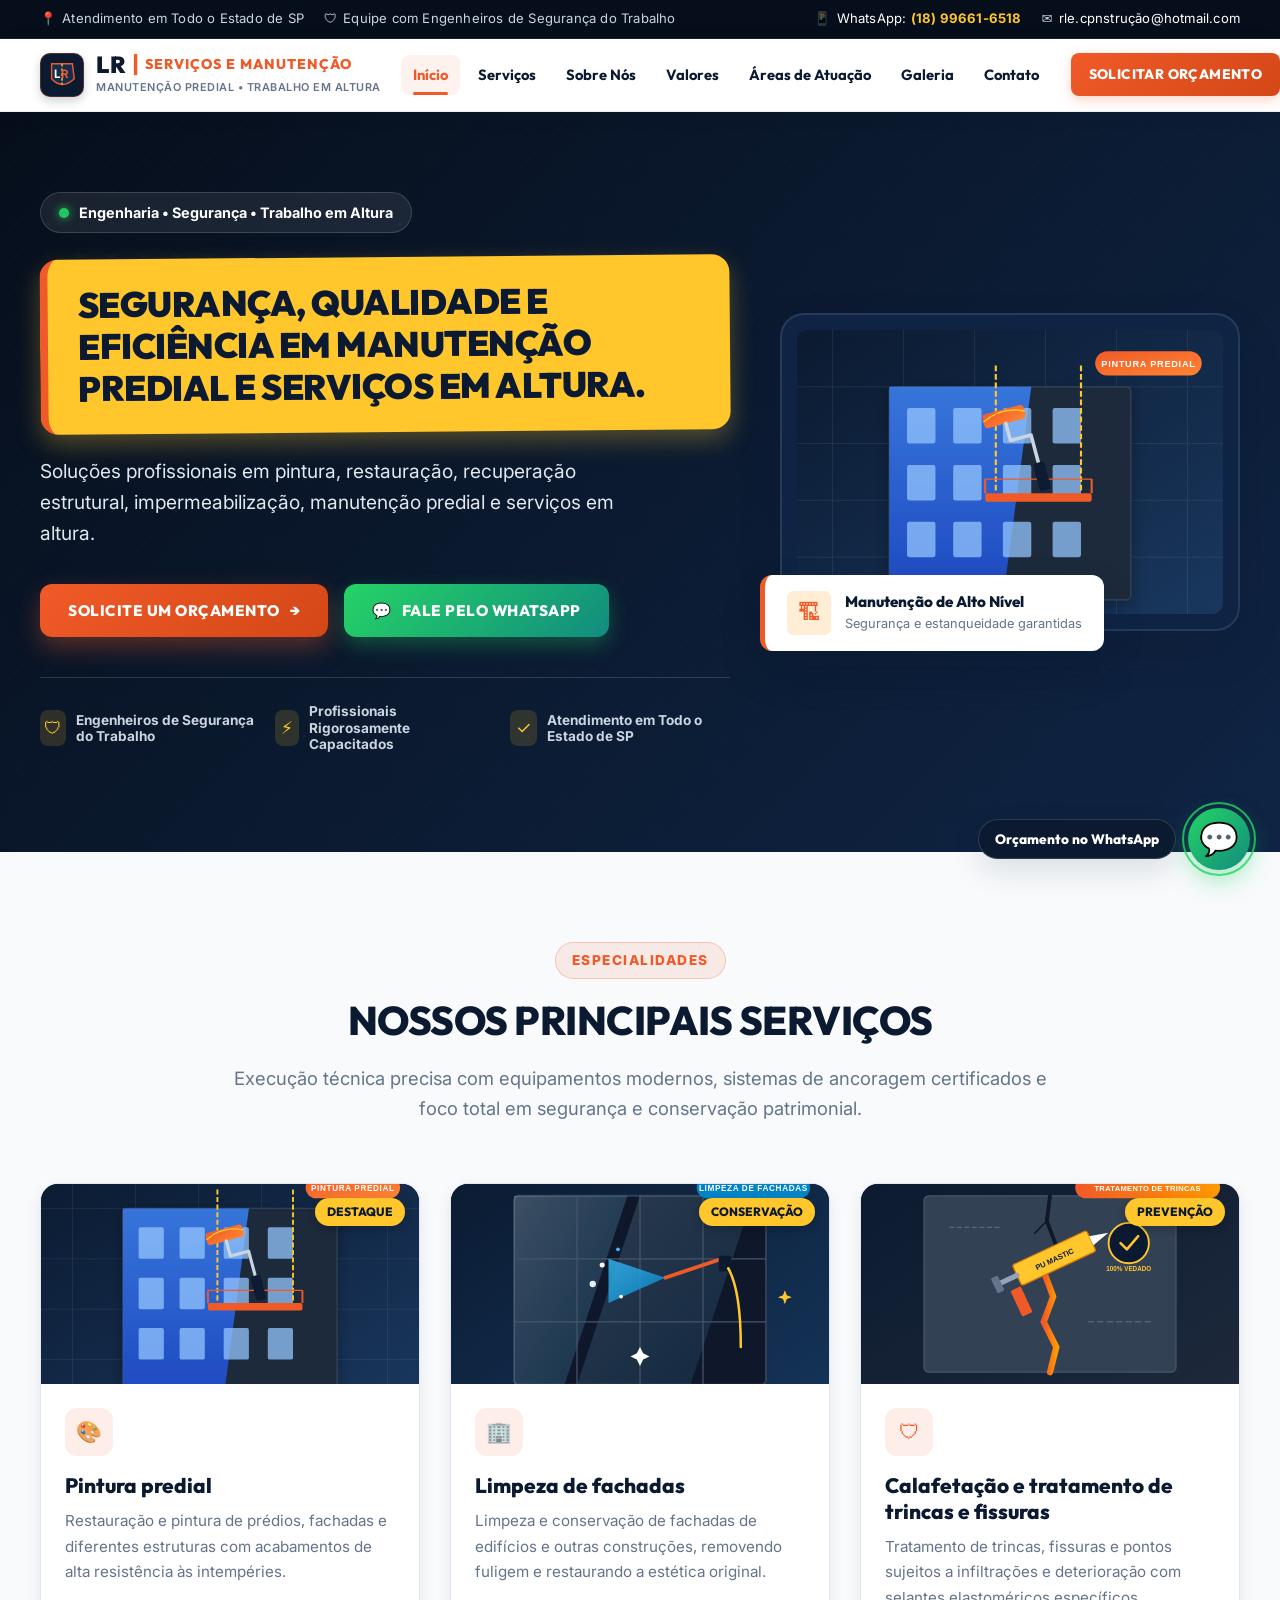
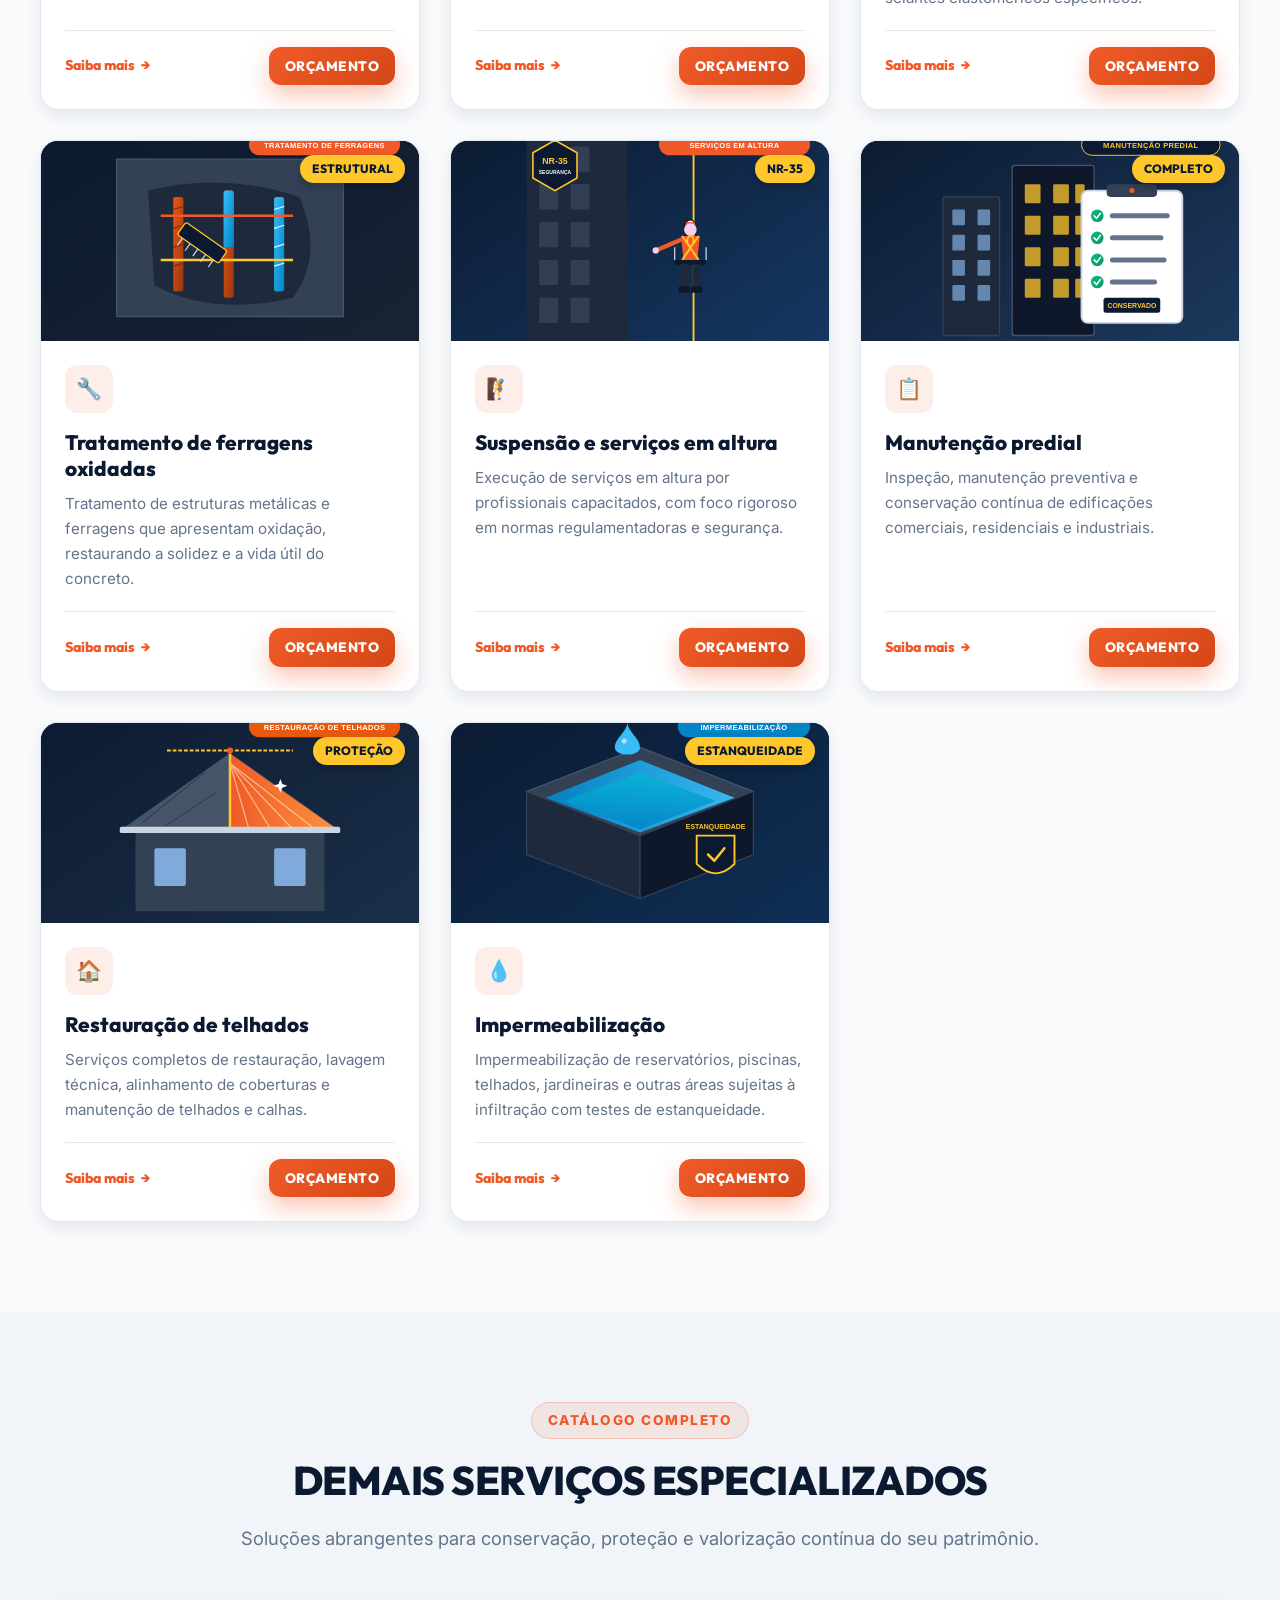
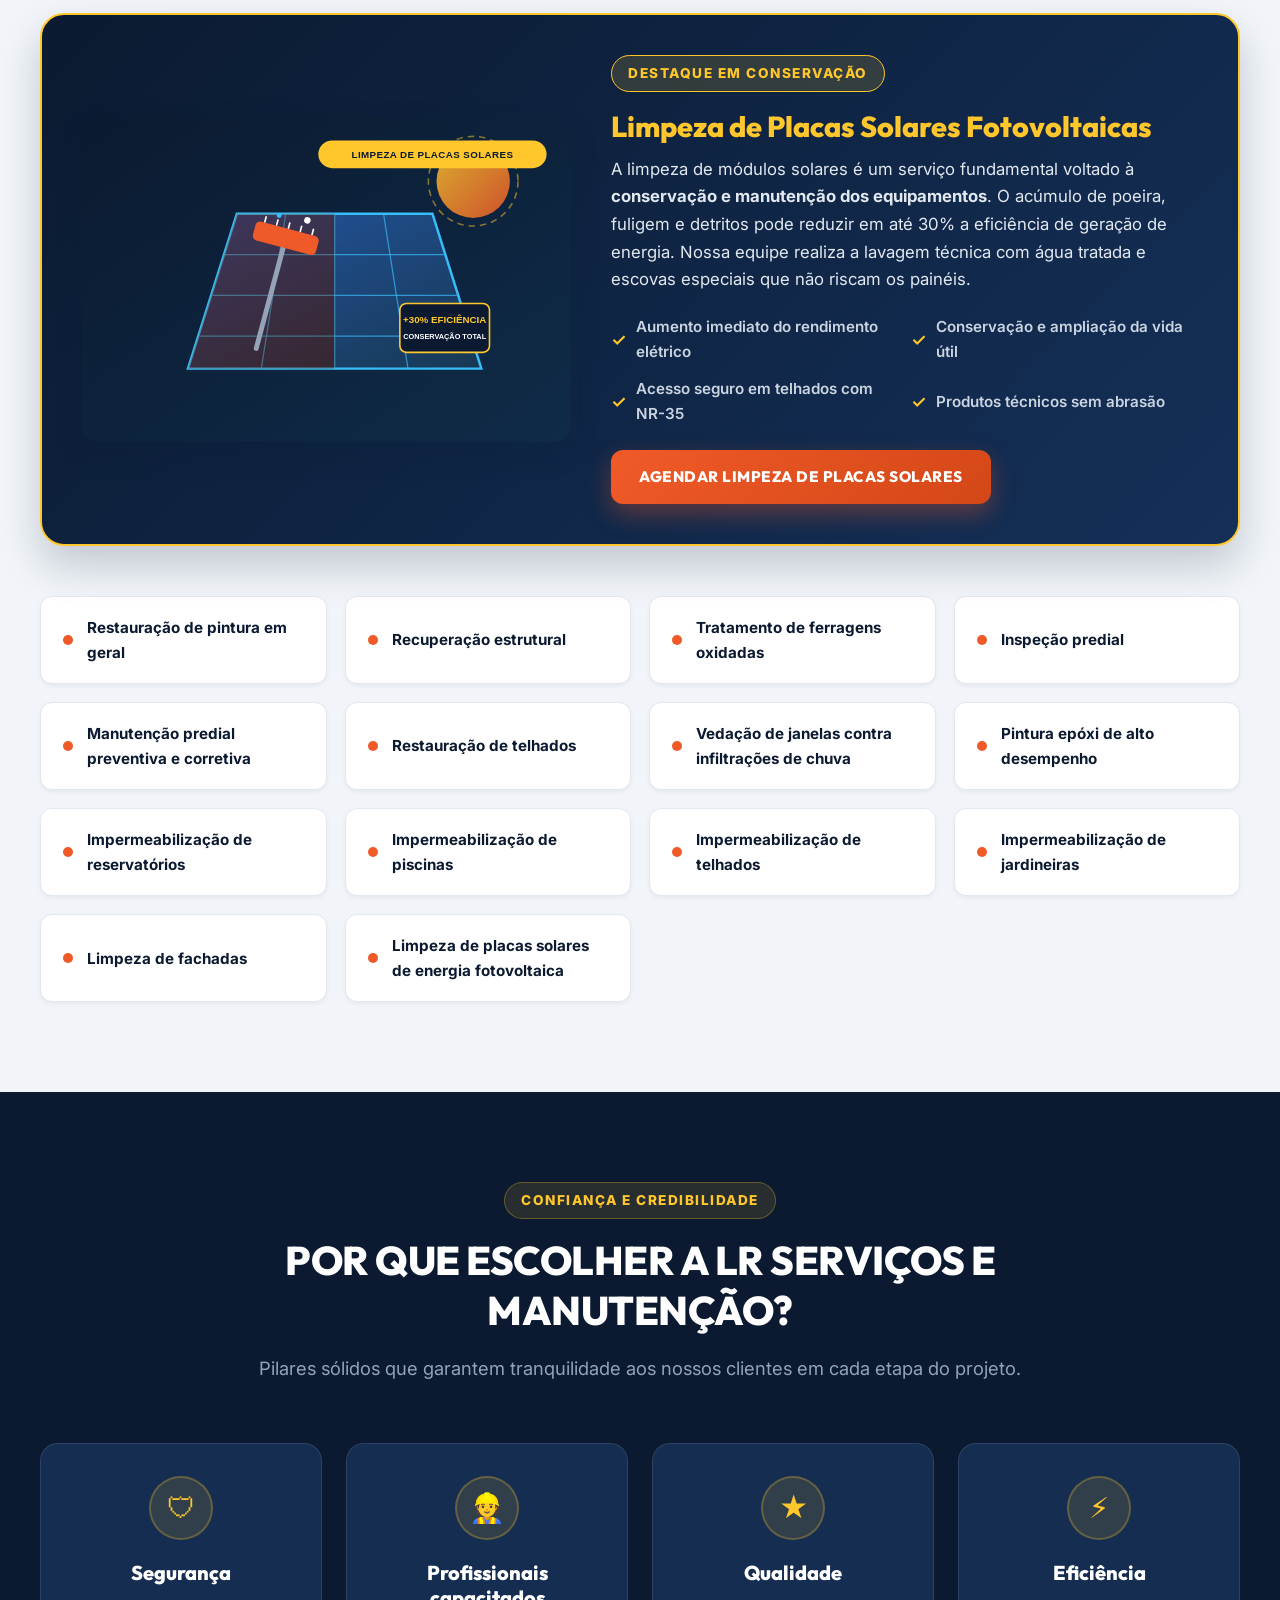
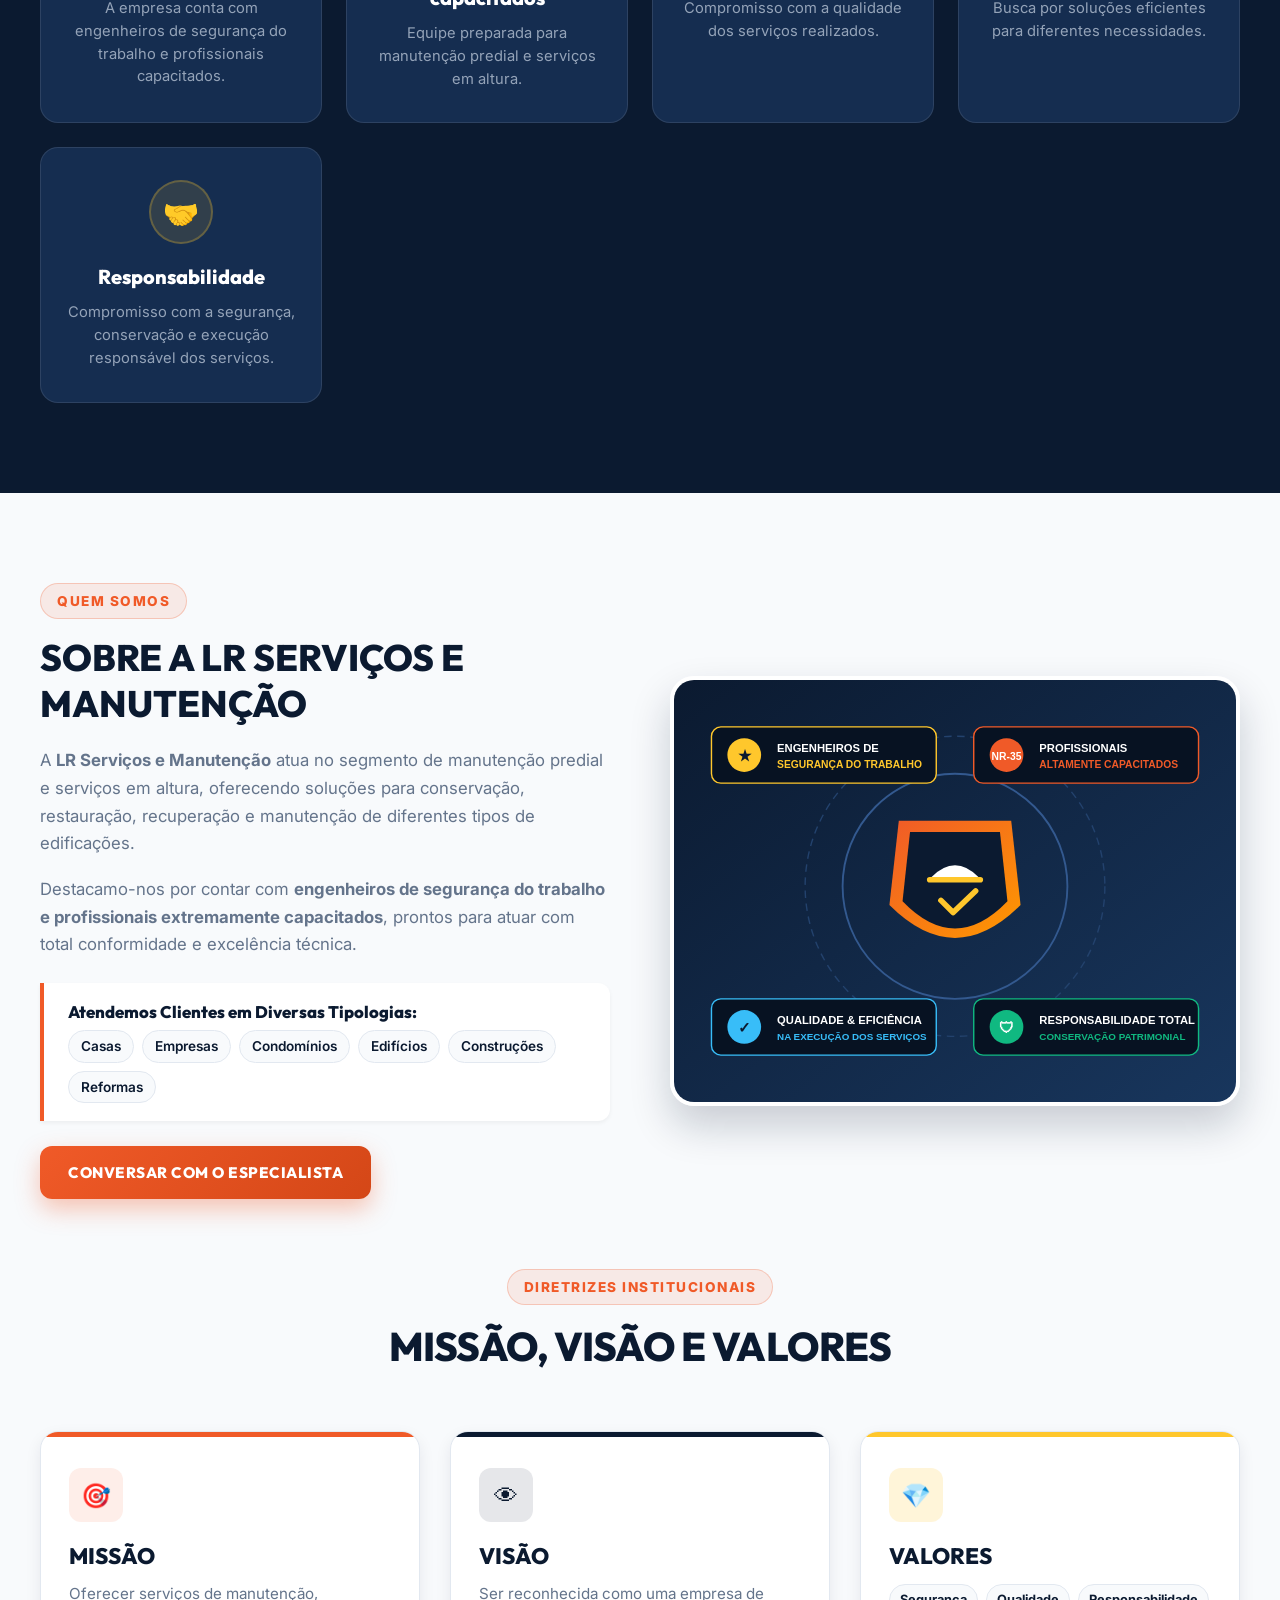
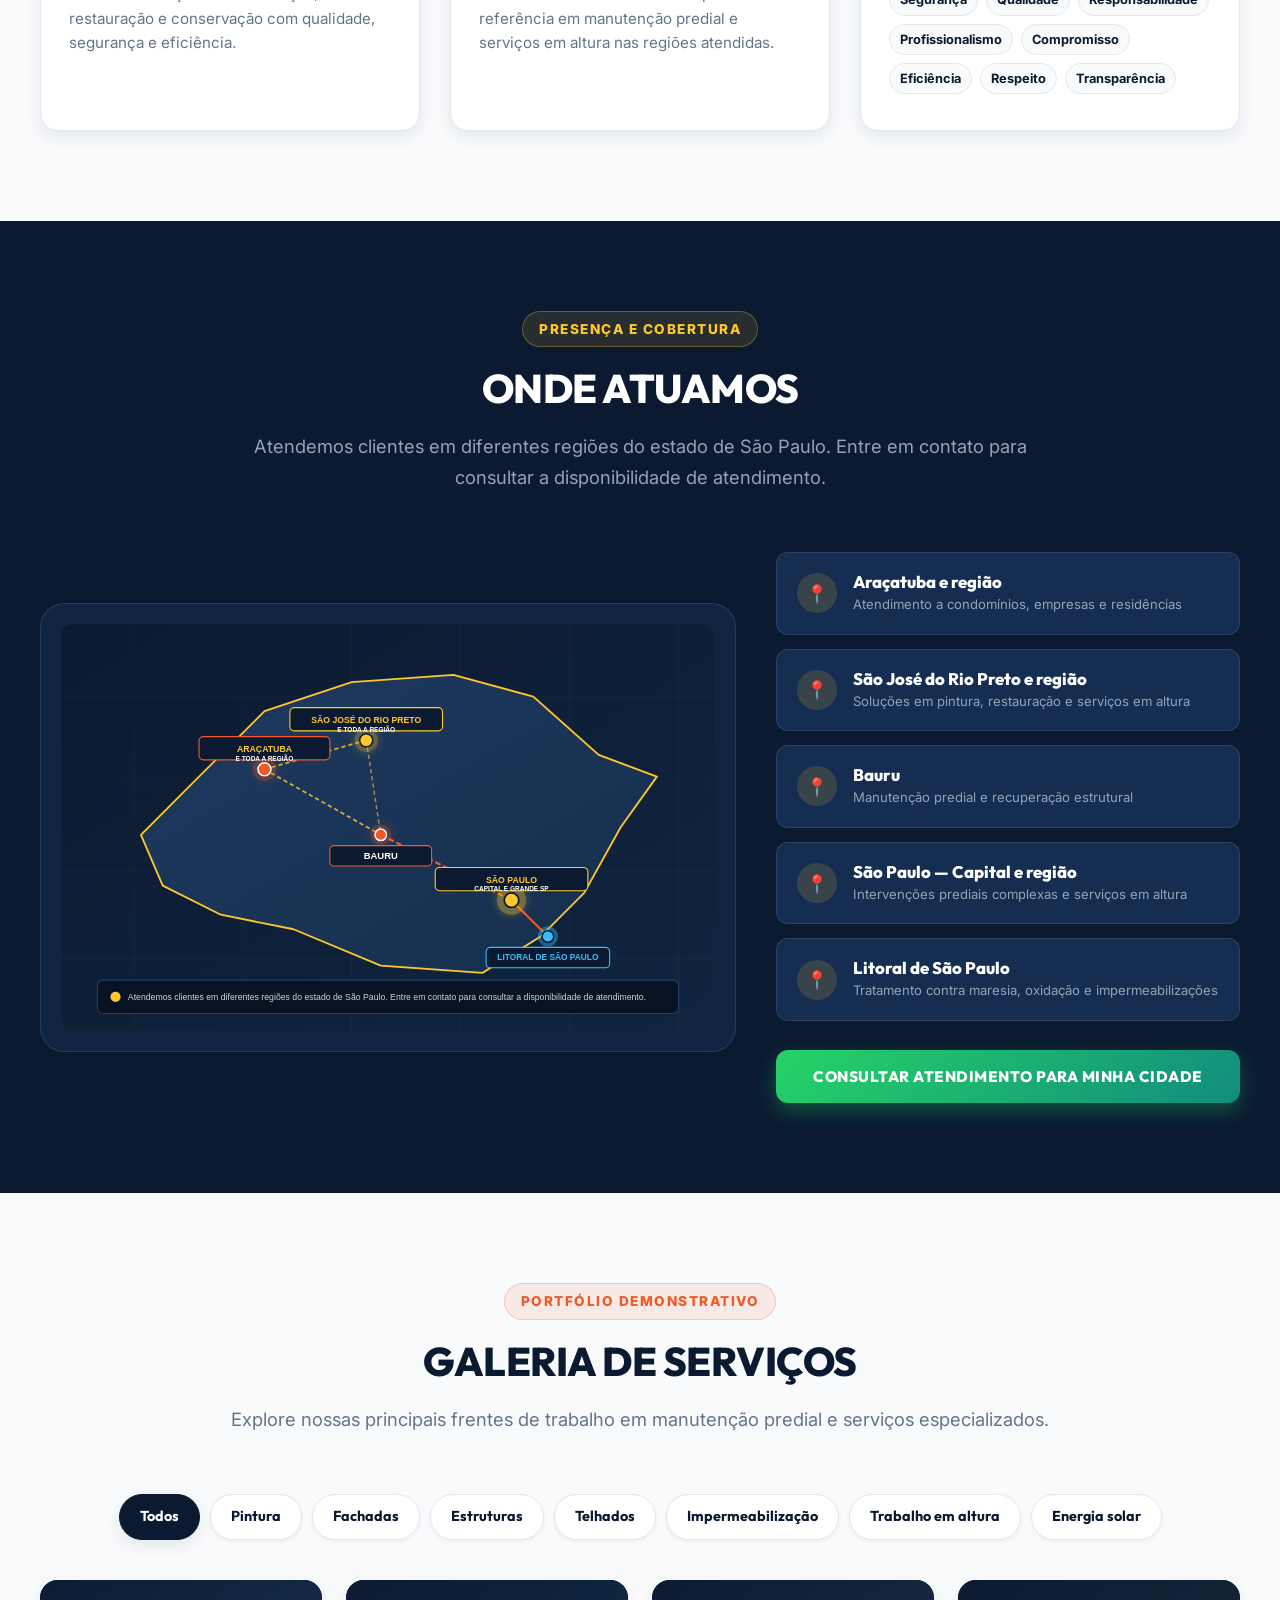
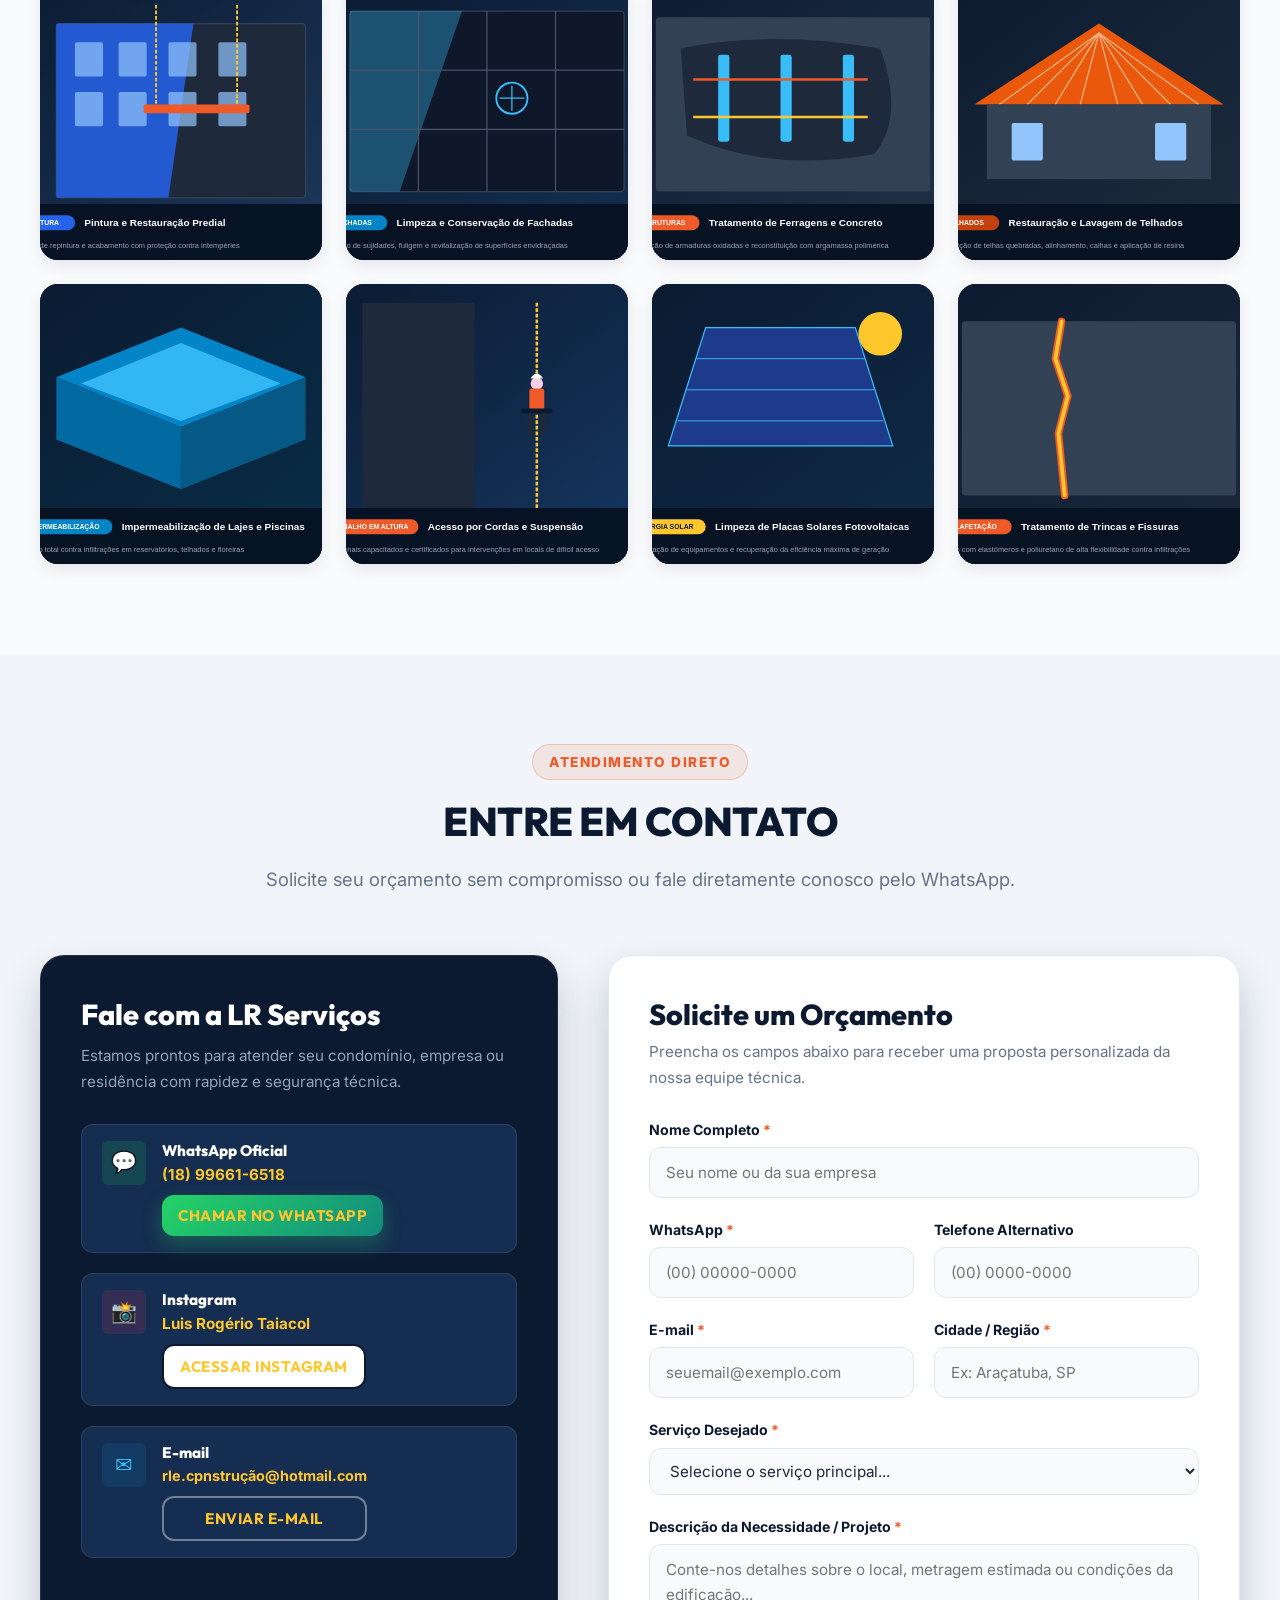
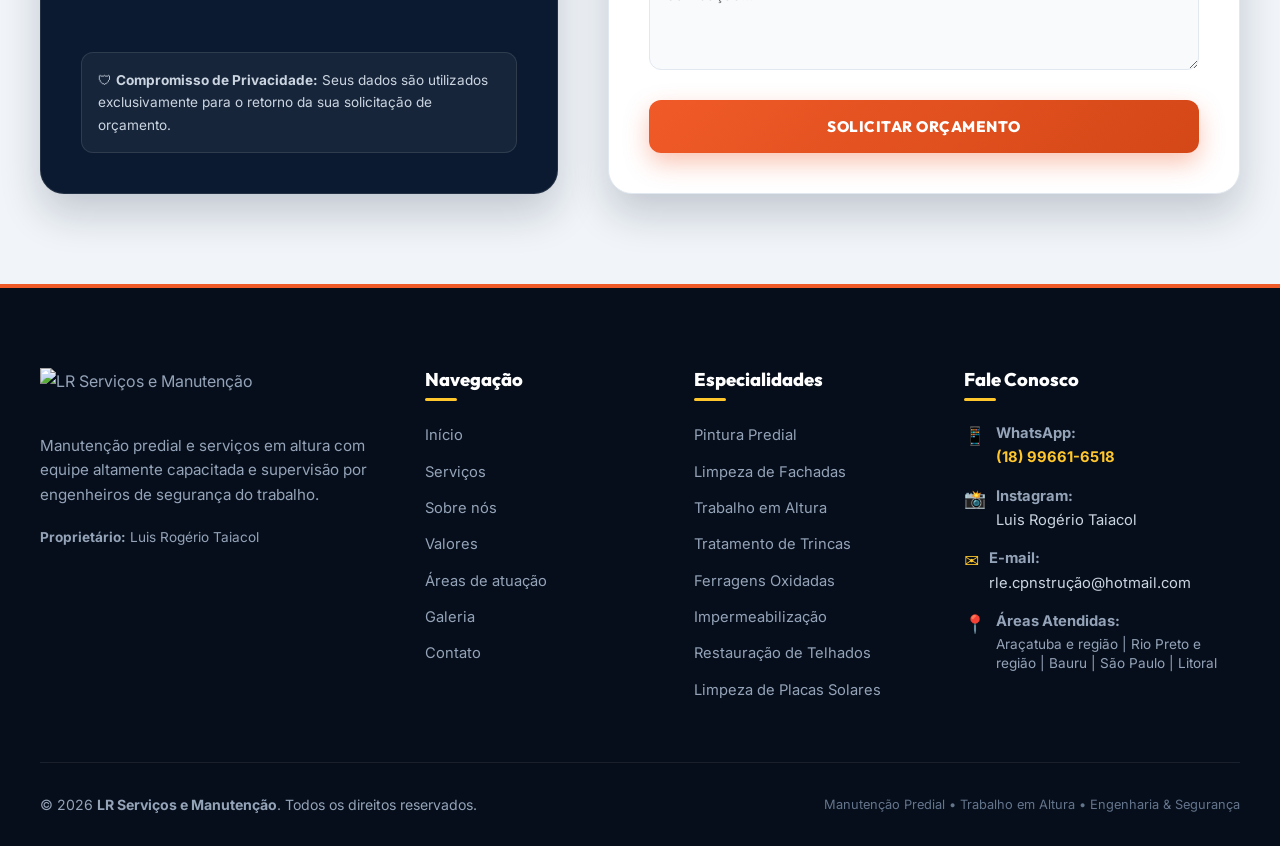
==== index.html @ cf8af3dd "Subindo o site" ====
<!DOCTYPE html>
<html lang="pt-BR">
<head>
  <meta charset="UTF-8">
  <meta name="viewport" content="width=device-width, initial-scale=1.0">
  <meta http-equiv="X-UA-Compatible" content="ie=edge">
  
  <!-- SEO & Metadados -->
  <title>LR Serviços e Manutenção | Manutenção Predial e Serviços em Altura</title>
  <meta name="description" content="Especialista em manutenção predial, trabalho em altura, pintura de fachadas, restauração de telhados e impermeabilização em SP. Engenheiros de segurança e equipe qualificada.">
  <meta name="keywords" content="manutenção predial, serviços em altura, pintura predial, pintura de prédios, limpeza de fachadas, impermeabilização, restauração de telhados, recuperação estrutural, tratamento de ferragens, limpeza de placas solares, manutenção predial em Araçatuba, manutenção predial em São Paulo">
  <meta name="author" content="Luis Rogério Taiacol">
  <meta name="robots" content="index, follow">

  <!-- Open Graph -->
  <meta property="og:type" content="website">
  <meta property="og:title" content="LR Serviços e Manutenção | Manutenção Predial e Serviços em Altura">
  <meta property="og:description" content="Soluções profissionais em pintura, restauração, recuperação estrutural, impermeabilização, manutenção predial e serviços em altura.">
  <meta property="og:image" content="img/servicos/pintura-predial.svg">
  <meta property="og:locale" content="pt_BR">
  <meta property="og:site_name" content="LR Serviços e Manutenção">

  <!-- Favicon -->
  <link rel="icon" type="image/svg+xml" href="img/logo/favicon.svg">

  <!-- Google Fonts -->
  <link rel="preconnect" href="https://fonts.googleapis.com">
  <link rel="preconnect" href="https://fonts.gstatic.com" crossorigin>
  <link href="https://fonts.googleapis.com/css2?family=Inter:wght@400;500;600;700&family=Outfit:wght@600;700;800;900&family=Plus+Jakarta+Sans:wght@600;700;800;900&display=swap" rel="stylesheet">

  <!-- Estilos CSS -->
  <link rel="stylesheet" href="css/style.css">

  <!-- Schema.org Dados Estruturados -->
  <script type="application/ld+json">
  {
    "@context": "https://schema.org",
    "@type": "HomeAndConstructionBusiness",
    "name": "LR Serviços e Manutenção",
    "founder": {
      "@type": "Person",
      "name": "Luis Rogério Taiacol"
    },
    "description": "Especialista em manutenção predial e serviços em altura em SP.",
    "telephone": "+5518996616518",
    "email": "rle.cpnstrução@hotmail.com",
    "areaServed": [
      "Araçatuba e região",
      "São José do Rio Preto e região",
      "Bauru",
      "São Paulo",
      "Litoral de São Paulo"
    ]
  }
  </script>
</head>
<body>

  <!-- Top Bar -->
  <div class="top-bar">
    <div class="container">
      <div class="top-bar-items">
        <div class="top-bar-item">
          <span>📍</span>
          <span>Atendimento em Todo o Estado de SP</span>
        </div>
        <div class="top-bar-item">
          <span>🛡</span>
          <span>Equipe com Engenheiros de Segurança do Trabalho</span>
        </div>
      </div>
      <div class="top-bar-items">
        <div class="top-bar-item">
          <span>📱</span>
          <a href="https://wa.me/5518996616518" target="_blank" rel="noopener noreferrer">
            WhatsApp: <strong>(18) 99661-6518</strong>
          </a>
        </div>
        <div class="top-bar-item">
          <span>✉</span>
          <a href="mailto:rle.cpnstrução@hotmail.com">rle.cpnstrução@hotmail.com</a>
        </div>
      </div>
    </div>
  </div>

  <!-- Cabeçalho Principal e Navegação -->
  <header class="site-header">
    <div class="container">
      <nav class="navbar" aria-label="Navegação Principal">
        <!-- Logo Vetorial Organizada -->
        <a href="#inicio" class="brand-logo" title="LR Serviços e Manutenção">
          <div class="brand-icon-badge">
            <svg viewBox="0 0 36 36" fill="none" xmlns="http://www.w3.org/2000/svg">
              <rect width="36" height="36" rx="8" fill="#0b1a30"/>
              <path d="M7 6L29 6L31 22Q18 34 7 22Z" fill="#142c4f" stroke="#f05a28" stroke-width="1.5"/>
              <line x1="18" y1="6" x2="18" y2="28" stroke="#ffc72c" stroke-width="1.5" stroke-dasharray="3 2"/>
              <text x="10" y="21" font-family="'Plus Jakarta Sans', Arial, sans-serif" font-weight="900" font-size="12" fill="#ffffff">L</text>
              <text x="17" y="21" font-family="'Plus Jakarta Sans', Arial, sans-serif" font-weight="900" font-size="12" fill="#f05a28">R</text>
            </svg>
          </div>
          <div class="brand-text-group">
            <div class="brand-name">
              <span class="brand-name-lr">LR</span>
              <span class="brand-name-sep">|</span>
              <span class="brand-name-sub">SERVIÇOS E MANUTENÇÃO</span>
            </div>
            <span class="brand-tagline">Manutenção Predial &bull; Trabalho em Altura</span>
          </div>
        </a>

        <!-- Menu de Navegação Limpo e Organizado -->
        <ul class="nav-menu" id="navMenu">
          <li><a href="#inicio" class="nav-link">Início</a></li>
          <li><a href="#servicos" class="nav-link">Serviços</a></li>
          <li><a href="#sobre" class="nav-link">Sobre Nós</a></li>
          <li><a href="#valores" class="nav-link">Valores</a></li>
          <li><a href="#atuacao" class="nav-link">Áreas de Atuação</a></li>
          <li><a href="#galeria" class="nav-link">Galeria</a></li>
          <li><a href="#contato" class="nav-link">Contato</a></li>
        </ul>

        <!-- Botões de Ação do Header -->
        <div class="nav-actions">
          <a href="#contato" class="btn btn-primary btn-header-cta">
            Solicitar Orçamento
          </a>

          <!-- Botão Mobile Hamburguer -->
          <button class="mobile-toggle" id="mobileToggle" aria-label="Abrir Menu" aria-expanded="false">
            <span></span>
            <span></span>
            <span></span>
          </button>
        </div>
      </nav>
    </div>
  </header>

  <!-- =========================================================================
       1. HERO SECTION & FAIXA AMARELA PRINCIPAL
       ========================================================================= -->
  <section class="hero-section" id="inicio">
    <div class="hero-overlay-grid"></div>
    <div class="container hero-content">
      <div class="hero-grid">
        <!-- Coluna de Texto e Chamadas -->
        <div>
          <div class="hero-badge">
            <span class="hero-badge-dot"></span>
            <span>Engenharia &bull; Segurança &bull; Trabalho em Altura</span>
          </div>

          <!-- REGRA OBRIGATÓRIA: FUNDO AMARELO + TEXTO AZUL ESCURO -->
          <div class="hero-headline-box">
            <h1>Segurança, qualidade e eficiência em manutenção predial e serviços em altura.</h1>
          </div>

          <p class="hero-subtitle-text">
            Soluções profissionais em pintura, restauração, recuperação estrutural, impermeabilização, manutenção predial e serviços em altura.
          </p>

          <!-- Botões de Ação Principais -->
          <div class="hero-buttons">
            <a href="#contato" class="btn btn-primary">
              <span>SOLICITE UM ORÇAMENTO</span>
              <span>&rarr;</span>
            </a>
            <a href="https://wa.me/5518996616518" class="btn btn-whatsapp" target="_blank" rel="noopener noreferrer">
              <span>💬</span>
              <span>FALE PELO WHATSAPP</span>
            </a>
          </div>

          <!-- Pilares de Confiança no Hero -->
          <div class="hero-pillars">
            <div class="hero-pillar-item">
              <div class="hero-pillar-icon">🛡</div>
              <div class="hero-pillar-text">Engenheiros de Segurança do Trabalho</div>
            </div>
            <div class="hero-pillar-item">
              <div class="hero-pillar-icon">⚡</div>
              <div class="hero-pillar-text">Profissionais Rigorosamente Capacitados</div>
            </div>
            <div class="hero-pillar-item">
              <div class="hero-pillar-icon">✓</div>
              <div class="hero-pillar-text">Atendimento em Todo o Estado de SP</div>
            </div>
          </div>
        </div>

        <!-- Coluna Visual / Imagem de Destaque -->
        <div class="hero-image-wrapper">
          <div class="hero-image-card">
            <img src="img/servicos/pintura-predial.svg" alt="Serviços de Pintura e Manutenção Predial em Altura - LR Serviços">
          </div>
          <div class="hero-floating-badge">
            <div class="hero-floating-badge-icon">🏗</div>
            <div>
              <h4>Manutenção de Alto Nível</h4>
              <p>Segurança e estanqueidade garantidas</p>
            </div>
          </div>
        </div>
      </div>
    </div>
  </section>

  <!-- =========================================================================
       2. NOSSOS PRINCIPAIS SERVIÇOS
       ========================================================================= -->
  <section class="section" id="servicos">
    <div class="container">
      <div class="section-header">
        <span class="badge-tag">Especialidades</span>
        <h2 class="section-title">NOSSOS PRINCIPAIS SERVIÇOS</h2>
        <p class="section-subtitle">
          Execução técnica precisa com equipamentos modernos, sistemas de ancoragem certificados e foco total em segurança e conservação patrimonial.
        </p>
      </div>

      <div class="services-grid">
        <!-- 1. Pintura Predial -->
        <div class="service-card">
          <div class="service-card-image">
            <img src="img/servicos/pintura-predial.svg" alt="Pintura Predial e Restauração de Fachadas">
            <span class="service-card-tag">Destaque</span>
          </div>
          <div class="service-card-body">
            <div class="service-card-icon">🎨</div>
            <h3 class="service-card-title">Pintura predial</h3>
            <p class="service-card-desc">
              Restauração e pintura de prédios, fachadas e diferentes estruturas com acabamentos de alta resistência às intempéries.
            </p>
            <div class="service-card-footer">
              <button class="btn-card-details" data-service="pintura_predial">
                Saiba mais <span>&rarr;</span>
              </button>
              <a href="#contato" class="btn btn-primary btn-sm">Orçamento</a>
            </div>
          </div>
        </div>

        <!-- 2. Limpeza de Fachadas -->
        <div class="service-card">
          <div class="service-card-image">
            <img src="img/servicos/limpeza-fachadas.svg" alt="Limpeza e Conservação de Fachadas">
            <span class="service-card-tag">Conservação</span>
          </div>
          <div class="service-card-body">
            <div class="service-card-icon">🏢</div>
            <h3 class="service-card-title">Limpeza de fachadas</h3>
            <p class="service-card-desc">
              Limpeza e conservação de fachadas de edifícios e outras construções, removendo fuligem e restaurando a estética original.
            </p>
            <div class="service-card-footer">
              <button class="btn-card-details" data-service="limpeza_fachadas">
                Saiba mais <span>&rarr;</span>
              </button>
              <a href="#contato" class="btn btn-primary btn-sm">Orçamento</a>
            </div>
          </div>
        </div>

        <!-- 3. Calafetação e Tratamento de Trincas -->
        <div class="service-card">
          <div class="service-card-image">
            <img src="img/servicos/calafetacao-trincas.svg" alt="Calafetação e Tratamento de Trincas e Fissuras">
            <span class="service-card-tag">Prevenção</span>
          </div>
          <div class="service-card-body">
            <div class="service-card-icon">🛡</div>
            <h3 class="service-card-title">Calafetação e tratamento de trincas e fissuras</h3>
            <p class="service-card-desc">
              Tratamento de trincas, fissuras e pontos sujeitos a infiltrações e deterioração com selantes elastoméricos específicos.
            </p>
            <div class="service-card-footer">
              <button class="btn-card-details" data-service="calafetacao_trincas">
                Saiba mais <span>&rarr;</span>
              </button>
              <a href="#contato" class="btn btn-primary btn-sm">Orçamento</a>
            </div>
          </div>
        </div>

        <!-- 4. Tratamento de Ferragens Oxidadas -->
        <div class="service-card">
          <div class="service-card-image">
            <img src="img/servicos/ferragens-oxidadas.svg" alt="Tratamento de Ferragens Oxidadas">
            <span class="service-card-tag">Estrutural</span>
          </div>
          <div class="service-card-body">
            <div class="service-card-icon">🔧</div>
            <h3 class="service-card-title">Tratamento de ferragens oxidadas</h3>
            <p class="service-card-desc">
              Tratamento de estruturas metálicas e ferragens que apresentam oxidação, restaurando a solidez e a vida útil do concreto.
            </p>
            <div class="service-card-footer">
              <button class="btn-card-details" data-service="ferragens_oxidadas">
                Saiba mais <span>&rarr;</span>
              </button>
              <a href="#contato" class="btn btn-primary btn-sm">Orçamento</a>
            </div>
          </div>
        </div>

        <!-- 5. Suspensão e Serviços em Altura -->
        <div class="service-card">
          <div class="service-card-image">
            <img src="img/servicos/trabalho-altura.svg" alt="Suspensão e Serviços em Altura">
            <span class="service-card-tag">NR-35</span>
          </div>
          <div class="service-card-body">
            <div class="service-card-icon">🧗</div>
            <h3 class="service-card-title">Suspensão e serviços em altura</h3>
            <p class="service-card-desc">
              Execução de serviços em altura por profissionais capacitados, com foco rigoroso em normas regulamentadoras e segurança.
            </p>
            <div class="service-card-footer">
              <button class="btn-card-details" data-service="servicos_altura">
                Saiba mais <span>&rarr;</span>
              </button>
              <a href="#contato" class="btn btn-primary btn-sm">Orçamento</a>
            </div>
          </div>
        </div>

        <!-- 6. Manutenção Predial -->
        <div class="service-card">
          <div class="service-card-image">
            <img src="img/servicos/manutencao-predial.svg" alt="Manutenção Predial Preventiva e Corretiva">
            <span class="service-card-tag">Completo</span>
          </div>
          <div class="service-card-body">
            <div class="service-card-icon">📋</div>
            <h3 class="service-card-title">Manutenção predial</h3>
            <p class="service-card-desc">
              Inspeção, manutenção preventiva e conservação contínua de edificações comerciais, residenciais e industriais.
            </p>
            <div class="service-card-footer">
              <button class="btn-card-details" data-service="manutencao_predial">
                Saiba mais <span>&rarr;</span>
              </button>
              <a href="#contato" class="btn btn-primary btn-sm">Orçamento</a>
            </div>
          </div>
        </div>

        <!-- 7. Restauração de Telhados -->
        <div class="service-card">
          <div class="service-card-image">
            <img src="img/servicos/restauracao-telhados.svg" alt="Restauração de Telhados">
            <span class="service-card-tag">Proteção</span>
          </div>
          <div class="service-card-body">
            <div class="service-card-icon">🏠</div>
            <h3 class="service-card-title">Restauração de telhados</h3>
            <p class="service-card-desc">
              Serviços completos de restauração, lavagem técnica, alinhamento de coberturas e manutenção de telhados e calhas.
            </p>
            <div class="service-card-footer">
              <button class="btn-card-details" data-service="restauracao_telhados">
                Saiba mais <span>&rarr;</span>
              </button>
              <a href="#contato" class="btn btn-primary btn-sm">Orçamento</a>
            </div>
          </div>
        </div>

        <!-- 8. Impermeabilização -->
        <div class="service-card">
          <div class="service-card-image">
            <img src="img/servicos/impermeabilizacao.svg" alt="Impermeabilização de Lajes, Reservatórios e Piscinas">
            <span class="service-card-tag">Estanqueidade</span>
          </div>
          <div class="service-card-body">
            <div class="service-card-icon">💧</div>
            <h3 class="service-card-title">Impermeabilização</h3>
            <p class="service-card-desc">
              Impermeabilização de reservatórios, piscinas, telhados, jardineiras e outras áreas sujeitas à infiltração com testes de estanqueidade.
            </p>
            <div class="service-card-footer">
              <button class="btn-card-details" data-service="impermeabilizacao">
                Saiba mais <span>&rarr;</span>
              </button>
              <a href="#contato" class="btn btn-primary btn-sm">Orçamento</a>
            </div>
          </div>
        </div>
      </div>
    </div>
  </section>

  <!-- =========================================================================
       3. DEMAIS SERVIÇOS & DESTAQUE PLACAS SOLARES
       ========================================================================= -->
  <section class="section" style="background-color: #f1f5f9;" id="placas-solares">
    <div class="container">
      <div class="section-header">
        <span class="badge-tag">Catálogo Completo</span>
        <h2 class="section-title">DEMAIS SERVIÇOS ESPECIALIZADOS</h2>
        <p class="section-subtitle">
          Soluções abrangentes para conservação, proteção e valorização contínua do seu patrimônio.
        </p>
      </div>

      <!-- DESTAQUE ESPECIAL: LIMPEZA DE PLACAS SOLARES FOTOVOLTAICAS -->
      <div class="solar-featured-banner">
        <div class="solar-banner-image">
          <img src="img/servicos/placas-solares.svg" alt="Limpeza de Placas Solares Fotovoltaicas - LR Serviços">
        </div>
        <div class="solar-banner-content">
          <div class="badge-tag" style="background: rgba(255,199,44,0.15); color: var(--color-yellow-400); border-color: var(--color-yellow-400);">
            Destaque em Conservação
          </div>
          <h3>Limpeza de Placas Solares Fotovoltaicas</h3>
          <p>
            A limpeza de módulos solares é um serviço fundamental voltado à <strong>conservação e manutenção dos equipamentos</strong>. O acúmulo de poeira, fuligem e detritos pode reduzir em até 30% a eficiência de geração de energia. Nossa equipe realiza a lavagem técnica com água tratada e escovas especiais que não riscam os painéis.
          </p>
          <div class="solar-highlights-list">
            <div class="solar-highlight-item">
              <span>✓</span> Aumento imediato do rendimento elétrico
            </div>
            <div class="solar-highlight-item">
              <span>✓</span> Conservação e ampliação da vida útil
            </div>
            <div class="solar-highlight-item">
              <span>✓</span> Acesso seguro em telhados com NR-35
            </div>
            <div class="solar-highlight-item">
              <span>✓</span> Produtos técnicos sem abrasão
            </div>
          </div>
          <a href="https://wa.me/5518996616518" target="_blank" class="btn btn-primary">
            Agendar Limpeza de Placas Solares
          </a>
        </div>
      </div>

      <!-- Grade dos Demais Serviços -->
      <div class="other-services-grid">
        <div class="other-service-item"><span class="other-service-dot"></span><span class="other-service-name">Restauração de pintura em geral</span></div>
        <div class="other-service-item"><span class="other-service-dot"></span><span class="other-service-name">Recuperação estrutural</span></div>
        <div class="other-service-item"><span class="other-service-dot"></span><span class="other-service-name">Tratamento de ferragens oxidadas</span></div>
        <div class="other-service-item"><span class="other-service-dot"></span><span class="other-service-name">Inspeção predial</span></div>
        <div class="other-service-item"><span class="other-service-dot"></span><span class="other-service-name">Manutenção predial preventiva e corretiva</span></div>
        <div class="other-service-item"><span class="other-service-dot"></span><span class="other-service-name">Restauração de telhados</span></div>
        <div class="other-service-item"><span class="other-service-dot"></span><span class="other-service-name">Vedação de janelas contra infiltrações de chuva</span></div>
        <div class="other-service-item"><span class="other-service-dot"></span><span class="other-service-name">Pintura epóxi de alto desempenho</span></div>
        <div class="other-service-item"><span class="other-service-dot"></span><span class="other-service-name">Impermeabilização de reservatórios</span></div>
        <div class="other-service-item"><span class="other-service-dot"></span><span class="other-service-name">Impermeabilização de piscinas</span></div>
        <div class="other-service-item"><span class="other-service-dot"></span><span class="other-service-name">Impermeabilização de telhados</span></div>
        <div class="other-service-item"><span class="other-service-dot"></span><span class="other-service-name">Impermeabilização de jardineiras</span></div>
        <div class="other-service-item"><span class="other-service-dot"></span><span class="other-service-name">Limpeza de fachadas</span></div>
        <div class="other-service-item"><span class="other-service-dot"></span><span class="other-service-name">Limpeza de placas solares de energia fotovoltaica</span></div>
      </div>
    </div>
  </section>

  <!-- =========================================================================
       4. POR QUE ESCOLHER A LR SERVIÇOS E MANUTENÇÃO?
       ========================================================================= -->
  <section class="section section-dark">
    <div class="container">
      <div class="section-header">
        <span class="badge-tag">Confiança e Credibilidade</span>
        <h2 class="section-title">POR QUE ESCOLHER A LR SERVIÇOS E MANUTENÇÃO?</h2>
        <p class="section-subtitle">
          Pilares sólidos que garantem tranquilidade aos nossos clientes em cada etapa do projeto.
        </p>
      </div>

      <div class="why-grid">
        <div class="why-card">
          <div class="why-card-icon">🛡</div>
          <h4>Segurança</h4>
          <p>A empresa conta com engenheiros de segurança do trabalho e profissionais capacitados.</p>
        </div>
        <div class="why-card">
          <div class="why-card-icon">👷</div>
          <h4>Profissionais capacitados</h4>
          <p>Equipe preparada para manutenção predial e serviços em altura.</p>
        </div>
        <div class="why-card">
          <div class="why-card-icon">★</div>
          <h4>Qualidade</h4>
          <p>Compromisso com a qualidade dos serviços realizados.</p>
        </div>
        <div class="why-card">
          <div class="why-card-icon">⚡</div>
          <h4>Eficiência</h4>
          <p>Busca por soluções eficientes para diferentes necessidades.</p>
        </div>
        <div class="why-card">
          <div class="why-card-icon">🤝</div>
          <h4>Responsabilidade</h4>
          <p>Compromisso com a segurança, conservação e execução responsável dos serviços.</p>
        </div>
      </div>
    </div>
  </section>

  <!-- =========================================================================
       5. SOBRE A EMPRESA
       ========================================================================= -->
  <section class="section" id="sobre">
    <div class="container">
      <div class="about-grid">
        <div class="about-content">
          <span class="badge-tag">Quem Somos</span>
          <h2>SOBRE A LR SERVIÇOS E MANUTENÇÃO</h2>
          <p>
            A <strong>LR Serviços e Manutenção</strong> atua no segmento de manutenção predial e serviços em altura, oferecendo soluções para conservação, restauração, recuperação e manutenção de diferentes tipos de edificações.
          </p>
          <p>
            Destacamo-nos por contar com <strong>engenheiros de segurança do trabalho e profissionais extremamente capacitados</strong>, prontos para atuar com total conformidade e excelência técnica.
          </p>

          <div class="about-audience-box">
            <h4>Atendemos Clientes em Diversas Tipologias:</h4>
            <div class="about-audience-tags">
              <span class="audience-tag">Casas</span>
              <span class="audience-tag">Empresas</span>
              <span class="audience-tag">Condomínios</span>
              <span class="audience-tag">Edifícios</span>
              <span class="audience-tag">Construções</span>
              <span class="audience-tag">Reformas</span>
            </div>
          </div>

          <div style="margin-top: 25px;">
            <a href="https://wa.me/5518996616518" target="_blank" class="btn btn-primary">
              Conversar com o Especialista
            </a>
          </div>
        </div>

        <div class="about-image-wrapper">
          <div class="about-image-card">
            <img src="img/equipe/seguranca-engenharia.svg" alt="Engenharia de Segurança e Equipe Qualificada LR">
          </div>
        </div>
      </div>

      <!-- =====================================================================
           6. MISSÃO, VISÃO E VALORES
           ===================================================================== -->
      <div class="section-header" style="margin-top: 40px;" id="valores">
        <span class="badge-tag">Diretrizes Institucionais</span>
        <h2 class="section-title">MISSÃO, VISÃO E VALORES</h2>
      </div>

      <div class="mvv-grid">
        <div class="mvv-card missao">
          <div class="mvv-icon">🎯</div>
          <h3>MISSÃO</h3>
          <p>
            Oferecer serviços de manutenção, restauração e conservação com qualidade, segurança e eficiência.
          </p>
        </div>

        <div class="mvv-card visao">
          <div class="mvv-icon">👁</div>
          <h3>VISÃO</h3>
          <p>
            Ser reconhecida como uma empresa de referência em manutenção predial e serviços em altura nas regiões atendidas.
          </p>
        </div>

        <div class="mvv-card valores">
          <div class="mvv-icon">💎</div>
          <h3>VALORES</h3>
          <div class="values-list">
            <span class="value-pill">Segurança</span>
            <span class="value-pill">Qualidade</span>
            <span class="value-pill">Responsabilidade</span>
            <span class="value-pill">Profissionalismo</span>
            <span class="value-pill">Compromisso</span>
            <span class="value-pill">Eficiência</span>
            <span class="value-pill">Respeito</span>
            <span class="value-pill">Transparência</span>
          </div>
        </div>
      </div>
    </div>
  </section>

  <!-- =========================================================================
       7. ÁREAS DE ATUAÇÃO COM MAPA DE SP
       ========================================================================= -->
  <section class="section section-dark" id="atuacao">
    <div class="container">
      <div class="section-header">
        <span class="badge-tag">Presença e Cobertura</span>
        <h2 class="section-title">ONDE ATUAMOS</h2>
        <p class="section-subtitle">
          Atendemos clientes em diferentes regiões do estado de São Paulo. Entre em contato para consultar a disponibilidade de atendimento.
        </p>
      </div>

      <div class="locations-layout">
        <div class="map-container">
          <img src="img/mapa/mapa-sp-atuacao.svg" alt="Mapa de Atendimento da LR Serviços e Manutenção no Estado de São Paulo">
        </div>

        <div class="locations-cards">
          <div class="location-item">
            <div class="location-icon">📍</div>
            <div class="location-info">
              <h4>Araçatuba e região</h4>
              <p>Atendimento a condomínios, empresas e residências</p>
            </div>
          </div>

          <div class="location-item">
            <div class="location-icon">📍</div>
            <div class="location-info">
              <h4>São José do Rio Preto e região</h4>
              <p>Soluções em pintura, restauração e serviços em altura</p>
            </div>
          </div>

          <div class="location-item">
            <div class="location-icon">📍</div>
            <div class="location-info">
              <h4>Bauru</h4>
              <p>Manutenção predial e recuperação estrutural</p>
            </div>
          </div>

          <div class="location-item">
            <div class="location-icon">📍</div>
            <div class="location-info">
              <h4>São Paulo — Capital e região</h4>
              <p>Intervenções prediais complexas e serviços em altura</p>
            </div>
          </div>

          <div class="location-item">
            <div class="location-icon">📍</div>
            <div class="location-info">
              <h4>Litoral de São Paulo</h4>
              <p>Tratamento contra maresia, oxidação e impermeabilizações</p>
            </div>
          </div>

          <div style="margin-top: 15px;">
            <a href="https://wa.me/5518996616518" target="_blank" class="btn btn-whatsapp" style="width: 100%;">
              Consultar Atendimento para Minha Cidade
            </a>
          </div>
        </div>
      </div>
    </div>
  </section>

  <!-- =========================================================================
       8. GALERIA INTERATIVA
       ========================================================================= -->
  <section class="section" id="galeria">
    <div class="container">
      <div class="section-header">
        <span class="badge-tag">Portfólio Demonstrativo</span>
        <h2 class="section-title">GALERIA DE SERVIÇOS</h2>
        <p class="section-subtitle">
          Explore nossas principais frentes de trabalho em manutenção predial e serviços especializados.
        </p>
      </div>

      <div class="gallery-filters" role="tablist">
        <button class="filter-btn active" data-filter="all">Todos</button>
        <button class="filter-btn" data-filter="pintura">Pintura</button>
        <button class="filter-btn" data-filter="fachadas">Fachadas</button>
        <button class="filter-btn" data-filter="estruturas">Estruturas</button>
        <button class="filter-btn" data-filter="telhados">Telhados</button>
        <button class="filter-btn" data-filter="impermeabilizacao">Impermeabilização</button>
        <button class="filter-btn" data-filter="altura">Trabalho em altura</button>
        <button class="filter-btn" data-filter="solar">Energia solar</button>
      </div>

      <div class="gallery-grid" id="galleryGrid">
        <div class="gallery-item" data-category="pintura" data-title="Pintura e Restauração Predial" data-desc="Pintura técnica de fachadas com resinas elásticas e alta proteção UV.">
          <img src="img/galeria/galeria-pintura-1.svg" alt="Serviço de Pintura Predial e Restauração de Fachadas">
          <div class="gallery-overlay">
            <span>Pintura</span>
            <h4>Pintura e Restauração Predial</h4>
          </div>
        </div>

        <div class="gallery-item" data-category="fachadas" data-title="Limpeza de Fachadas de Edifícios" data-desc="Lavagem e descontaminação de peles de vidro e pastilhas.">
          <img src="img/galeria/galeria-fachadas-1.svg" alt="Limpeza e Conservação de Fachadas">
          <div class="gallery-overlay">
            <span>Fachadas</span>
            <h4>Limpeza de Fachadas</h4>
          </div>
        </div>

        <div class="gallery-item" data-category="estruturas" data-title="Tratamento de Ferragens Oxidadas" data-desc="Passivação de armaduras de aço e recomposição com argamassa polimérica.">
          <img src="img/galeria/galeria-estruturas-1.svg" alt="Recuperação Estrutural e Tratamento de Ferragens">
          <div class="gallery-overlay">
            <span>Estruturas</span>
            <h4>Tratamento de Ferragens</h4>
          </div>
        </div>

        <div class="gallery-item" data-category="telhados" data-title="Restauração e Manutenção de Telhados" data-desc="Revisão completa de coberturas, calhas, rufos e resina hidrofugante.">
          <img src="img/galeria/galeria-telhados-1.svg" alt="Restauração e Lavagem de Telhados">
          <div class="gallery-overlay">
            <span>Telhados</span>
            <h4>Restauração de Telhados</h4>
          </div>
        </div>

        <div class="gallery-item" data-category="impermeabilizacao" data-title="Impermeabilização de Lajes e Reservatórios" data-desc="Aplicação de mantas e membranas líquidas com testes de estanqueidade.">
          <img src="img/galeria/galeria-impermeabilizacao-1.svg" alt="Impermeabilização de Lajes e Piscinas">
          <div class="gallery-overlay">
            <span>Impermeabilização</span>
            <h4>Impermeabilização</h4>
          </div>
        </div>

        <div class="gallery-item" data-category="altura" data-title="Suspensão e Serviços em Altura NR-35" data-desc="Acesso por cordas com ancoragem e equipamentos certificados.">
          <img src="img/galeria/galeria-altura-1.svg" alt="Acesso por Cordas e Suspensão em Altura NR-35">
          <div class="gallery-overlay">
            <span>Trabalho em Altura</span>
            <h4>Suspensão e Serviços em Altura</h4>
          </div>
        </div>

        <div class="gallery-item" data-category="solar" data-title="Limpeza de Placas Solares Fotovoltaicas" data-desc="Conservação de equipamentos e recuperação da eficiência energética máxima.">
          <img src="img/galeria/galeria-solar-1.svg" alt="Limpeza Técnica de Placas Solares Fotovoltaicas">
          <div class="gallery-overlay">
            <span>Energia Solar</span>
            <h4>Limpeza de Placas Solares</h4>
          </div>
        </div>

        <div class="gallery-item" data-category="fachadas" data-title="Tratamento de Trincas e Fissuras" data-desc="Vedação técnica com poliuretano para impedir infiltrações na alvenaria.">
          <img src="img/galeria/galeria-calafetacao-1.svg" alt="Calafetação e Vedação de Trincas">
          <div class="gallery-overlay">
            <span>Calafetação</span>
            <h4>Tratamento de Trincas</h4>
          </div>
        </div>
      </div>
    </div>
  </section>

  <!-- =========================================================================
       9. CONTATO & FORMULÁRIO
       ========================================================================= -->
  <section class="section" style="background-color: #f1f5f9;" id="contato">
    <div class="container">
      <div class="section-header">
        <span class="badge-tag">Atendimento Direto</span>
        <h2 class="section-title">ENTRE EM CONTATO</h2>
        <p class="section-subtitle">
          Solicite seu orçamento sem compromisso ou fale diretamente conosco pelo WhatsApp.
        </p>
      </div>

      <div class="contact-layout">
        <div class="contact-info-panel">
          <div>
            <div class="contact-info-header">
              <h3>Fale com a LR Serviços</h3>
              <p>Estamos prontos para atender seu condomínio, empresa ou residência com rapidez e segurança técnica.</p>
            </div>

            <div class="contact-channels">
              <div class="contact-channel-item">
                <div class="channel-icon whatsapp">💬</div>
                <div class="channel-text">
                  <h4>WhatsApp Oficial</h4>
                  <p>(18) 99661-6518</p>
                  <a href="https://wa.me/5518996616518" target="_blank" rel="noopener noreferrer" class="btn btn-whatsapp btn-sm" style="margin-top: 8px; width: 100%;">
                    CHAMAR NO WHATSAPP
                  </a>
                </div>
              </div>

              <div class="contact-channel-item">
                <div class="channel-icon instagram">📸</div>
                <div class="channel-text">
                  <h4>Instagram</h4>
                  <p>Luis Rogério Taiacol</p>
                  <a href="#" onclick="alert('O link do Instagram será atualizado em breve pelo proprietário.'); return false;" class="btn btn-secondary btn-sm" style="margin-top: 8px; width: 100%;">
                    ACESSAR INSTAGRAM
                  </a>
                </div>
              </div>

              <div class="contact-channel-item">
                <div class="channel-icon email">✉</div>
                <div class="channel-text">
                  <h4>E-mail</h4>
                  <p style="word-break: break-all; font-size: 0.9rem;">rle.cpnstrução@hotmail.com</p>
                  <a href="mailto:rle.cpnstrução@hotmail.com" class="btn btn-outline-white btn-sm" style="margin-top: 8px; width: 100%;">
                    ENVIAR E-MAIL
                  </a>
                </div>
              </div>
            </div>
          </div>

          <div style="background: rgba(255,255,255,0.05); padding: 16px; border-radius: var(--radius-md); border: 1px solid rgba(255,255,255,0.1);">
            <p style="font-size: 0.85rem; color: #cbd5e1; margin: 0;">
              🛡 <strong>Compromisso de Privacidade:</strong> Seus dados são utilizados exclusivamente para o retorno da sua solicitação de orçamento.
            </p>
          </div>
        </div>

        <div class="quote-form-card">
          <h3>Solicite um Orçamento</h3>
          <p>Preencha os campos abaixo para receber uma proposta personalizada da nossa equipe técnica.</p>

          <form id="quoteForm" novalidate>
            <input type="text" name="website_url" class="hp-field" tabindex="-1" autocomplete="off">
            <input type="text" name="empresa_verificacao" class="hp-field" tabindex="-1" autocomplete="off">

            <div class="form-grid">
              <div class="form-group full-width">
                <label for="form_nome" class="form-label">Nome Completo <span class="req">*</span></label>
                <input type="text" id="form_nome" name="nome" class="form-control" placeholder="Seu nome ou da sua empresa" required>
                <span class="form-feedback"></span>
              </div>

              <div class="form-group">
                <label for="form_whatsapp" class="form-label">WhatsApp <span class="req">*</span></label>
                <input type="tel" id="form_whatsapp" name="whatsapp" class="form-control" placeholder="(00) 00000-0000" required>
                <span class="form-feedback"></span>
              </div>

              <div class="form-group">
                <label for="form_telefone" class="form-label">Telefone Alternativo</label>
                <input type="tel" id="form_telefone" name="telefone" class="form-control" placeholder="(00) 0000-0000">
                <span class="form-feedback"></span>
              </div>

              <div class="form-group">
                <label for="form_email" class="form-label">E-mail <span class="req">*</span></label>
                <input type="email" id="form_email" name="email" class="form-control" placeholder="seuemail@exemplo.com" required>
                <span class="form-feedback"></span>
              </div>

              <div class="form-group">
                <label for="form_cidade" class="form-label">Cidade / Região <span class="req">*</span></label>
                <input type="text" id="form_cidade" name="cidade" class="form-control" placeholder="Ex: Araçatuba, SP" required>
                <span class="form-feedback"></span>
              </div>

              <div class="form-group full-width">
                <label for="form_servico" class="form-label">Serviço Desejado <span class="req">*</span></label>
                <select id="form_servico" name="servico" class="form-control" required>
                  <option value="">Selecione o serviço principal...</option>
                  <option value="Pintura predial">Pintura predial</option>
                  <option value="Limpeza de fachadas">Limpeza de fachadas</option>
                  <option value="Calafetação e tratamento de trincas">Calafetação e tratamento de trincas</option>
                  <option value="Tratamento de ferragens oxidadas">Tratamento de ferragens oxidadas</option>
                  <option value="Suspensão e serviços em altura">Suspensão e serviços em altura</option>
                  <option value="Manutenção predial">Manutenção predial</option>
                  <option value="Restauração de telhados">Restauração de telhados</option>
                  <option value="Impermeabilização">Impermeabilização (Reservatórios, Piscinas, etc.)</option>
                  <option value="Limpeza de placas solares">Limpeza de placas solares fotovoltaicas</option>
                  <option value="Outro serviço especializado">Outro serviço especializado</option>
                </select>
                <span class="form-feedback"></span>
              </div>

              <div class="form-group full-width">
                <label for="form_mensagem" class="form-label">Descrição da Necessidade / Projeto <span class="req">*</span></label>
                <textarea id="form_mensagem" name="mensagem" class="form-control" rows="4" placeholder="Conte-nos detalhes sobre o local, metragem estimada ou condições da edificação..." required></textarea>
                <span class="form-feedback"></span>
              </div>

              <div class="form-group full-width" style="margin-top: 10px;">
                <button type="submit" id="btnSubmitForm" class="btn btn-primary" style="width: 100%;">
                  SOLICITAR ORÇAMENTO
                </button>
              </div>
            </div>
          </form>

          <div id="formStatus" class="form-status-alert"></div>
        </div>
      </div>
    </div>
  </section>

  <!-- ==================== RODAPÉ INSTITUCIONAL ==================== -->
  <footer class="site-footer">
    <div class="container">
      <div class="footer-grid">
        <div class="footer-col footer-brand">
          <a href="#inicio" title="LR Serviços e Manutenção">
            <img src="img/logo/logo-white.svg" alt="LR Serviços e Manutenção">
          </a>
          <p>
            Manutenção predial e serviços em altura com equipe altamente capacitada e supervisão por engenheiros de segurança do trabalho.
          </p>
          <p style="font-size: 0.85rem; color: #94a3b8;">
            <strong>Proprietário:</strong> Luis Rogério Taiacol
          </p>
        </div>

        <div class="footer-col">
          <h4>Navegação</h4>
          <ul class="footer-links">
            <li><a href="#inicio">Início</a></li>
            <li><a href="#servicos">Serviços</a></li>
            <li><a href="#sobre">Sobre nós</a></li>
            <li><a href="#valores">Valores</a></li>
            <li><a href="#atuacao">Áreas de atuação</a></li>
            <li><a href="#galeria">Galeria</a></li>
            <li><a href="#contato">Contato</a></li>
          </ul>
        </div>

        <div class="footer-col">
          <h4>Especialidades</h4>
          <ul class="footer-links">
            <li><a href="#servicos">Pintura Predial</a></li>
            <li><a href="#servicos">Limpeza de Fachadas</a></li>
            <li><a href="#servicos">Trabalho em Altura</a></li>
            <li><a href="#servicos">Tratamento de Trincas</a></li>
            <li><a href="#servicos">Ferragens Oxidadas</a></li>
            <li><a href="#servicos">Impermeabilização</a></li>
            <li><a href="#servicos">Restauração de Telhados</a></li>
            <li><a href="#placas-solares">Limpeza de Placas Solares</a></li>
          </ul>
        </div>

        <div class="footer-col">
          <h4>Fale Conosco</h4>
          <div class="footer-contact-list">
            <div class="footer-contact-item">
              <span class="icon">📱</span>
              <div>
                <strong>WhatsApp:</strong><br>
                <a href="https://wa.me/5518996616518" target="_blank" rel="noopener noreferrer" style="color: var(--color-yellow-400); font-weight: 700;">
                  (18) 99661-6518
                </a>
              </div>
            </div>

            <div class="footer-contact-item">
              <span class="icon">📸</span>
              <div>
                <strong>Instagram:</strong><br>
                <span style="color: #cbd5e1;">Luis Rogério Taiacol</span>
              </div>
            </div>

            <div class="footer-contact-item">
              <span class="icon">✉</span>
              <div>
                <strong>E-mail:</strong><br>
                <a href="mailto:rle.cpnstrução@hotmail.com" style="color: #cbd5e1; word-break: break-all;">
                  rle.cpnstrução@hotmail.com
                </a>
              </div>
            </div>

            <div class="footer-contact-item">
              <span class="icon">📍</span>
              <div>
                <strong>Áreas Atendidas:</strong><br>
                <span style="font-size: 0.85rem; color: #94a3b8; line-height: 1.4; display: block; margin-top: 2px;">
                  Araçatuba e região | Rio Preto e região | Bauru | São Paulo | Litoral
                </span>
              </div>
            </div>
          </div>
        </div>
      </div>

      <div class="footer-bottom">
        <p>
          &copy; 2026 <strong>LR Serviços e Manutenção</strong>. Todos os direitos reservados.
        </p>
        <p style="font-size: 0.8rem; color: #64748b;">
          Manutenção Predial &bull; Trabalho em Altura &bull; Engenharia &amp; Segurança
        </p>
      </div>
    </div>
  </footer>

  <!-- Botão Flutuante do WhatsApp -->
  <a href="https://wa.me/5518996616518" class="floating-whatsapp" target="_blank" rel="noopener noreferrer" aria-label="Fale pelo WhatsApp com a LR Serviços e Manutenção">
    <div class="floating-whatsapp-label">
      Orçamento no WhatsApp
    </div>
    <div class="floating-whatsapp-btn" role="img" aria-hidden="true">
      💬
    </div>
  </a>

  <!-- Modais -->
  <div class="lightbox-modal" id="lightboxModal" role="dialog" aria-modal="true" aria-label="Visualizador de Imagens">
    <div class="lightbox-content">
      <button class="lightbox-close" id="lightboxClose" aria-label="Fechar visualizador">&times;</button>
      <div class="lightbox-image-container">
        <img src="" alt="" id="lightboxImg">
      </div>
      <div class="lightbox-caption">
        <h4 id="lightboxTitle">Serviço Realizado</h4>
        <p id="lightboxDesc">LR Serviços e Manutenção</p>
      </div>
    </div>
  </div>

  <div class="service-modal" id="serviceModal" role="dialog" aria-modal="true" aria-label="Detalhes do Serviço">
    <div class="service-modal-card">
      <div class="service-modal-header">
        <h3 id="serviceModalTitle">Detalhes do Serviço</h3>
        <p style="font-size: 0.88rem; color: #cbd5e1; margin: 0;">LR Serviços e Manutenção</p>
      </div>
      <div class="service-modal-body">
        <p id="serviceModalDesc">Informações detalhadas sobre a execução e conformidade técnica.</p>
      </div>
      <div class="service-modal-footer">
        <button class="btn btn-secondary btn-sm" id="serviceModalClose">Fechar</button>
        <a href="https://wa.me/5518996616518" target="_blank" class="btn btn-whatsapp btn-sm">
          Solicitar pelo WhatsApp
        </a>
      </div>
    </div>
  </div>

  <script src="js/script.js"></script>
</body>
</html>
---- css/style.css ----
/* ==========================================================================
   LR SERVIÇOS E MANUTENÇÃO — Folha de Estilos Oficial
   Proprietário: Luis Rogério Taiacol
   Identidade: Azul Escuro, Laranja, Preto, Branco, Amarelo
   ========================================================================== */

/* --------------------------------------------------------------------------
   1. VARIÁVEIS DE DESIGN & DESIGN SYSTEM
   -------------------------------------------------------------------------- */
:root {
  /* Paleta Principal Obrigatória */
  --color-navy-950: #060e1b;
  --color-navy-900: #0b1a30;
  --color-navy-850: #0f2444;
  --color-navy-800: #143059;
  --color-navy-700: #1a3e72;
  
  --color-orange-600: #d44717;
  --color-orange-500: #f05a28;
  --color-orange-400: #ff7547;
  --color-orange-100: #ffedd5;

  --color-yellow-500: #ffbe00;
  --color-yellow-400: #ffc72c;
  --color-yellow-100: #fef9c3;

  --color-dark-bg: #0b1a30;
  --color-dark-surface: #112542;
  --color-dark-card: #152d50;
  --color-dark-border: rgba(255, 255, 255, 0.1);

  --color-light-bg: #f8fafc;
  --color-light-surface: #ffffff;
  --color-light-border: #e2e8f0;

  --color-text-main: #1e293b;
  --color-text-muted: #64748b;
  --color-text-light: #f8fafc;
  --color-text-light-muted: #94a3b8;

  --color-success: #10b981;
  --color-error: #ef4444;
  --color-info: #0284c7;

  /* Tipografia */
  --font-heading: 'Outfit', 'Plus Jakarta Sans', system-ui, -apple-system, sans-serif;
  --font-body: 'Inter', system-ui, -apple-system, sans-serif;

  /* Efeitos e Sombras */
  --shadow-sm: 0 2px 4px rgba(0, 0, 0, 0.05);
  --shadow-md: 0 6px 16px rgba(11, 26, 48, 0.08);
  --shadow-lg: 0 12px 30px rgba(11, 26, 48, 0.12);
  --shadow-xl: 0 20px 40px rgba(11, 26, 48, 0.2);
  --shadow-orange: 0 10px 25px rgba(240, 90, 40, 0.35);
  --shadow-yellow: 0 10px 25px rgba(255, 199, 44, 0.3);

  --radius-sm: 6px;
  --radius-md: 12px;
  --radius-lg: 18px;
  --radius-xl: 24px;
  --radius-full: 9999px;

  --transition-fast: 0.2s ease;
  --transition-normal: 0.3s cubic-bezier(0.16, 1, 0.3, 1);
  --transition-slow: 0.5s cubic-bezier(0.16, 1, 0.3, 1);

  --container-max-width: 1240px;
}

/* --------------------------------------------------------------------------
   2. RESET & BASE
   -------------------------------------------------------------------------- */
*, *::before, *::after {
  box-sizing: border-box;
  margin: 0;
  padding: 0;
}

html {
  scroll-behavior: smooth;
  font-size: 16px;
  -webkit-text-size-adjust: 100%;
}

body {
  font-family: var(--font-body);
  color: var(--color-text-main);
  background-color: var(--color-light-bg);
  line-height: 1.65;
  overflow-x: hidden;
}

img, svg {
  display: block;
  max-width: 100%;
  height: auto;
}

a {
  color: inherit;
  text-decoration: none;
  transition: color var(--transition-fast);
}

ul, ol {
  list-style: none;
}

button, input, select, textarea {
  font: inherit;
  color: inherit;
  border: none;
  outline: none;
}

/* --------------------------------------------------------------------------
   3. TIPOGRAFIA & UTILITÁRIOS
   -------------------------------------------------------------------------- */
h1, h2, h3, h4, h5, h6 {
  font-family: var(--font-heading);
  font-weight: 800;
  line-height: 1.25;
  color: var(--color-navy-900);
}

.text-orange { color: var(--color-orange-500); }
.text-yellow { color: var(--color-yellow-400); }
.text-navy   { color: var(--color-navy-900); }
.text-white  { color: #ffffff; }
.text-muted  { color: var(--color-text-muted); }

.container {
  width: 100%;
  max-width: var(--container-max-width);
  margin-left: auto;
  margin-right: auto;
  padding-left: 20px;
  padding-right: 20px;
}

.section {
  padding: 90px 0;
  position: relative;
}

.section-dark {
  background-color: var(--color-navy-900);
  color: var(--color-text-light);
}

.section-dark h2, .section-dark h3 {
  color: #ffffff;
}

.section-header {
  text-align: center;
  max-width: 820px;
  margin: 0 auto 60px;
}

.badge-tag {
  display: inline-flex;
  align-items: center;
  gap: 8px;
  background: rgba(240, 90, 40, 0.1);
  color: var(--color-orange-500);
  padding: 6px 16px;
  border-radius: var(--radius-full);
  font-size: 0.85rem;
  font-weight: 800;
  letter-spacing: 1.5px;
  text-transform: uppercase;
  margin-bottom: 16px;
  border: 1px solid rgba(240, 90, 40, 0.25);
}

.section-dark .badge-tag {
  background: rgba(255, 199, 44, 0.12);
  color: var(--color-yellow-400);
  border-color: rgba(255, 199, 44, 0.3);
}

.section-title {
  font-size: 2.5rem;
  margin-bottom: 18px;
  letter-spacing: -0.5px;
}

.section-subtitle {
  font-size: 1.15rem;
  color: var(--color-text-muted);
}

.section-dark .section-subtitle {
  color: var(--color-text-light-muted);
}

/* --------------------------------------------------------------------------
   4. BOTÕES & CTAs
   -------------------------------------------------------------------------- */
.btn {
  display: inline-flex;
  align-items: center;
  justify-content: center;
  gap: 10px;
  padding: 14px 28px;
  font-family: var(--font-heading);
  font-weight: 800;
  font-size: 0.95rem;
  letter-spacing: 0.5px;
  text-transform: uppercase;
  border-radius: var(--radius-md);
  cursor: pointer;
  transition: all var(--transition-normal);
  text-align: center;
}

.btn-primary {
  background: linear-gradient(135deg, var(--color-orange-500), var(--color-orange-600));
  color: #ffffff;
  box-shadow: var(--shadow-orange);
}

.btn-primary:hover {
  transform: translateY(-3px);
  box-shadow: 0 15px 30px rgba(240, 90, 40, 0.45);
  background: linear-gradient(135deg, var(--color-orange-400), var(--color-orange-500));
}

.btn-whatsapp {
  background: linear-gradient(135deg, #25d366, #128c7e);
  color: #ffffff;
  box-shadow: 0 8px 20px rgba(37, 211, 102, 0.3);
}

.btn-whatsapp:hover {
  transform: translateY(-3px);
  box-shadow: 0 12px 28px rgba(37, 211, 102, 0.45);
  background: linear-gradient(135deg, #2fe673, #159c8d);
}

.btn-secondary {
  background: #ffffff;
  color: var(--color-navy-900);
  border: 2px solid var(--color-navy-900);
}

.btn-secondary:hover {
  background: var(--color-navy-900);
  color: #ffffff;
  transform: translateY(-3px);
}

.btn-outline-white {
  background: transparent;
  color: #ffffff;
  border: 2px solid rgba(255, 255, 255, 0.4);
}

.btn-outline-white:hover {
  background: #ffffff;
  color: var(--color-navy-900);
  border-color: #ffffff;
  transform: translateY(-3px);
}

.btn-sm {
  padding: 8px 16px;
  font-size: 0.85rem;
}

/* --------------------------------------------------------------------------
   5. CABEÇALHO & NAVEGAÇÃO
   -------------------------------------------------------------------------- */
/* --------------------------------------------------------------------------
   5. CABEÇALHO & NAVEGAÇÃO ORGANIZADA
   -------------------------------------------------------------------------- */
.top-bar {
  background-color: var(--color-navy-950);
  color: #cbd5e1;
  font-size: 0.82rem;
  padding: 8px 0;
  border-bottom: 1px solid rgba(255, 255, 255, 0.08);
  letter-spacing: 0.2px;
}

.top-bar .container {
  display: flex;
  justify-content: space-between;
  align-items: center;
  flex-wrap: wrap;
  gap: 12px;
}

.top-bar-items {
  display: flex;
  align-items: center;
  gap: 20px;
}

.top-bar-item {
  display: inline-flex;
  align-items: center;
  gap: 6px;
  color: #cbd5e1;
  white-space: nowrap;
}

.top-bar-item a {
  color: #ffffff;
  transition: color var(--transition-fast);
}

.top-bar-item a:hover {
  color: var(--color-yellow-400);
}

.top-bar-item strong {
  color: var(--color-yellow-400);
  font-weight: 700;
}

.site-header {
  position: sticky;
  top: 0;
  z-index: 1000;
  background: rgba(255, 255, 255, 0.98);
  backdrop-filter: blur(16px);
  -webkit-backdrop-filter: blur(16px);
  border-bottom: 1px solid rgba(11, 26, 48, 0.08);
  box-shadow: 0 4px 20px rgba(11, 26, 48, 0.05);
  transition: all var(--transition-normal);
}

.site-header.scrolled {
  background: rgba(255, 255, 255, 0.99);
  box-shadow: 0 8px 25px rgba(11, 26, 48, 0.1);
  border-bottom-color: rgba(11, 26, 48, 0.12);
}

.navbar {
  display: flex;
  justify-content: space-between;
  align-items: center;
  min-height: 72px;
  padding: 8px 0;
  gap: 20px;
}

/* Identidade Visual / Logo Modular */
.brand-logo {
  display: inline-flex;
  align-items: center;
  gap: 12px;
  text-decoration: none;
  flex-shrink: 0;
}

.brand-icon-badge {
  width: 44px;
  height: 44px;
  border-radius: 10px;
  background: var(--color-navy-900);
  display: flex;
  align-items: center;
  justify-content: center;
  box-shadow: 0 4px 10px rgba(11, 26, 48, 0.2);
  border: 1px solid rgba(240, 90, 40, 0.3);
  flex-shrink: 0;
}

.brand-icon-badge svg {
  width: 34px;
  height: 34px;
}

.brand-text-group {
  display: flex;
  flex-direction: column;
  justify-content: center;
}

.brand-name {
  display: flex;
  align-items: center;
  gap: 6px;
  line-height: 1.1;
}

.brand-name-lr {
  font-family: var(--font-heading);
  font-weight: 900;
  font-size: 1.45rem;
  color: var(--color-navy-900);
  letter-spacing: 0.5px;
}

.brand-name-sep {
  color: var(--color-orange-500);
  font-weight: 900;
  font-size: 1.1rem;
}

.brand-name-sub {
  font-family: var(--font-heading);
  font-weight: 800;
  font-size: 0.88rem;
  color: var(--color-orange-500);
  letter-spacing: 1px;
  text-transform: uppercase;
}

.brand-tagline {
  font-family: var(--font-body);
  font-size: 0.68rem;
  font-weight: 600;
  color: var(--color-text-muted);
  letter-spacing: 0.5px;
  text-transform: uppercase;
  margin-top: 2px;
}

/* Menu de Navegação */
.nav-menu {
  display: flex;
  align-items: center;
  gap: 6px;
  margin: 0;
  padding: 0;
}

.nav-link {
  font-family: var(--font-heading);
  font-weight: 700;
  font-size: 0.92rem;
  color: var(--color-navy-900);
  padding: 8px 12px;
  border-radius: 8px;
  white-space: nowrap;
  transition: all var(--transition-fast);
  display: inline-block;
  position: relative;
}

.nav-link:hover {
  color: var(--color-orange-500);
  background-color: rgba(240, 90, 40, 0.06);
}

.nav-link.active {
  color: var(--color-orange-500);
  background-color: rgba(240, 90, 40, 0.08);
}

.nav-link.active::after {
  content: '';
  position: absolute;
  bottom: 0px;
  left: 12px;
  right: 12px;
  height: 3px;
  background: var(--color-orange-500);
  border-radius: 2px;
}

/* Botão de Orçamento do Header */
.nav-actions {
  display: flex;
  align-items: center;
  gap: 12px;
  flex-shrink: 0;
}

.btn-header-cta {
  padding: 10px 18px;
  font-size: 0.86rem;
  font-weight: 800;
  letter-spacing: 0.4px;
  border-radius: 8px;
  box-shadow: 0 4px 12px rgba(240, 90, 40, 0.25);
  white-space: nowrap;
}

.btn-header-cta:hover {
  transform: translateY(-2px);
  box-shadow: 0 6px 18px rgba(240, 90, 40, 0.35);
}

.mobile-toggle {
  display: none;
  background: none;
  border: none;
  cursor: pointer;
  padding: 8px;
  color: var(--color-navy-900);
  border-radius: 6px;
}

.mobile-toggle:hover {
  background-color: rgba(11, 26, 48, 0.05);
}

.mobile-toggle span {
  display: block;
  width: 24px;
  height: 2.5px;
  margin: 4.5px 0;
  background-color: var(--color-navy-900);
  border-radius: 2px;
  transition: all var(--transition-normal);
}

/* --------------------------------------------------------------------------
   6. HERO SECTION & FAIXA AMARELA OBRIGATÓRIA
   -------------------------------------------------------------------------- */
.hero-section {
  position: relative;
  background: linear-gradient(135deg, var(--color-navy-950) 0%, var(--color-navy-900) 50%, var(--color-navy-850) 100%);
  color: #ffffff;
  padding: 80px 0 100px;
  overflow: hidden;
}

.hero-overlay-grid {
  position: absolute;
  inset: 0;
  background-image: radial-gradient(rgba(255, 199, 44, 0.1) 1px, transparent 1px);
  background-size: 32px 32px;
  opacity: 0.6;
  pointer-events: none;
}

.hero-content {
  position: relative;
  z-index: 2;
}

.hero-grid {
  display: grid;
  grid-template-columns: 1.2fr 0.8fr;
  gap: 50px;
  align-items: center;
}

.hero-badge {
  display: inline-flex;
  align-items: center;
  gap: 10px;
  background: rgba(255, 255, 255, 0.08);
  border: 1px solid rgba(255, 255, 255, 0.15);
  padding: 8px 18px;
  border-radius: var(--radius-full);
  font-size: 0.9rem;
  font-weight: 700;
  color: #ffffff;
  margin-bottom: 24px;
}

.hero-badge-dot {
  width: 10px;
  height: 10px;
  background-color: #22c55e;
  border-radius: 50%;
  box-shadow: 0 0 10px #22c55e;
}

/* ==========================================================================
   REGRA OBRIGATÓRIA: FRASE PRINCIPAL COM FUNDO AMARELO + LETRAS AZUL-ESCURAS
   ========================================================================== */
.hero-headline-box {
  background: var(--color-yellow-400);
  color: var(--color-navy-900);
  padding: 24px 30px;
  border-radius: var(--radius-lg);
  box-shadow: var(--shadow-yellow);
  margin-bottom: 24px;
  border-left: 8px solid var(--color-orange-500);
  transform: rotate(-0.5deg);
  transition: transform var(--transition-normal);
}

.hero-headline-box:hover {
  transform: rotate(0deg) scale(1.01);
}

.hero-headline-box h1 {
  color: var(--color-navy-900) !important;
  font-size: 2.2rem;
  font-weight: 900;
  line-height: 1.2;
  margin: 0;
  text-transform: uppercase;
  letter-spacing: -0.5px;
}

.hero-subtitle-text {
  font-size: 1.2rem;
  color: #e2e8f0;
  line-height: 1.6;
  margin-bottom: 36px;
  max-width: 620px;
}

.hero-buttons {
  display: flex;
  flex-wrap: wrap;
  gap: 16px;
  margin-bottom: 40px;
}

.hero-pillars {
  display: grid;
  grid-template-columns: repeat(3, 1fr);
  gap: 15px;
  border-top: 1px solid rgba(255, 255, 255, 0.15);
  padding-top: 25px;
}

.hero-pillar-item {
  display: flex;
  align-items: center;
  gap: 10px;
}

.hero-pillar-icon {
  width: 36px;
  height: 36px;
  background: rgba(255, 199, 44, 0.15);
  color: var(--color-yellow-400);
  display: flex;
  align-items: center;
  justify-content: center;
  border-radius: 8px;
  font-size: 1.1rem;
}

.hero-pillar-text {
  font-size: 0.85rem;
  font-weight: 700;
  color: #cbd5e1;
  line-height: 1.2;
}

.hero-image-wrapper {
  position: relative;
}

.hero-image-card {
  background: var(--color-navy-850);
  border: 2px solid rgba(255, 255, 255, 0.1);
  border-radius: var(--radius-xl);
  padding: 15px;
  box-shadow: var(--shadow-xl);
  overflow: hidden;
  transition: transform var(--transition-normal);
}

.hero-image-card:hover {
  transform: translateY(-6px);
}

.hero-floating-badge {
  position: absolute;
  bottom: -20px;
  left: -20px;
  background: var(--color-light-surface);
  color: var(--color-navy-900);
  padding: 16px 22px;
  border-radius: var(--radius-md);
  box-shadow: var(--shadow-xl);
  display: flex;
  align-items: center;
  gap: 14px;
  border-left: 5px solid var(--color-orange-500);
}

.hero-floating-badge-icon {
  width: 44px;
  height: 44px;
  background: var(--color-orange-100);
  color: var(--color-orange-500);
  border-radius: var(--radius-sm);
  display: flex;
  align-items: center;
  justify-content: center;
  font-size: 1.4rem;
}

.hero-floating-badge h4 {
  font-size: 0.95rem;
  margin-bottom: 2px;
}

.hero-floating-badge p {
  font-size: 0.8rem;
  color: var(--color-text-muted);
  margin: 0;
}

/* --------------------------------------------------------------------------
   7. PRINCIPAIS SERVIÇOS (CARDS COM DESTAQUE ESPECIAL)
   -------------------------------------------------------------------------- */
.services-grid {
  display: grid;
  grid-template-columns: repeat(auto-fit, minmax(280px, 1fr));
  gap: 30px;
}

.service-card {
  background: var(--color-light-surface);
  border-radius: var(--radius-lg);
  overflow: hidden;
  box-shadow: var(--shadow-md);
  border: 1px solid var(--color-light-border);
  display: flex;
  flex-direction: column;
  transition: all var(--transition-normal);
  position: relative;
}

.service-card:hover {
  transform: translateY(-8px);
  box-shadow: var(--shadow-xl);
  border-color: var(--color-orange-500);
}

.service-card-image {
  height: 200px;
  position: relative;
  overflow: hidden;
  background: var(--color-navy-900);
}

.service-card-image img {
  width: 100%;
  height: 100%;
  object-fit: cover;
  transition: transform var(--transition-slow);
}

.service-card:hover .service-card-image img {
  transform: scale(1.06);
}

.service-card-tag {
  position: absolute;
  top: 14px;
  right: 14px;
  background: var(--color-yellow-400);
  color: var(--color-navy-900);
  font-family: var(--font-heading);
  font-weight: 800;
  font-size: 0.75rem;
  text-transform: uppercase;
  padding: 4px 12px;
  border-radius: var(--radius-full);
  box-shadow: 0 4px 10px rgba(0, 0, 0, 0.2);
}

.service-card-body {
  padding: 24px;
  display: flex;
  flex-direction: column;
  flex-grow: 1;
}

.service-card-icon {
  width: 48px;
  height: 48px;
  background: rgba(240, 90, 40, 0.1);
  color: var(--color-orange-500);
  border-radius: var(--radius-md);
  display: flex;
  align-items: center;
  justify-content: center;
  font-size: 1.3rem;
  margin-bottom: 16px;
  transition: all var(--transition-fast);
}

.service-card:hover .service-card-icon {
  background: var(--color-orange-500);
  color: #ffffff;
}

.service-card-title {
  font-size: 1.3rem;
  margin-bottom: 10px;
  color: var(--color-navy-900);
}

.service-card-desc {
  font-size: 0.95rem;
  color: var(--color-text-muted);
  margin-bottom: 20px;
  flex-grow: 1;
}

.service-card-footer {
  border-top: 1px solid var(--color-light-border);
  padding-top: 16px;
  display: flex;
  justify-content: space-between;
  align-items: center;
}

.btn-card-details {
  display: inline-flex;
  align-items: center;
  gap: 6px;
  font-family: var(--font-heading);
  font-weight: 800;
  font-size: 0.88rem;
  color: var(--color-orange-500);
  background: none;
  cursor: pointer;
  transition: gap var(--transition-fast);
}

.btn-card-details:hover {
  gap: 10px;
  color: var(--color-navy-900);
}

/* --------------------------------------------------------------------------
   8. DEMAIS SERVIÇOS & DESTAQUE PLACAS SOLARES
   -------------------------------------------------------------------------- */
.solar-featured-banner {
  background: linear-gradient(135deg, var(--color-navy-900) 0%, var(--color-navy-800) 100%);
  border: 2px solid var(--color-yellow-400);
  border-radius: var(--radius-xl);
  padding: 40px;
  color: #ffffff;
  margin-bottom: 50px;
  box-shadow: var(--shadow-xl);
  display: grid;
  grid-template-columns: 1fr 1.2fr;
  gap: 40px;
  align-items: center;
}

.solar-banner-image {
  border-radius: var(--radius-lg);
  overflow: hidden;
  box-shadow: var(--shadow-lg);
}

.solar-banner-content h3 {
  color: var(--color-yellow-400);
  font-size: 1.8rem;
  margin-bottom: 12px;
}

.solar-banner-content p {
  color: #e2e8f0;
  font-size: 1.05rem;
  margin-bottom: 20px;
}

.solar-highlights-list {
  display: grid;
  grid-template-columns: repeat(2, 1fr);
  gap: 12px;
  margin-bottom: 24px;
}

.solar-highlight-item {
  display: flex;
  align-items: center;
  gap: 10px;
  font-size: 0.95rem;
  font-weight: 600;
  color: #cbd5e1;
}

.solar-highlight-item span {
  color: var(--color-yellow-400);
  font-size: 1.1rem;
}

.other-services-grid {
  display: grid;
  grid-template-columns: repeat(auto-fill, minmax(280px, 1fr));
  gap: 18px;
}

.other-service-item {
  background: var(--color-light-surface);
  padding: 18px 22px;
  border-radius: var(--radius-md);
  border: 1px solid var(--color-light-border);
  box-shadow: var(--shadow-sm);
  display: flex;
  align-items: center;
  gap: 14px;
  transition: all var(--transition-fast);
}

.other-service-item:hover {
  transform: translateX(5px);
  border-color: var(--color-orange-500);
  box-shadow: var(--shadow-md);
}

.other-service-dot {
  width: 10px;
  height: 10px;
  background-color: var(--color-orange-500);
  border-radius: 50%;
  flex-shrink: 0;
}

.other-service-name {
  font-weight: 700;
  font-size: 0.95rem;
  color: var(--color-navy-900);
}

/* --------------------------------------------------------------------------
   9. POR QUE ESCOLHER A LR & DIFERENCIAIS
   -------------------------------------------------------------------------- */
.why-grid {
  display: grid;
  grid-template-columns: repeat(auto-fit, minmax(230px, 1fr));
  gap: 24px;
}

.why-card {
  background: var(--color-dark-card);
  border: 1px solid var(--color-dark-border);
  border-radius: var(--radius-lg);
  padding: 32px 24px;
  text-align: center;
  transition: all var(--transition-normal);
  display: flex;
  flex-direction: column;
  align-items: center;
}

.why-card:hover {
  transform: translateY(-8px);
  border-color: var(--color-yellow-400);
  box-shadow: var(--shadow-lg);
  background: var(--color-dark-surface);
}

.why-card-icon {
  width: 64px;
  height: 64px;
  background: rgba(255, 199, 44, 0.12);
  color: var(--color-yellow-400);
  border-radius: 50%;
  display: flex;
  align-items: center;
  justify-content: center;
  font-size: 1.8rem;
  margin-bottom: 20px;
  border: 2px solid rgba(255, 199, 44, 0.25);
  transition: all var(--transition-normal);
}

.why-card:hover .why-card-icon {
  background: var(--color-yellow-400);
  color: var(--color-navy-900);
  transform: scale(1.1);
}

.why-card h4 {
  color: #ffffff;
  font-size: 1.25rem;
  margin-bottom: 12px;
}

.why-card p {
  color: var(--color-text-light-muted);
  font-size: 0.92rem;
  line-height: 1.55;
}

/* --------------------------------------------------------------------------
   10. SOBRE A EMPRESA & MISSÃO, VISÃO, VALORES
   -------------------------------------------------------------------------- */
.about-grid {
  display: grid;
  grid-template-columns: 1fr 1fr;
  gap: 60px;
  align-items: center;
  margin-bottom: 70px;
}

.about-image-wrapper {
  position: relative;
}

.about-image-card {
  border-radius: var(--radius-xl);
  overflow: hidden;
  box-shadow: var(--shadow-xl);
  border: 4px solid #ffffff;
}

.about-content h2 {
  font-size: 2.3rem;
  margin-bottom: 20px;
}

.about-content p {
  font-size: 1.05rem;
  color: var(--color-text-muted);
  margin-bottom: 18px;
}

.about-audience-box {
  background: var(--color-light-surface);
  border-left: 4px solid var(--color-orange-500);
  padding: 18px 24px;
  border-radius: 0 var(--radius-md) var(--radius-md) 0;
  margin: 24px 0;
  box-shadow: var(--shadow-sm);
}

.about-audience-box h4 {
  font-size: 1.05rem;
  margin-bottom: 8px;
  color: var(--color-navy-900);
}

.about-audience-tags {
  display: flex;
  flex-wrap: wrap;
  gap: 8px;
}

.audience-tag {
  background: var(--color-light-bg);
  border: 1px solid var(--color-light-border);
  padding: 4px 12px;
  border-radius: var(--radius-full);
  font-size: 0.85rem;
  font-weight: 600;
  color: var(--color-navy-900);
}

.mvv-grid {
  display: grid;
  grid-template-columns: repeat(3, 1fr);
  gap: 30px;
}

.mvv-card {
  background: var(--color-light-surface);
  border-radius: var(--radius-lg);
  padding: 36px 28px;
  box-shadow: var(--shadow-md);
  border: 1px solid var(--color-light-border);
  transition: all var(--transition-normal);
  position: relative;
  overflow: hidden;
}

.mvv-card::before {
  content: '';
  position: absolute;
  top: 0;
  left: 0;
  right: 0;
  height: 5px;
}

.mvv-card.missao::before { background: var(--color-orange-500); }
.mvv-card.visao::before  { background: var(--color-navy-900); }
.mvv-card.valores::before { background: var(--color-yellow-400); }

.mvv-card:hover {
  transform: translateY(-6px);
  box-shadow: var(--shadow-xl);
}

.mvv-icon {
  width: 54px;
  height: 54px;
  border-radius: var(--radius-md);
  display: flex;
  align-items: center;
  justify-content: center;
  font-size: 1.5rem;
  margin-bottom: 20px;
}

.mvv-card.missao .mvv-icon { background: rgba(240, 90, 40, 0.1); color: var(--color-orange-500); }
.mvv-card.visao .mvv-icon  { background: rgba(11, 26, 48, 0.1); color: var(--color-navy-900); }
.mvv-card.valores .mvv-icon { background: rgba(255, 190, 0, 0.15); color: #b45309; }

.mvv-card h3 {
  font-size: 1.4rem;
  margin-bottom: 12px;
}

.mvv-card p {
  color: var(--color-text-muted);
  font-size: 0.95rem;
  line-height: 1.6;
}

.values-list {
  display: flex;
  flex-wrap: wrap;
  gap: 8px;
  margin-top: 14px;
}

.value-pill {
  background: var(--color-light-bg);
  border: 1px solid var(--color-light-border);
  padding: 4px 10px;
  border-radius: var(--radius-full);
  font-size: 0.8rem;
  font-weight: 700;
  color: var(--color-navy-900);
}

/* --------------------------------------------------------------------------
   11. ÁREAS DE ATUAÇÃO & MAPA DE SÃO PAULO
   -------------------------------------------------------------------------- */
.locations-layout {
  display: grid;
  grid-template-columns: 1.2fr 0.8fr;
  gap: 40px;
  align-items: center;
}

.map-container {
  background: var(--color-dark-surface);
  border: 1px solid var(--color-dark-border);
  border-radius: var(--radius-xl);
  padding: 20px;
  box-shadow: var(--shadow-xl);
  overflow: hidden;
}

.locations-cards {
  display: flex;
  flex-direction: column;
  gap: 14px;
}

.location-item {
  background: var(--color-dark-card);
  border: 1px solid var(--color-dark-border);
  padding: 18px 20px;
  border-radius: var(--radius-md);
  display: flex;
  align-items: center;
  gap: 16px;
  transition: all var(--transition-fast);
}

.location-item:hover {
  border-color: var(--color-yellow-400);
  background: var(--color-dark-surface);
  transform: translateX(6px);
}

.location-icon {
  width: 40px;
  height: 40px;
  border-radius: 50%;
  background: rgba(255, 199, 44, 0.15);
  color: var(--color-yellow-400);
  display: flex;
  align-items: center;
  justify-content: center;
  font-size: 1.1rem;
  flex-shrink: 0;
}

.location-info h4 {
  color: #ffffff;
  font-size: 1.05rem;
  margin-bottom: 2px;
}

.location-info p {
  color: var(--color-text-light-muted);
  font-size: 0.82rem;
  margin: 0;
}

/* --------------------------------------------------------------------------
   12. GALERIA INTERATIVA & FILTROS COM LIGHTBOX
   -------------------------------------------------------------------------- */
.gallery-filters {
  display: flex;
  flex-wrap: wrap;
  justify-content: center;
  gap: 10px;
  margin-bottom: 40px;
}

.filter-btn {
  background: var(--color-light-surface);
  color: var(--color-navy-900);
  border: 1px solid var(--color-light-border);
  padding: 10px 20px;
  border-radius: var(--radius-full);
  font-family: var(--font-heading);
  font-weight: 700;
  font-size: 0.9rem;
  cursor: pointer;
  transition: all var(--transition-fast);
  box-shadow: var(--shadow-sm);
}

.filter-btn:hover, .filter-btn.active {
  background: var(--color-navy-900);
  color: #ffffff;
  border-color: var(--color-navy-900);
  box-shadow: var(--shadow-md);
}

.gallery-grid {
  display: grid;
  grid-template-columns: repeat(auto-fill, minmax(280px, 1fr));
  gap: 24px;
}

.gallery-item {
  position: relative;
  border-radius: var(--radius-lg);
  overflow: hidden;
  box-shadow: var(--shadow-md);
  cursor: pointer;
  background: var(--color-navy-900);
  height: 280px;
  transition: all var(--transition-normal);
}

.gallery-item:hover {
  transform: translateY(-6px);
  box-shadow: var(--shadow-xl);
}

.gallery-item img {
  width: 100%;
  height: 100%;
  object-fit: cover;
  transition: transform var(--transition-slow);
}

.gallery-item:hover img {
  transform: scale(1.08);
}

.gallery-overlay {
  position: absolute;
  inset: 0;
  background: linear-gradient(to top, rgba(11, 26, 48, 0.92) 0%, rgba(11, 26, 48, 0.2) 60%, transparent 100%);
  display: flex;
  flex-direction: column;
  justify-content: flex-end;
  padding: 20px;
  opacity: 0;
  transition: opacity var(--transition-fast);
}

.gallery-item:hover .gallery-overlay {
  opacity: 1;
}

.gallery-overlay h4 {
  color: #ffffff;
  font-size: 1.15rem;
  margin-bottom: 4px;
}

.gallery-overlay span {
  color: var(--color-yellow-400);
  font-size: 0.82rem;
  font-weight: 700;
  text-transform: uppercase;
}

/* Lightbox Modal */
.lightbox-modal {
  display: none;
  position: fixed;
  inset: 0;
  z-index: 2000;
  background: rgba(6, 14, 27, 0.95);
  backdrop-filter: blur(8px);
  justify-content: center;
  align-items: center;
  padding: 30px;
}

.lightbox-modal.active {
  display: flex;
}

.lightbox-content {
  position: relative;
  max-width: 900px;
  width: 100%;
  background: var(--color-navy-900);
  border-radius: var(--radius-lg);
  overflow: hidden;
  box-shadow: var(--shadow-xl);
  border: 1px solid var(--color-dark-border);
}

.lightbox-image-container {
  max-height: 70vh;
  display: flex;
  align-items: center;
  justify-content: center;
  background: #000000;
}

.lightbox-image-container img {
  max-height: 70vh;
  width: auto;
  object-fit: contain;
}

.lightbox-caption {
  padding: 20px 24px;
  background: var(--color-navy-950);
  color: #ffffff;
}

.lightbox-caption h4 {
  color: var(--color-yellow-400);
  font-size: 1.2rem;
  margin-bottom: 4px;
}

.lightbox-caption p {
  color: var(--color-text-light-muted);
  font-size: 0.9rem;
}

.lightbox-close {
  position: absolute;
  top: 15px;
  right: 15px;
  background: rgba(0, 0, 0, 0.6);
  color: #ffffff;
  width: 40px;
  height: 40px;
  border-radius: 50%;
  display: flex;
  align-items: center;
  justify-content: center;
  font-size: 1.4rem;
  cursor: pointer;
  z-index: 10;
  border: 1px solid rgba(255, 255, 255, 0.2);
  transition: all var(--transition-fast);
}

.lightbox-close:hover {
  background: var(--color-orange-500);
  transform: rotate(90deg);
}

/* --------------------------------------------------------------------------
   13. SEÇÃO DE CONTATO & FORMULÁRIO DE ORÇAMENTO
   -------------------------------------------------------------------------- */
.contact-layout {
  display: grid;
  grid-template-columns: 0.9fr 1.1fr;
  gap: 50px;
}

.contact-info-panel {
  background: var(--color-navy-900);
  color: #ffffff;
  border-radius: var(--radius-xl);
  padding: 40px;
  box-shadow: var(--shadow-xl);
  border: 1px solid var(--color-dark-border);
  display: flex;
  flex-direction: column;
  justify-content: space-between;
}

.contact-info-header h3 {
  color: #ffffff;
  font-size: 1.8rem;
  margin-bottom: 12px;
}

.contact-info-header p {
  color: var(--color-text-light-muted);
  font-size: 0.95rem;
  margin-bottom: 30px;
}

.contact-channels {
  display: flex;
  flex-direction: column;
  gap: 20px;
  margin-bottom: 30px;
}

.contact-channel-item {
  display: flex;
  align-items: flex-start;
  gap: 16px;
  background: var(--color-dark-card);
  padding: 16px 20px;
  border-radius: var(--radius-md);
  border: 1px solid var(--color-dark-border);
  transition: all var(--transition-fast);
}

.contact-channel-item:hover {
  border-color: var(--color-yellow-400);
  background: var(--color-dark-surface);
}

.channel-icon {
  width: 44px;
  height: 44px;
  border-radius: var(--radius-sm);
  display: flex;
  align-items: center;
  justify-content: center;
  font-size: 1.3rem;
  flex-shrink: 0;
}

.channel-icon.whatsapp { background: rgba(37, 211, 102, 0.15); color: #25d366; }
.channel-icon.instagram { background: rgba(225, 48, 108, 0.15); color: #e1306c; }
.channel-icon.email { background: rgba(2, 132, 199, 0.15); color: #38bdf8; }

.channel-text h4 {
  color: #ffffff;
  font-size: 0.95rem;
  margin-bottom: 2px;
}

.channel-text p, .channel-text a {
  color: var(--color-yellow-400);
  font-weight: 700;
  font-size: 0.95rem;
}

/* Formulário de Orçamento */
.quote-form-card {
  background: var(--color-light-surface);
  border-radius: var(--radius-xl);
  padding: 40px;
  box-shadow: var(--shadow-xl);
  border: 1px solid var(--color-light-border);
}

.quote-form-card h3 {
  font-size: 1.8rem;
  margin-bottom: 8px;
}

.quote-form-card p {
  color: var(--color-text-muted);
  font-size: 0.95rem;
  margin-bottom: 28px;
}

.form-grid {
  display: grid;
  grid-template-columns: 1fr 1fr;
  gap: 20px;
}

.form-group {
  display: flex;
  flex-direction: column;
  gap: 6px;
}

.form-group.full-width {
  grid-column: 1 / -1;
}

.form-label {
  font-weight: 700;
  font-size: 0.88rem;
  color: var(--color-navy-900);
}

.form-label span.req {
  color: var(--color-orange-500);
}

.form-control {
  width: 100%;
  padding: 12px 16px;
  border-radius: var(--radius-md);
  border: 1.5px solid var(--color-light-border);
  background-color: var(--color-light-bg);
  font-size: 0.95rem;
  color: var(--color-text-main);
  transition: all var(--transition-fast);
}

.form-control:focus {
  border-color: var(--color-orange-500);
  background-color: #ffffff;
  box-shadow: 0 0 0 4px rgba(240, 90, 40, 0.12);
}

.form-control.is-invalid {
  border-color: var(--color-error);
  background-color: #fff5f5;
}

.form-feedback {
  font-size: 0.8rem;
  color: var(--color-error);
  display: none;
}

.form-feedback.visible {
  display: block;
}

/* Honeypot invisível */
.hp-field {
  display: none !important;
  visibility: hidden !important;
}

/* Mensagem de Retorno do Formulário */
.form-status-alert {
  display: none;
  padding: 16px 20px;
  border-radius: var(--radius-md);
  font-size: 0.95rem;
  margin-top: 20px;
}

.form-status-alert.success {
  display: block;
  background: #ecfdf5;
  color: #065f46;
  border: 1px solid #a7f3d0;
}

.form-status-alert.error {
  display: block;
  background: #fef2f2;
  color: #991b1b;
  border: 1px solid #fecaca;
}

/* --------------------------------------------------------------------------
   14. BOTÃO FLUTUANTE DO WHATSAPP
   -------------------------------------------------------------------------- */
.floating-whatsapp {
  position: fixed;
  bottom: 30px;
  right: 30px;
  z-index: 999;
  display: flex;
  align-items: center;
  gap: 12px;
  text-decoration: none;
}

.floating-whatsapp-btn {
  width: 62px;
  height: 62px;
  background: linear-gradient(135deg, #25d366, #128c7e);
  color: #ffffff;
  border-radius: 50%;
  display: flex;
  align-items: center;
  justify-content: center;
  font-size: 2rem;
  box-shadow: 0 10px 25px rgba(37, 211, 102, 0.4);
  position: relative;
  transition: transform var(--transition-normal);
}

.floating-whatsapp:hover .floating-whatsapp-btn {
  transform: scale(1.1) rotate(5deg);
}

/* Pulso animado */
.floating-whatsapp-btn::before {
  content: '';
  position: absolute;
  inset: -6px;
  border-radius: 50%;
  border: 2px solid #25d366;
  animation: whatsappPulse 2s infinite;
  opacity: 0.8;
}

@keyframes whatsappPulse {
  0% { transform: scale(0.95); opacity: 0.8; }
  50% { transform: scale(1.2); opacity: 0; }
  100% { transform: scale(0.95); opacity: 0; }
}

.floating-whatsapp-label {
  background: var(--color-navy-900);
  color: #ffffff;
  padding: 8px 16px;
  border-radius: var(--radius-full);
  font-family: var(--font-heading);
  font-weight: 800;
  font-size: 0.85rem;
  box-shadow: var(--shadow-lg);
  border: 1px solid rgba(255, 255, 255, 0.15);
  white-space: nowrap;
  pointer-events: none;
  transition: all var(--transition-fast);
}

/* --------------------------------------------------------------------------
   15. RODAPÉ INSTITUCIONAL (FOOTER)
   -------------------------------------------------------------------------- */
.site-footer {
  background-color: var(--color-navy-950);
  color: var(--color-text-light-muted);
  padding: 80px 0 30px;
  border-top: 4px solid var(--color-orange-500);
}

.footer-grid {
  display: grid;
  grid-template-columns: 1.5fr 1fr 1fr 1.2fr;
  gap: 40px;
  margin-bottom: 60px;
}

.footer-brand img {
  height: 48px;
  width: auto;
  margin-bottom: 18px;
}

.footer-brand p {
  color: var(--color-text-light-muted);
  font-size: 0.95rem;
  line-height: 1.6;
  margin-bottom: 20px;
}

.footer-col h4 {
  color: #ffffff;
  font-size: 1.15rem;
  margin-bottom: 20px;
  position: relative;
  padding-bottom: 10px;
}

.footer-col h4::after {
  content: '';
  position: absolute;
  bottom: 0;
  left: 0;
  width: 32px;
  height: 3px;
  background: var(--color-yellow-400);
  border-radius: 2px;
}

.footer-links {
  display: flex;
  flex-direction: column;
  gap: 10px;
}

.footer-links a {
  color: var(--color-text-light-muted);
  font-size: 0.92rem;
  transition: all var(--transition-fast);
  display: inline-flex;
  align-items: center;
  gap: 8px;
}

.footer-links a:hover {
  color: var(--color-yellow-400);
  transform: translateX(4px);
}

.footer-contact-list {
  display: flex;
  flex-direction: column;
  gap: 14px;
}

.footer-contact-item {
  display: flex;
  align-items: flex-start;
  gap: 10px;
  font-size: 0.92rem;
}

.footer-contact-item span.icon {
  color: var(--color-yellow-400);
  font-size: 1.1rem;
}

.footer-bottom {
  border-top: 1px solid rgba(255, 255, 255, 0.08);
  padding-top: 30px;
  display: flex;
  justify-content: space-between;
  align-items: center;
  flex-wrap: wrap;
  gap: 15px;
  font-size: 0.88rem;
}

/* --------------------------------------------------------------------------
   16. MODAL DETALHES DO SERVIÇO
   -------------------------------------------------------------------------- */
.service-modal {
  display: none;
  position: fixed;
  inset: 0;
  z-index: 2100;
  background: rgba(6, 14, 27, 0.85);
  backdrop-filter: blur(8px);
  justify-content: center;
  align-items: center;
  padding: 20px;
}

.service-modal.active {
  display: flex;
}

.service-modal-card {
  background: #ffffff;
  max-width: 650px;
  width: 100%;
  border-radius: var(--radius-xl);
  overflow: hidden;
  box-shadow: var(--shadow-xl);
  position: relative;
  animation: modalFadeIn 0.3s ease;
}

@keyframes modalFadeIn {
  from { opacity: 0; transform: scale(0.95); }
  to { opacity: 1; transform: scale(1); }
}

.service-modal-header {
  background: var(--color-navy-900);
  color: #ffffff;
  padding: 25px 30px;
}

.service-modal-header h3 {
  color: var(--color-yellow-400);
  font-size: 1.5rem;
  margin-bottom: 6px;
}

.service-modal-body {
  padding: 30px;
}

.service-modal-body p {
  color: var(--color-text-main);
  font-size: 1rem;
  line-height: 1.6;
  margin-bottom: 20px;
}

.service-modal-footer {
  padding: 20px 30px;
  background: var(--color-light-bg);
  border-top: 1px solid var(--color-light-border);
  display: flex;
  justify-content: space-between;
  align-items: center;
}

/* --------------------------------------------------------------------------
   17. RESPONSIVIDADE (MOBILE-FIRST BREAKPOINTS)
   -------------------------------------------------------------------------- */
@media (max-width: 992px) {
  .hero-grid {
    grid-template-columns: 1fr;
    text-align: center;
  }

  .hero-headline-box {
    text-align: center;
  }

  .hero-subtitle-text {
    margin-left: auto;
    margin-right: auto;
  }

  .hero-buttons {
    justify-content: center;
  }

  .hero-pillars {
    grid-template-columns: 1fr;
  }

  .solar-featured-banner {
    grid-template-columns: 1fr;
  }

  .about-grid {
    grid-template-columns: 1fr;
  }

  .locations-layout {
    grid-template-columns: 1fr;
  }

  .contact-layout {
    grid-template-columns: 1fr;
  }

  .footer-grid {
    grid-template-columns: 1fr 1fr;
  }

  .mvv-grid {
    grid-template-columns: 1fr;
  }

@media (max-width: 992px) {
  .top-bar {
    padding: 6px 0;
    font-size: 0.78rem;
  }

  .top-bar .container {
    justify-content: center;
    gap: 8px;
  }

  .top-bar-items:first-child {
    display: none;
  }

  .navbar {
    min-height: 64px;
  }

  .brand-icon-badge {
    width: 38px;
    height: 38px;
  }

  .brand-icon-badge svg {
    width: 28px;
    height: 28px;
  }

  .brand-name-lr {
    font-size: 1.3rem;
  }

  .brand-name-sub {
    font-size: 0.78rem;
  }

  .brand-tagline {
    font-size: 0.62rem;
  }

  /* Menu Hamburguer */
  .mobile-toggle {
    display: block;
  }

  .nav-menu {
    position: fixed;
    top: 64px;
    left: -100%;
    width: 100%;
    height: calc(100vh - 64px);
    background: #ffffff;
    flex-direction: column;
    align-items: flex-start;
    padding: 24px 20px;
    gap: 8px;
    box-shadow: var(--shadow-xl);
    transition: left var(--transition-normal);
    overflow-y: auto;
    border-top: 1px solid var(--color-light-border);
  }

  .nav-menu.open {
    left: 0;
  }

  .nav-link {
    width: 100%;
    padding: 12px 16px;
    font-size: 1.05rem;
    border-bottom: 1px solid #f1f5f9;
  }

  .nav-actions .btn-header-cta {
    display: none;
  }
}

@media (max-width: 576px) {
  .section {
    padding: 60px 0;
  }

  .section-title {
    font-size: 1.85rem;
  }

  .hero-headline-box h1 {
    font-size: 1.5rem;
  }

  .form-grid {
    grid-template-columns: 1fr;
  }

  .footer-grid {
    grid-template-columns: 1fr;
  }

  .floating-whatsapp-label {
    display: none;
  }

  .solar-highlights-list {
    grid-template-columns: 1fr;
  }

  .quote-form-card, .contact-info-panel {
    padding: 24px 18px;
  }
}
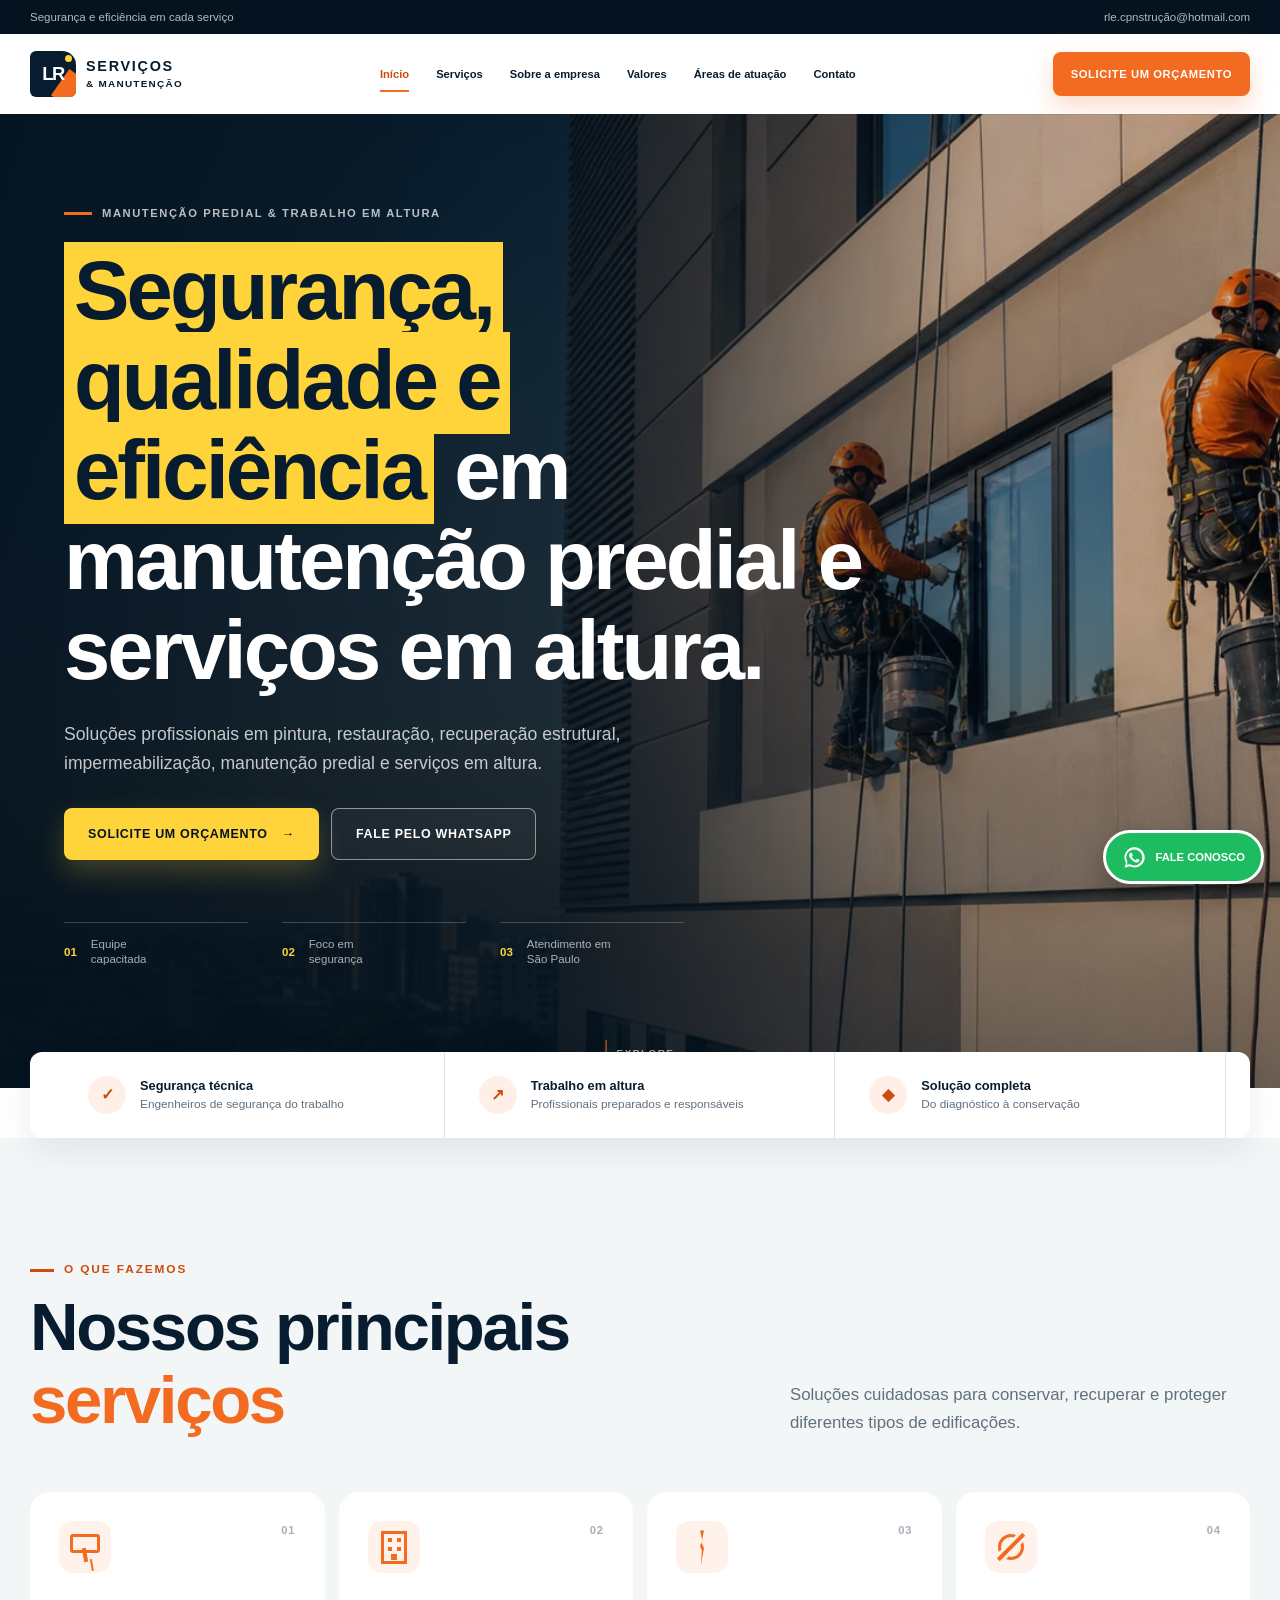
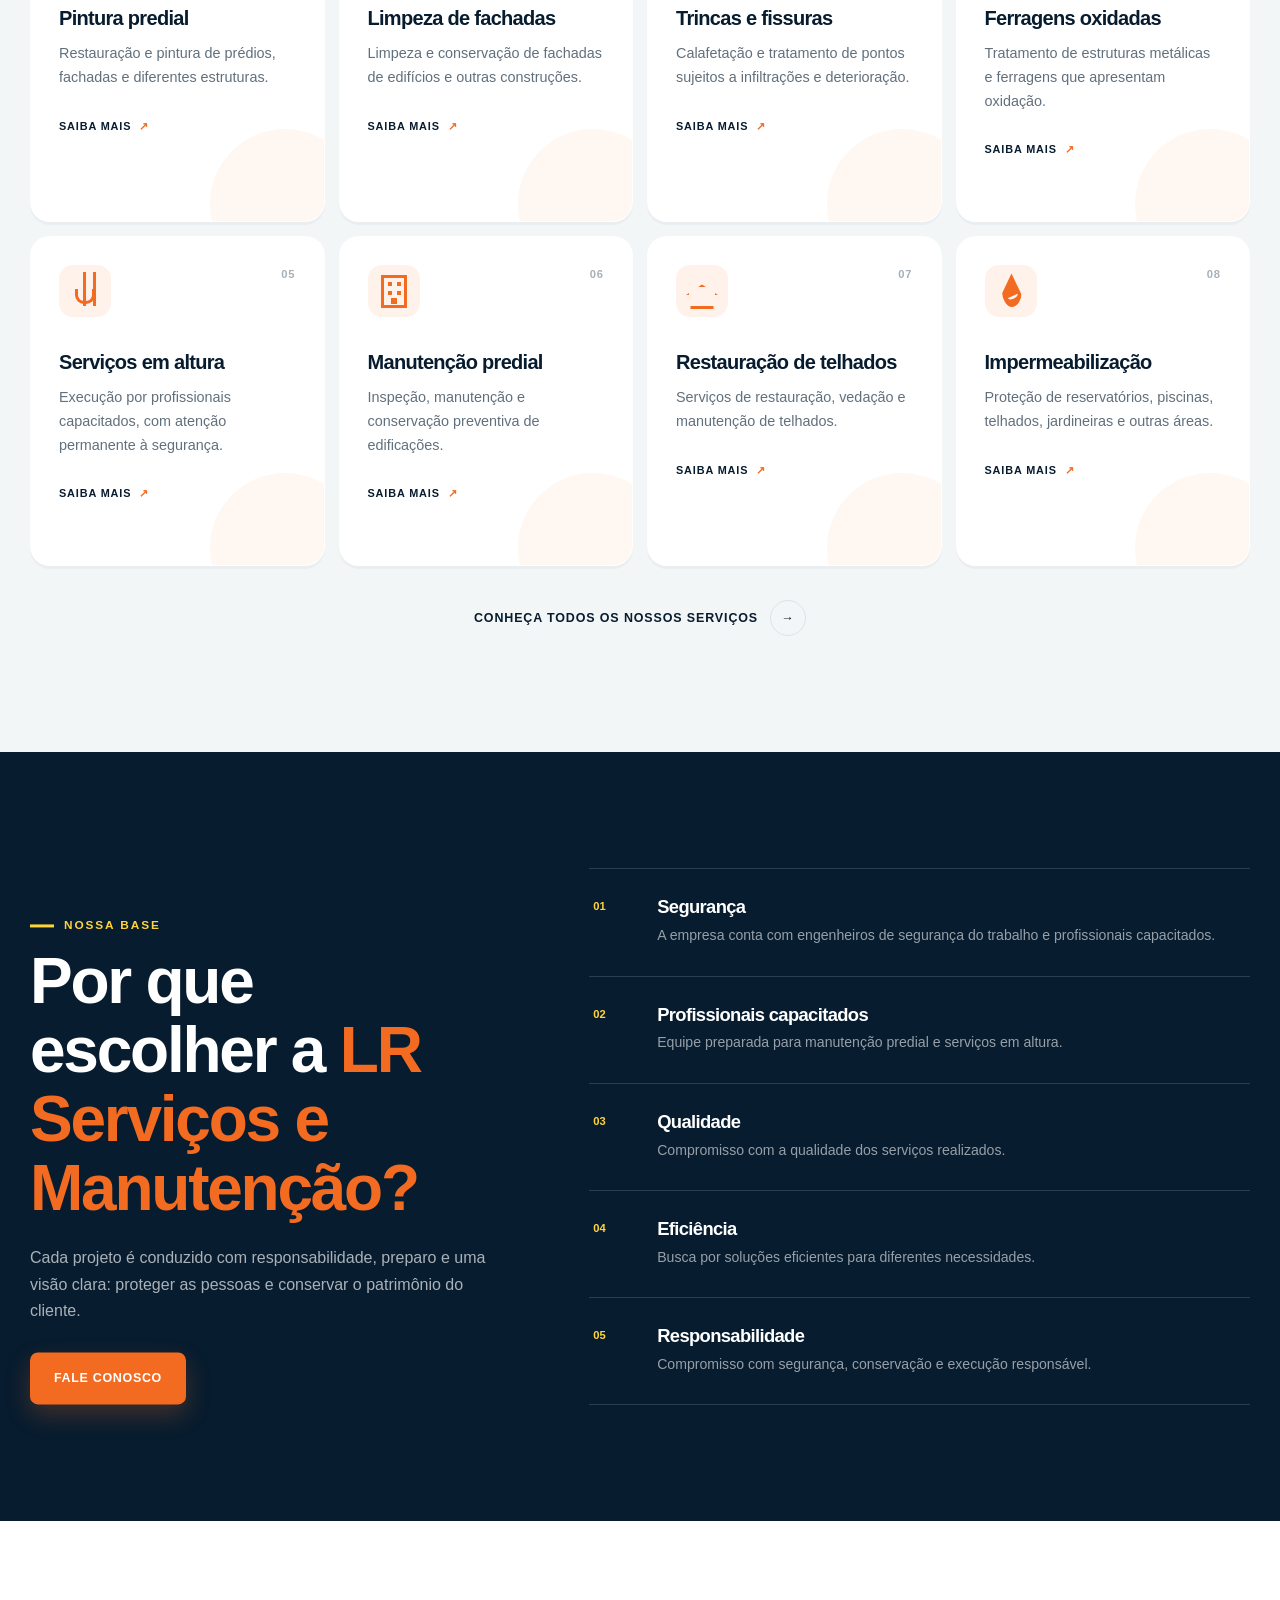
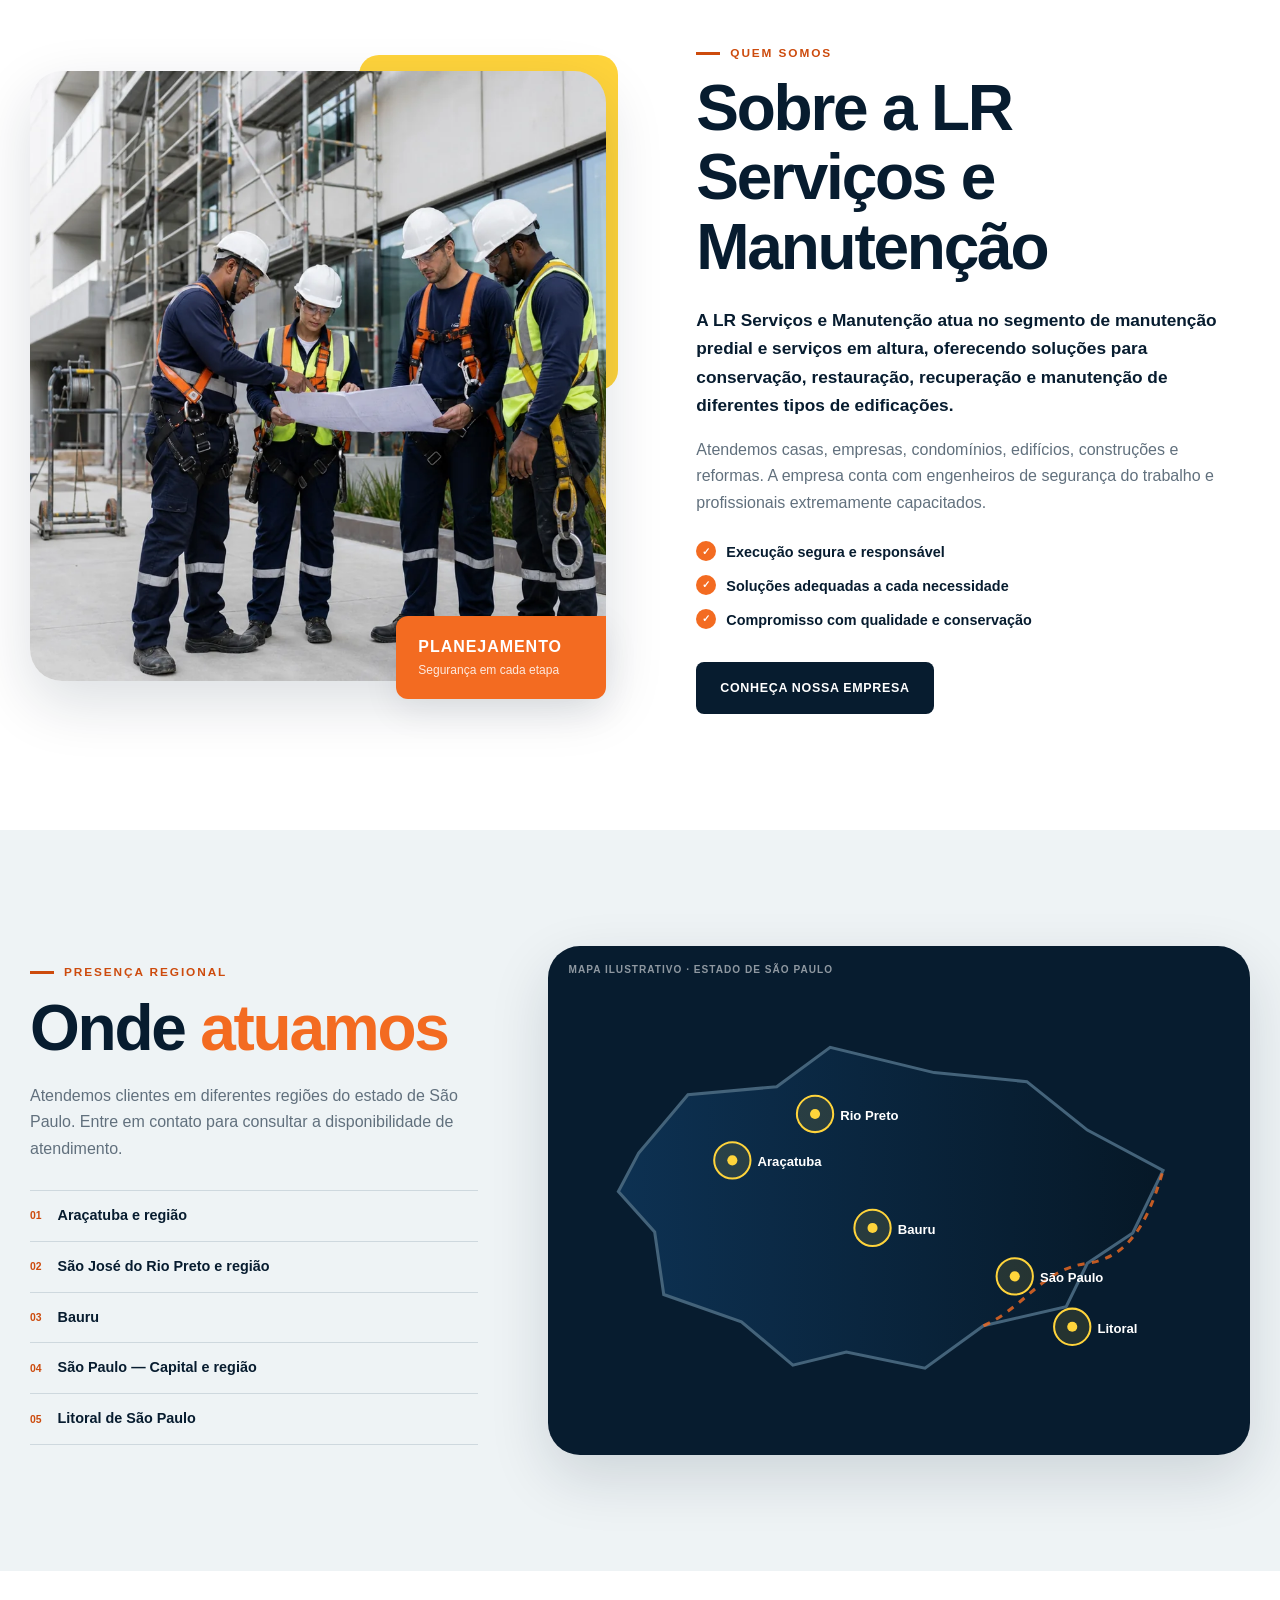
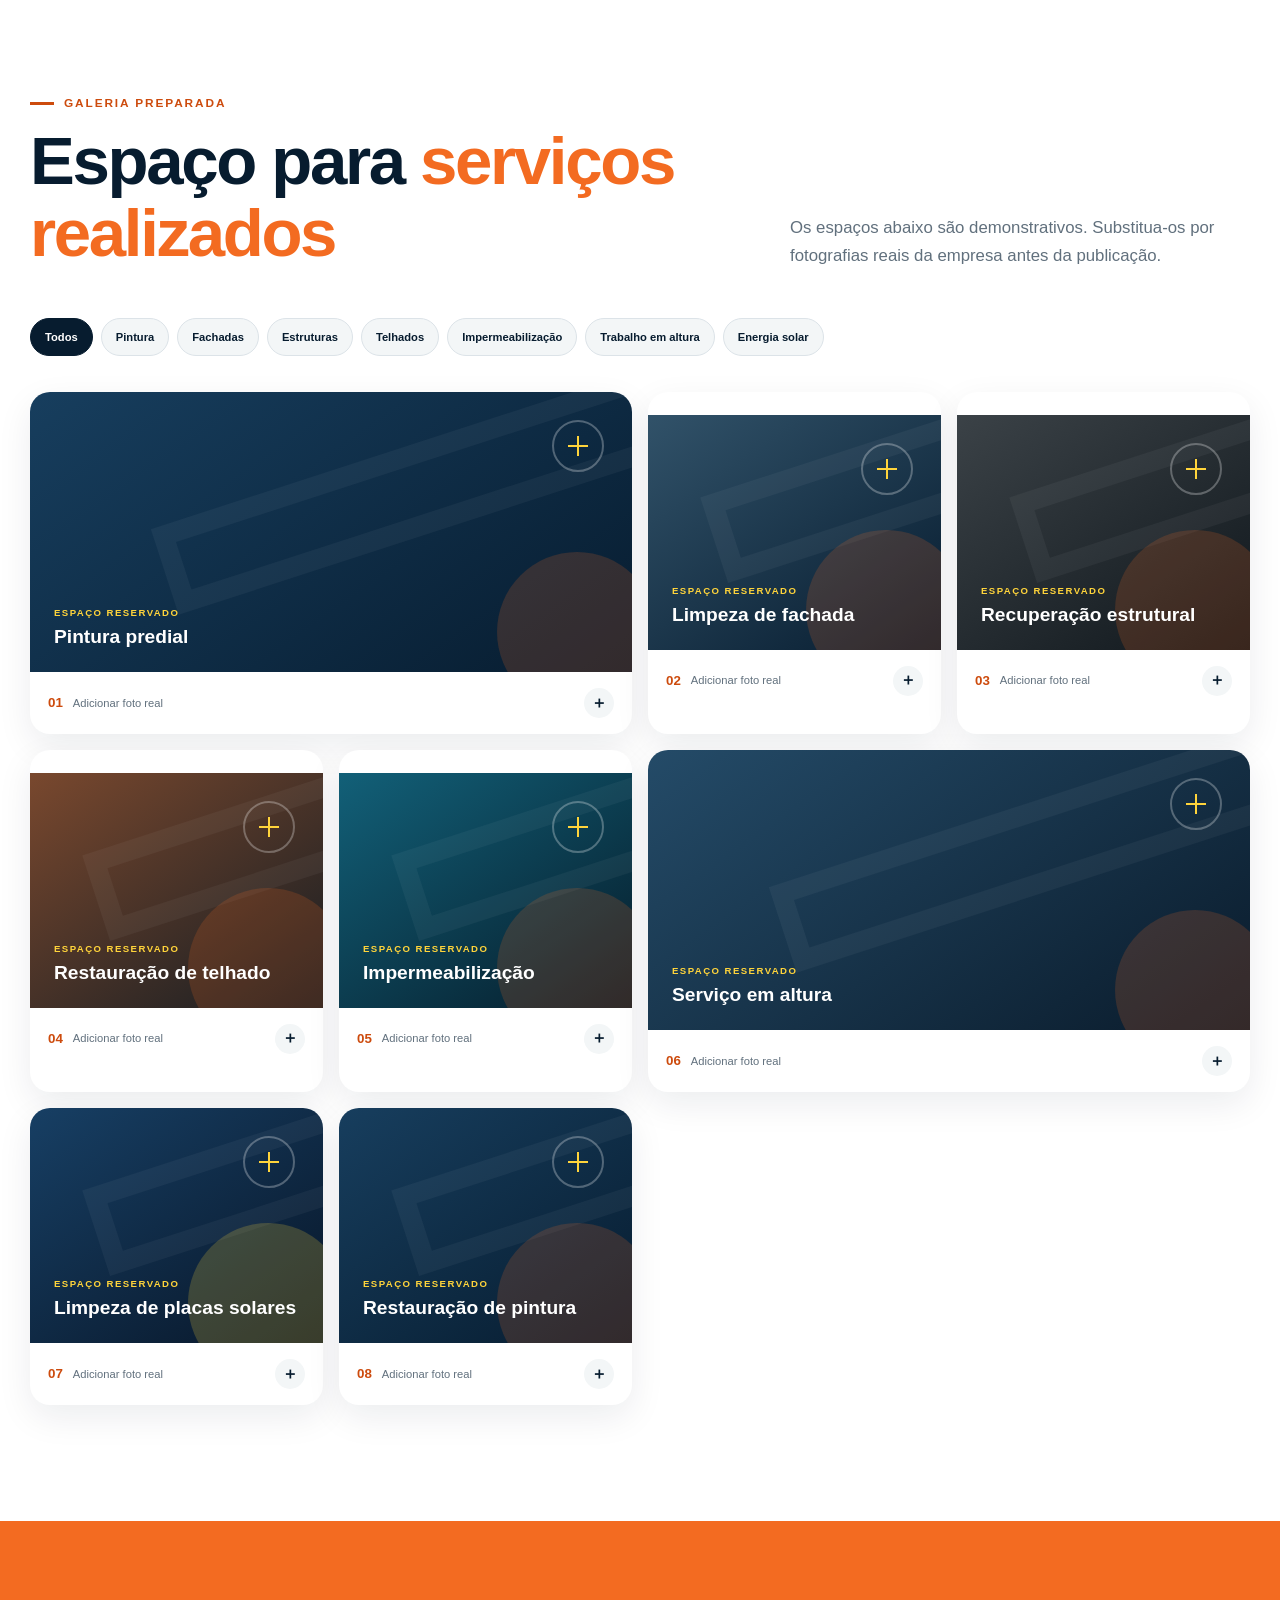
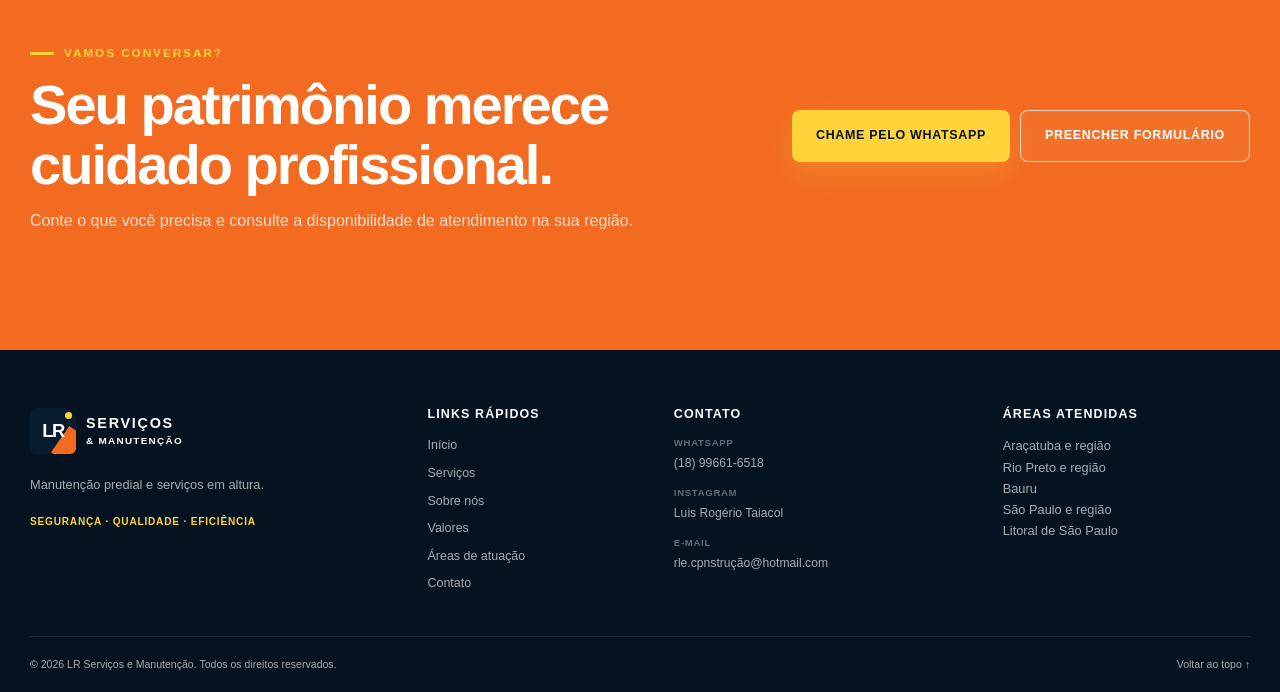
==== commit 9b1871a9: "novo site" ====
--- a/index.html
+++ b/index.html
@@ -1,1032 +1,214 @@
-<!DOCTYPE html>
+<!doctype html>
 <html lang="pt-BR">
 <head>
-  <meta charset="UTF-8">
-  <meta name="viewport" content="width=device-width, initial-scale=1.0">
-  <meta http-equiv="X-UA-Compatible" content="ie=edge">
-  
-  <!-- SEO & Metadados -->
-  <title>LR Serviços e Manutenção | Manutenção Predial e Serviços em Altura</title>
-  <meta name="description" content="Especialista em manutenção predial, trabalho em altura, pintura de fachadas, restauração de telhados e impermeabilização em SP. Engenheiros de segurança e equipe qualificada.">
+  <meta charset="utf-8">
+  <meta name="viewport" content="width=device-width, initial-scale=1">
+  <meta name="theme-color" content="#071c2f">
+  <meta name="description" content="Soluções profissionais em pintura predial, limpeza de fachadas, impermeabilização, recuperação estrutural e serviços em altura no estado de São Paulo.">
   <meta name="keywords" content="manutenção predial, serviços em altura, pintura predial, pintura de prédios, limpeza de fachadas, impermeabilização, restauração de telhados, recuperação estrutural, tratamento de ferragens, limpeza de placas solares, manutenção predial em Araçatuba, manutenção predial em São Paulo">
-  <meta name="author" content="Luis Rogério Taiacol">
-  <meta name="robots" content="index, follow">
-
-  <!-- Open Graph -->
   <meta property="og:type" content="website">
-  <meta property="og:title" content="LR Serviços e Manutenção | Manutenção Predial e Serviços em Altura">
-  <meta property="og:description" content="Soluções profissionais em pintura, restauração, recuperação estrutural, impermeabilização, manutenção predial e serviços em altura.">
-  <meta property="og:image" content="img/servicos/pintura-predial.svg">
   <meta property="og:locale" content="pt_BR">
+  <meta property="og:title" content="LR Serviços e Manutenção | Manutenção predial e serviços em altura">
+  <meta property="og:description" content="Soluções profissionais em pintura predial, limpeza de fachadas, impermeabilização, recuperação estrutural e serviços em altura no estado de São Paulo.">
+  <meta property="og:image" content="img/servicos/hero-manutencao-predial.webp">
   <meta property="og:site_name" content="LR Serviços e Manutenção">
-
-  <!-- Favicon -->
-  <link rel="icon" type="image/svg+xml" href="img/logo/favicon.svg">
-
-  <!-- Google Fonts -->
-  <link rel="preconnect" href="https://fonts.googleapis.com">
-  <link rel="preconnect" href="https://fonts.gstatic.com" crossorigin>
-  <link href="https://fonts.googleapis.com/css2?family=Inter:wght@400;500;600;700&family=Outfit:wght@600;700;800;900&family=Plus+Jakarta+Sans:wght@600;700;800;900&display=swap" rel="stylesheet">
-
-  <!-- Estilos CSS -->
+  <meta name="generator" content="Site estático para GitHub Pages">
+  <title>LR Serviços e Manutenção | Manutenção predial e serviços em altura</title>
+  <link rel="preload" href="img/servicos/hero-manutencao-predial.webp" as="image" type="image/webp">
   <link rel="stylesheet" href="css/style.css">
-
-  <!-- Schema.org Dados Estruturados -->
-  <script type="application/ld+json">
-  {
-    "@context": "https://schema.org",
-    "@type": "HomeAndConstructionBusiness",
-    "name": "LR Serviços e Manutenção",
-    "founder": {
-      "@type": "Person",
-      "name": "Luis Rogério Taiacol"
-    },
-    "description": "Especialista em manutenção predial e serviços em altura em SP.",
-    "telephone": "+5518996616518",
-    "email": "rle.cpnstrução@hotmail.com",
-    "areaServed": [
-      "Araçatuba e região",
-      "São José do Rio Preto e região",
-      "Bauru",
-      "São Paulo",
-      "Litoral de São Paulo"
-    ]
-  }
-  </script>
+  <script defer src="js/script.js"></script>
 </head>
-<body>
-
-  <!-- Top Bar -->
-  <div class="top-bar">
+<body data-page="inicio">
+<a class="skip-link" href="#conteudo">Pular para o conteúdo</a>
+<header class="site-header" id="topo">
+  <div class="utility-bar"><div class="container utility-inner"><p>Segurança e eficiência em cada serviço</p><a href="mailto:rle.cpnstrução@hotmail.com" aria-label="Enviar e-mail para a LR Serviços e Manutenção">rle.cpnstrução@hotmail.com</a></div></div>
+  <div class="container nav-wrap">
+    <a class="brand" href="index.html" aria-label="LR Serviços e Manutenção — página inicial"><span class="brand-mark" aria-hidden="true"><strong>LR</strong><i></i></span><span class="brand-copy"><strong>Serviços</strong><small>&amp; Manutenção</small></span></a>
+    <button class="menu-toggle" type="button" aria-expanded="false" aria-controls="site-menu" aria-label="Abrir menu"><span></span><span></span><span></span></button>
+    <nav class="site-nav" id="site-menu" aria-label="Navegação principal">
+      <a class="nav-link is-active" href="index.html">Início</a>
+      <a class="nav-link" href="servicos.html">Serviços</a>
+      <a class="nav-link" href="sobre.html">Sobre a empresa</a>
+      <a class="nav-link" href="sobre.html#valores">Valores</a>
+      <a class="nav-link" href="index.html#atuacao">Áreas de atuação</a>
+      <a class="nav-link" href="contato.html">Contato</a>
+    </nav>
+    <a class="btn btn-sm btn-orange header-cta" href="https://wa.me/5518996616518" target="_blank" rel="noopener">Solicite um orçamento</a>
+  </div>
+</header>
+<main id="conteudo">
+<section class="hero" aria-labelledby="hero-title">
+    <div class="hero-bg" role="img" aria-label="Profissionais equipados realizando pintura e manutenção em fachada de edifício"></div>
+    <div class="hero-overlay"></div>
+    <div class="hero-lines" aria-hidden="true"></div>
+    <div class="container hero-content">
+        <div class="hero-kicker"><span></span> Manutenção predial &amp; trabalho em altura</div>
+        <h1 id="hero-title"><span>Segurança, qualidade e eficiência</span> em manutenção predial e serviços em altura.</h1>
+        <p>Soluções profissionais em pintura, restauração, recuperação estrutural, impermeabilização, manutenção predial e serviços em altura.</p>
+        <div class="hero-actions">
+            <a class="btn btn-yellow" href="#orcamento">Solicite um orçamento <span aria-hidden="true">→</span></a>
+            <a class="btn btn-outline-light" href="https://wa.me/5518996616518" target="_blank" rel="noopener">Fale pelo WhatsApp</a>
+        </div>
+        <ul class="hero-proof" aria-label="Diferenciais da empresa">
+            <li><strong>01</strong><span>Equipe<br>capacitada</span></li>
+            <li><strong>02</strong><span>Foco em<br>segurança</span></li>
+            <li><strong>03</strong><span>Atendimento em<br>São Paulo</span></li>
+        </ul>
+    </div>
+    <a class="scroll-cue" href="#servicos" aria-label="Ir para os serviços"><span></span> Explore</a>
+</section>
+
+<section class="trust-strip" aria-label="Compromissos da LR">
+    <div class="container trust-grid">
+        <div><span class="mini-icon">✓</span><p><strong>Segurança técnica</strong>Engenheiros de segurança do trabalho</p></div>
+        <div><span class="mini-icon">↗</span><p><strong>Trabalho em altura</strong>Profissionais preparados e responsáveis</p></div>
+        <div><span class="mini-icon">◆</span><p><strong>Solução completa</strong>Do diagnóstico à conservação</p></div>
+    </div>
+</section>
+
+<section class="section services-section" id="servicos" aria-labelledby="services-title">
     <div class="container">
-      <div class="top-bar-items">
-        <div class="top-bar-item">
-          <span>📍</span>
-          <span>Atendimento em Todo o Estado de SP</span>
-        </div>
-        <div class="top-bar-item">
-          <span>🛡</span>
-          <span>Equipe com Engenheiros de Segurança do Trabalho</span>
-        </div>
-      </div>
-      <div class="top-bar-items">
-        <div class="top-bar-item">
-          <span>📱</span>
-          <a href="https://wa.me/5518996616518" target="_blank" rel="noopener noreferrer">
-            WhatsApp: <strong>(18) 99661-6518</strong>
-          </a>
-        </div>
-        <div class="top-bar-item">
-          <span>✉</span>
-          <a href="mailto:rle.cpnstrução@hotmail.com">rle.cpnstrução@hotmail.com</a>
-        </div>
-      </div>
-    </div>
+        <div class="section-heading reveal">
+            <div><span class="eyebrow">O que fazemos</span><h2 id="services-title">Nossos principais <em>serviços</em></h2></div>
+            <p>Soluções cuidadosas para conservar, recuperar e proteger diferentes tipos de edificações.</p>
+        </div>
+        <div class="service-grid">
+            <article class="service-card reveal"><div class="card-top"><span class="service-icon icon-paint" aria-hidden="true"></span><small>01</small></div><h3>Pintura predial</h3><p>Restauração e pintura de prédios, fachadas e diferentes estruturas.</p><a href="servicos.html#paint">Saiba mais <span aria-hidden="true">↗</span></a></article>
+<article class="service-card reveal"><div class="card-top"><span class="service-icon icon-facade" aria-hidden="true"></span><small>02</small></div><h3>Limpeza de fachadas</h3><p>Limpeza e conservação de fachadas de edifícios e outras construções.</p><a href="servicos.html#facade">Saiba mais <span aria-hidden="true">↗</span></a></article>
+<article class="service-card reveal"><div class="card-top"><span class="service-icon icon-crack" aria-hidden="true"></span><small>03</small></div><h3>Trincas e fissuras</h3><p>Calafetação e tratamento de pontos sujeitos a infiltrações e deterioração.</p><a href="servicos.html#crack">Saiba mais <span aria-hidden="true">↗</span></a></article>
+<article class="service-card reveal"><div class="card-top"><span class="service-icon icon-metal" aria-hidden="true"></span><small>04</small></div><h3>Ferragens oxidadas</h3><p>Tratamento de estruturas metálicas e ferragens que apresentam oxidação.</p><a href="servicos.html#metal">Saiba mais <span aria-hidden="true">↗</span></a></article>
+<article class="service-card reveal"><div class="card-top"><span class="service-icon icon-height" aria-hidden="true"></span><small>05</small></div><h3>Serviços em altura</h3><p>Execução por profissionais capacitados, com atenção permanente à segurança.</p><a href="servicos.html#height">Saiba mais <span aria-hidden="true">↗</span></a></article>
+<article class="service-card reveal"><div class="card-top"><span class="service-icon icon-building" aria-hidden="true"></span><small>06</small></div><h3>Manutenção predial</h3><p>Inspeção, manutenção e conservação preventiva de edificações.</p><a href="servicos.html#building">Saiba mais <span aria-hidden="true">↗</span></a></article>
+<article class="service-card reveal"><div class="card-top"><span class="service-icon icon-roof" aria-hidden="true"></span><small>07</small></div><h3>Restauração de telhados</h3><p>Serviços de restauração, vedação e manutenção de telhados.</p><a href="servicos.html#roof">Saiba mais <span aria-hidden="true">↗</span></a></article>
+<article class="service-card reveal"><div class="card-top"><span class="service-icon icon-drop" aria-hidden="true"></span><small>08</small></div><h3>Impermeabilização</h3><p>Proteção de reservatórios, piscinas, telhados, jardineiras e outras áreas.</p><a href="servicos.html#drop">Saiba mais <span aria-hidden="true">↗</span></a></article>
+        </div>
+        <div class="center-action reveal"><a class="text-link" href="servicos.html">Conheça todos os nossos serviços <span aria-hidden="true">→</span></a></div>
+    </div>
+</section>
+
+<section class="section why-section" aria-labelledby="why-title">
+    <div class="container why-layout">
+        <div class="why-intro reveal">
+            <span class="eyebrow eyebrow-light">Nossa base</span>
+            <h2 id="why-title">Por que escolher a <em>LR Serviços e Manutenção?</em></h2>
+            <p>Cada projeto é conduzido com responsabilidade, preparo e uma visão clara: proteger as pessoas e conservar o patrimônio do cliente.</p>
+            <a class="btn btn-orange" href="contato.html">Fale conosco</a>
+        </div>
+        <div class="why-list">
+            <article class="why-card reveal"><span>01</span><div><h3>Segurança</h3><p>A empresa conta com engenheiros de segurança do trabalho e profissionais capacitados.</p></div></article>
+            <article class="why-card reveal"><span>02</span><div><h3>Profissionais capacitados</h3><p>Equipe preparada para manutenção predial e serviços em altura.</p></div></article>
+            <article class="why-card reveal"><span>03</span><div><h3>Qualidade</h3><p>Compromisso com a qualidade dos serviços realizados.</p></div></article>
+            <article class="why-card reveal"><span>04</span><div><h3>Eficiência</h3><p>Busca por soluções eficientes para diferentes necessidades.</p></div></article>
+            <article class="why-card reveal"><span>05</span><div><h3>Responsabilidade</h3><p>Compromisso com segurança, conservação e execução responsável.</p></div></article>
+        </div>
+    </div>
+</section>
+
+<section class="section about-preview" id="sobre" aria-labelledby="about-title">
+    <div class="container about-grid">
+        <div class="about-media reveal">
+            <img src="img/equipe/equipe-seguranca.webp" alt="Equipe de manutenção equipada revisando um plano de trabalho em frente a um edifício" width="1280" height="960" loading="lazy">
+            <div class="media-label"><strong>Planejamento</strong><span>Segurança em cada etapa</span></div>
+        </div>
+        <div class="about-copy reveal">
+            <span class="eyebrow">Quem somos</span>
+            <h2 id="about-title">Sobre a LR Serviços e Manutenção</h2>
+            <p class="lead">A LR Serviços e Manutenção atua no segmento de manutenção predial e serviços em altura, oferecendo soluções para conservação, restauração, recuperação e manutenção de diferentes tipos de edificações.</p>
+            <p>Atendemos casas, empresas, condomínios, edifícios, construções e reformas. A empresa conta com engenheiros de segurança do trabalho e profissionais extremamente capacitados.</p>
+            <ul class="check-list">
+                <li>Execução segura e responsável</li>
+                <li>Soluções adequadas a cada necessidade</li>
+                <li>Compromisso com qualidade e conservação</li>
+            </ul>
+            <a class="btn btn-dark" href="sobre.html">Conheça nossa empresa</a>
+        </div>
+    </div>
+</section>
+
+<section class="section areas-section" id="atuacao" aria-labelledby="areas-title">
+    <div class="container areas-grid">
+        <div class="areas-copy reveal">
+            <span class="eyebrow">Presença regional</span>
+            <h2 id="areas-title">Onde <em>atuamos</em></h2>
+            <p>Atendemos clientes em diferentes regiões do estado de São Paulo. Entre em contato para consultar a disponibilidade de atendimento.</p>
+            <ul class="area-list">
+                <li><span>01</span>Araçatuba e região</li>
+                <li><span>02</span>São José do Rio Preto e região</li>
+                <li><span>03</span>Bauru</li>
+                <li><span>04</span>São Paulo — Capital e região</li>
+                <li><span>05</span>Litoral de São Paulo</li>
+            </ul>
+        </div>
+        <div class="sp-map reveal" role="img" aria-label="Mapa ilustrativo do estado de São Paulo com regiões de atendimento destacadas">
+            <span class="map-caption">Mapa ilustrativo · Estado de São Paulo</span>
+            <svg viewBox="0 0 640 430" aria-hidden="true">
+                <defs><linearGradient id="mapFill" x1="0" x2="1"><stop stop-color="#0d3152"/><stop offset="1" stop-color="#061827"/></linearGradient></defs>
+                <path class="state-shape" d="M62 151 111 93l88-8 53-39 103 25 92 9 60 48 75 40-30 62-45 30-21 43-82 19-58 42-78-16-53 13-51-43-77-27-9-62-36-40Z"/>
+                <path class="coast-line" d="M404 322c42-19 58-56 103-62 36-5 58-32 75-92"/>
+                <g class="map-pin" transform="translate(155 158)"><circle r="18"/><circle r="5"/><text x="25" y="6">Araçatuba</text></g>
+                <g class="map-pin" transform="translate(237 112)"><circle r="18"/><circle r="5"/><text x="25" y="6">Rio Preto</text></g>
+                <g class="map-pin" transform="translate(294 225)"><circle r="18"/><circle r="5"/><text x="25" y="6">Bauru</text></g>
+                <g class="map-pin" transform="translate(435 273)"><circle r="18"/><circle r="5"/><text x="25" y="6">São Paulo</text></g>
+                <g class="map-pin" transform="translate(492 323)"><circle r="18"/><circle r="5"/><text x="25" y="6">Litoral</text></g>
+            </svg>
+        </div>
+    </div>
+</section>
+
+<section class="section gallery-section" id="galeria" aria-labelledby="gallery-title">
+    <div class="container">
+        <div class="section-heading reveal">
+            <div><span class="eyebrow">Galeria preparada</span><h2 id="gallery-title">Espaço para <em>serviços realizados</em></h2></div>
+            <p>Os espaços abaixo são demonstrativos. Substitua-os por fotografias reais da empresa antes da publicação.</p>
+        </div>
+        <div class="gallery-filters reveal" role="group" aria-label="Filtrar galeria">
+            <button class="is-active" type="button" data-filter="all">Todos</button>
+            <button type="button" data-filter="pintura">Pintura</button>
+            <button type="button" data-filter="fachadas">Fachadas</button>
+            <button type="button" data-filter="estruturas">Estruturas</button>
+            <button type="button" data-filter="telhados">Telhados</button>
+            <button type="button" data-filter="impermeabilizacao">Impermeabilização</button>
+            <button type="button" data-filter="altura">Trabalho em altura</button>
+            <button type="button" data-filter="solar">Energia solar</button>
+        </div>
+        <div class="gallery-grid">
+            <button class="gallery-item reveal" type="button" data-category="pintura" data-label="Pintura predial" aria-label="Abrir espaço reservado para foto de Pintura predial"><span class="placeholder-art placeholder-pintura" role="img" aria-label="Espaço reservado para fotografia real de Pintura predial"><i aria-hidden="true"></i><small>Espaço reservado</small><strong>Pintura predial</strong></span><span class="gallery-meta"><small>01</small><span>Adicionar foto real</span><b aria-hidden="true">＋</b></span></button>
+<button class="gallery-item reveal" type="button" data-category="fachadas" data-label="Limpeza de fachada" aria-label="Abrir espaço reservado para foto de Limpeza de fachada"><span class="placeholder-art placeholder-fachadas" role="img" aria-label="Espaço reservado para fotografia real de Limpeza de fachada"><i aria-hidden="true"></i><small>Espaço reservado</small><strong>Limpeza de fachada</strong></span><span class="gallery-meta"><small>02</small><span>Adicionar foto real</span><b aria-hidden="true">＋</b></span></button>
+<button class="gallery-item reveal" type="button" data-category="estruturas" data-label="Recuperação estrutural" aria-label="Abrir espaço reservado para foto de Recuperação estrutural"><span class="placeholder-art placeholder-estruturas" role="img" aria-label="Espaço reservado para fotografia real de Recuperação estrutural"><i aria-hidden="true"></i><small>Espaço reservado</small><strong>Recuperação estrutural</strong></span><span class="gallery-meta"><small>03</small><span>Adicionar foto real</span><b aria-hidden="true">＋</b></span></button>
+<button class="gallery-item reveal" type="button" data-category="telhados" data-label="Restauração de telhado" aria-label="Abrir espaço reservado para foto de Restauração de telhado"><span class="placeholder-art placeholder-telhados" role="img" aria-label="Espaço reservado para fotografia real de Restauração de telhado"><i aria-hidden="true"></i><small>Espaço reservado</small><strong>Restauração de telhado</strong></span><span class="gallery-meta"><small>04</small><span>Adicionar foto real</span><b aria-hidden="true">＋</b></span></button>
+<button class="gallery-item reveal" type="button" data-category="impermeabilizacao" data-label="Impermeabilização" aria-label="Abrir espaço reservado para foto de Impermeabilização"><span class="placeholder-art placeholder-impermeabilizacao" role="img" aria-label="Espaço reservado para fotografia real de Impermeabilização"><i aria-hidden="true"></i><small>Espaço reservado</small><strong>Impermeabilização</strong></span><span class="gallery-meta"><small>05</small><span>Adicionar foto real</span><b aria-hidden="true">＋</b></span></button>
+<button class="gallery-item reveal" type="button" data-category="altura" data-label="Serviço em altura" aria-label="Abrir espaço reservado para foto de Serviço em altura"><span class="placeholder-art placeholder-altura" role="img" aria-label="Espaço reservado para fotografia real de Serviço em altura"><i aria-hidden="true"></i><small>Espaço reservado</small><strong>Serviço em altura</strong></span><span class="gallery-meta"><small>06</small><span>Adicionar foto real</span><b aria-hidden="true">＋</b></span></button>
+<button class="gallery-item reveal" type="button" data-category="solar" data-label="Limpeza de placas solares" aria-label="Abrir espaço reservado para foto de Limpeza de placas solares"><span class="placeholder-art placeholder-solar" role="img" aria-label="Espaço reservado para fotografia real de Limpeza de placas solares"><i aria-hidden="true"></i><small>Espaço reservado</small><strong>Limpeza de placas solares</strong></span><span class="gallery-meta"><small>07</small><span>Adicionar foto real</span><b aria-hidden="true">＋</b></span></button>
+<button class="gallery-item reveal" type="button" data-category="pintura" data-label="Restauração de pintura" aria-label="Abrir espaço reservado para foto de Restauração de pintura"><span class="placeholder-art placeholder-pintura" role="img" aria-label="Espaço reservado para fotografia real de Restauração de pintura"><i aria-hidden="true"></i><small>Espaço reservado</small><strong>Restauração de pintura</strong></span><span class="gallery-meta"><small>08</small><span>Adicionar foto real</span><b aria-hidden="true">＋</b></span></button>
+        </div>
+    </div>
+</section>
+
+<section class="section contact-band" id="orcamento" aria-labelledby="contact-band-title">
+    <div class="container contact-band-inner reveal">
+        <div><span class="eyebrow eyebrow-light">Vamos conversar?</span><h2 id="contact-band-title">Seu patrimônio merece cuidado profissional.</h2><p>Conte o que você precisa e consulte a disponibilidade de atendimento na sua região.</p></div>
+        <div class="contact-band-actions">
+            <a class="btn btn-yellow" href="https://wa.me/5518996616518" target="_blank" rel="noopener">Chame pelo WhatsApp</a>
+            <a class="btn btn-outline-light" href="contato.html#formulario">Preencher formulário</a>
+        </div>
+    </div>
+</section>
+
+<dialog class="gallery-modal" aria-labelledby="modal-title">
+    <button class="modal-close" type="button" aria-label="Fechar visualização">×</button>
+    <div class="modal-placeholder placeholder-art" role="img" aria-label="Espaço reservado para fotografia real do serviço"><i></i><small>Espaço reservado</small><strong id="modal-title">Serviço</strong><p>Insira aqui uma fotografia real da LR Serviços e Manutenção.</p></div>
+</dialog>
+</main>
+<footer class="site-footer">
+  <div class="container footer-grid">
+    <div class="footer-brand"><a class="brand brand-light" href="index.html"><span class="brand-mark" aria-hidden="true"><strong>LR</strong><i></i></span><span class="brand-copy"><strong>Serviços</strong><small>&amp; Manutenção</small></span></a><p>Manutenção predial e serviços em altura.</p><span class="footer-tag">Segurança · Qualidade · Eficiência</span></div>
+    <div><h2>Links rápidos</h2><ul class="footer-links"><li><a href="index.html">Início</a></li><li><a href="servicos.html">Serviços</a></li><li><a href="sobre.html">Sobre nós</a></li><li><a href="sobre.html#valores">Valores</a></li><li><a href="index.html#atuacao">Áreas de atuação</a></li><li><a href="contato.html">Contato</a></li></ul></div>
+    <div><h2>Contato</h2><ul class="footer-contact"><li><span>WhatsApp</span><a href="https://wa.me/5518996616518" target="_blank" rel="noopener">(18) 99661-6518</a></li><li><span>Instagram</span><span>Luis Rogério Taiacol</span></li><li><span>E-mail</span><a href="mailto:rle.cpnstrução@hotmail.com">rle.cpnstrução@hotmail.com</a></li></ul></div>
+    <div><h2>Áreas atendidas</h2><p>Araçatuba e região<br>Rio Preto e região<br>Bauru<br>São Paulo e região<br>Litoral de São Paulo</p></div>
   </div>
-
-  <!-- Cabeçalho Principal e Navegação -->
-  <header class="site-header">
-    <div class="container">
-      <nav class="navbar" aria-label="Navegação Principal">
-        <!-- Logo Vetorial Organizada -->
-        <a href="#inicio" class="brand-logo" title="LR Serviços e Manutenção">
-          <div class="brand-icon-badge">
-            <svg viewBox="0 0 36 36" fill="none" xmlns="http://www.w3.org/2000/svg">
-              <rect width="36" height="36" rx="8" fill="#0b1a30"/>
-              <path d="M7 6L29 6L31 22Q18 34 7 22Z" fill="#142c4f" stroke="#f05a28" stroke-width="1.5"/>
-              <line x1="18" y1="6" x2="18" y2="28" stroke="#ffc72c" stroke-width="1.5" stroke-dasharray="3 2"/>
-              <text x="10" y="21" font-family="'Plus Jakarta Sans', Arial, sans-serif" font-weight="900" font-size="12" fill="#ffffff">L</text>
-              <text x="17" y="21" font-family="'Plus Jakarta Sans', Arial, sans-serif" font-weight="900" font-size="12" fill="#f05a28">R</text>
-            </svg>
-          </div>
-          <div class="brand-text-group">
-            <div class="brand-name">
-              <span class="brand-name-lr">LR</span>
-              <span class="brand-name-sep">|</span>
-              <span class="brand-name-sub">SERVIÇOS E MANUTENÇÃO</span>
-            </div>
-            <span class="brand-tagline">Manutenção Predial &bull; Trabalho em Altura</span>
-          </div>
-        </a>
-
-        <!-- Menu de Navegação Limpo e Organizado -->
-        <ul class="nav-menu" id="navMenu">
-          <li><a href="#inicio" class="nav-link">Início</a></li>
-          <li><a href="#servicos" class="nav-link">Serviços</a></li>
-          <li><a href="#sobre" class="nav-link">Sobre Nós</a></li>
-          <li><a href="#valores" class="nav-link">Valores</a></li>
-          <li><a href="#atuacao" class="nav-link">Áreas de Atuação</a></li>
-          <li><a href="#galeria" class="nav-link">Galeria</a></li>
-          <li><a href="#contato" class="nav-link">Contato</a></li>
-        </ul>
-
-        <!-- Botões de Ação do Header -->
-        <div class="nav-actions">
-          <a href="#contato" class="btn btn-primary btn-header-cta">
-            Solicitar Orçamento
-          </a>
-
-          <!-- Botão Mobile Hamburguer -->
-          <button class="mobile-toggle" id="mobileToggle" aria-label="Abrir Menu" aria-expanded="false">
-            <span></span>
-            <span></span>
-            <span></span>
-          </button>
-        </div>
-      </nav>
-    </div>
-  </header>
-
-  <!-- =========================================================================
-       1. HERO SECTION & FAIXA AMARELA PRINCIPAL
-       ========================================================================= -->
-  <section class="hero-section" id="inicio">
-    <div class="hero-overlay-grid"></div>
-    <div class="container hero-content">
-      <div class="hero-grid">
-        <!-- Coluna de Texto e Chamadas -->
-        <div>
-          <div class="hero-badge">
-            <span class="hero-badge-dot"></span>
-            <span>Engenharia &bull; Segurança &bull; Trabalho em Altura</span>
-          </div>
-
-          <!-- REGRA OBRIGATÓRIA: FUNDO AMARELO + TEXTO AZUL ESCURO -->
-          <div class="hero-headline-box">
-            <h1>Segurança, qualidade e eficiência em manutenção predial e serviços em altura.</h1>
-          </div>
-
-          <p class="hero-subtitle-text">
-            Soluções profissionais em pintura, restauração, recuperação estrutural, impermeabilização, manutenção predial e serviços em altura.
-          </p>
-
-          <!-- Botões de Ação Principais -->
-          <div class="hero-buttons">
-            <a href="#contato" class="btn btn-primary">
-              <span>SOLICITE UM ORÇAMENTO</span>
-              <span>&rarr;</span>
-            </a>
-            <a href="https://wa.me/5518996616518" class="btn btn-whatsapp" target="_blank" rel="noopener noreferrer">
-              <span>💬</span>
-              <span>FALE PELO WHATSAPP</span>
-            </a>
-          </div>
-
-          <!-- Pilares de Confiança no Hero -->
-          <div class="hero-pillars">
-            <div class="hero-pillar-item">
-              <div class="hero-pillar-icon">🛡</div>
-              <div class="hero-pillar-text">Engenheiros de Segurança do Trabalho</div>
-            </div>
-            <div class="hero-pillar-item">
-              <div class="hero-pillar-icon">⚡</div>
-              <div class="hero-pillar-text">Profissionais Rigorosamente Capacitados</div>
-            </div>
-            <div class="hero-pillar-item">
-              <div class="hero-pillar-icon">✓</div>
-              <div class="hero-pillar-text">Atendimento em Todo o Estado de SP</div>
-            </div>
-          </div>
-        </div>
-
-        <!-- Coluna Visual / Imagem de Destaque -->
-        <div class="hero-image-wrapper">
-          <div class="hero-image-card">
-            <img src="img/servicos/pintura-predial.svg" alt="Serviços de Pintura e Manutenção Predial em Altura - LR Serviços">
-          </div>
-          <div class="hero-floating-badge">
-            <div class="hero-floating-badge-icon">🏗</div>
-            <div>
-              <h4>Manutenção de Alto Nível</h4>
-              <p>Segurança e estanqueidade garantidas</p>
-            </div>
-          </div>
-        </div>
-      </div>
-    </div>
-  </section>
-
-  <!-- =========================================================================
-       2. NOSSOS PRINCIPAIS SERVIÇOS
-       ========================================================================= -->
-  <section class="section" id="servicos">
-    <div class="container">
-      <div class="section-header">
-        <span class="badge-tag">Especialidades</span>
-        <h2 class="section-title">NOSSOS PRINCIPAIS SERVIÇOS</h2>
-        <p class="section-subtitle">
-          Execução técnica precisa com equipamentos modernos, sistemas de ancoragem certificados e foco total em segurança e conservação patrimonial.
-        </p>
-      </div>
-
-      <div class="services-grid">
-        <!-- 1. Pintura Predial -->
-        <div class="service-card">
-          <div class="service-card-image">
-            <img src="img/servicos/pintura-predial.svg" alt="Pintura Predial e Restauração de Fachadas">
-            <span class="service-card-tag">Destaque</span>
-          </div>
-          <div class="service-card-body">
-            <div class="service-card-icon">🎨</div>
-            <h3 class="service-card-title">Pintura predial</h3>
-            <p class="service-card-desc">
-              Restauração e pintura de prédios, fachadas e diferentes estruturas com acabamentos de alta resistência às intempéries.
-            </p>
-            <div class="service-card-footer">
-              <button class="btn-card-details" data-service="pintura_predial">
-                Saiba mais <span>&rarr;</span>
-              </button>
-              <a href="#contato" class="btn btn-primary btn-sm">Orçamento</a>
-            </div>
-          </div>
-        </div>
-
-        <!-- 2. Limpeza de Fachadas -->
-        <div class="service-card">
-          <div class="service-card-image">
-            <img src="img/servicos/limpeza-fachadas.svg" alt="Limpeza e Conservação de Fachadas">
-            <span class="service-card-tag">Conservação</span>
-          </div>
-          <div class="service-card-body">
-            <div class="service-card-icon">🏢</div>
-            <h3 class="service-card-title">Limpeza de fachadas</h3>
-            <p class="service-card-desc">
-              Limpeza e conservação de fachadas de edifícios e outras construções, removendo fuligem e restaurando a estética original.
-            </p>
-            <div class="service-card-footer">
-              <button class="btn-card-details" data-service="limpeza_fachadas">
-                Saiba mais <span>&rarr;</span>
-              </button>
-              <a href="#contato" class="btn btn-primary btn-sm">Orçamento</a>
-            </div>
-          </div>
-        </div>
-
-        <!-- 3. Calafetação e Tratamento de Trincas -->
-        <div class="service-card">
-          <div class="service-card-image">
-            <img src="img/servicos/calafetacao-trincas.svg" alt="Calafetação e Tratamento de Trincas e Fissuras">
-            <span class="service-card-tag">Prevenção</span>
-          </div>
-          <div class="service-card-body">
-            <div class="service-card-icon">🛡</div>
-            <h3 class="service-card-title">Calafetação e tratamento de trincas e fissuras</h3>
-            <p class="service-card-desc">
-              Tratamento de trincas, fissuras e pontos sujeitos a infiltrações e deterioração com selantes elastoméricos específicos.
-            </p>
-            <div class="service-card-footer">
-              <button class="btn-card-details" data-service="calafetacao_trincas">
-                Saiba mais <span>&rarr;</span>
-              </button>
-              <a href="#contato" class="btn btn-primary btn-sm">Orçamento</a>
-            </div>
-          </div>
-        </div>
-
-        <!-- 4. Tratamento de Ferragens Oxidadas -->
-        <div class="service-card">
-          <div class="service-card-image">
-            <img src="img/servicos/ferragens-oxidadas.svg" alt="Tratamento de Ferragens Oxidadas">
-            <span class="service-card-tag">Estrutural</span>
-          </div>
-          <div class="service-card-body">
-            <div class="service-card-icon">🔧</div>
-            <h3 class="service-card-title">Tratamento de ferragens oxidadas</h3>
-            <p class="service-card-desc">
-              Tratamento de estruturas metálicas e ferragens que apresentam oxidação, restaurando a solidez e a vida útil do concreto.
-            </p>
-            <div class="service-card-footer">
-              <button class="btn-card-details" data-service="ferragens_oxidadas">
-                Saiba mais <span>&rarr;</span>
-              </button>
-              <a href="#contato" class="btn btn-primary btn-sm">Orçamento</a>
-            </div>
-          </div>
-        </div>
-
-        <!-- 5. Suspensão e Serviços em Altura -->
-        <div class="service-card">
-          <div class="service-card-image">
-            <img src="img/servicos/trabalho-altura.svg" alt="Suspensão e Serviços em Altura">
-            <span class="service-card-tag">NR-35</span>
-          </div>
-          <div class="service-card-body">
-            <div class="service-card-icon">🧗</div>
-            <h3 class="service-card-title">Suspensão e serviços em altura</h3>
-            <p class="service-card-desc">
-              Execução de serviços em altura por profissionais capacitados, com foco rigoroso em normas regulamentadoras e segurança.
-            </p>
-            <div class="service-card-footer">
-              <button class="btn-card-details" data-service="servicos_altura">
-                Saiba mais <span>&rarr;</span>
-              </button>
-              <a href="#contato" class="btn btn-primary btn-sm">Orçamento</a>
-            </div>
-          </div>
-        </div>
-
-        <!-- 6. Manutenção Predial -->
-        <div class="service-card">
-          <div class="service-card-image">
-            <img src="img/servicos/manutencao-predial.svg" alt="Manutenção Predial Preventiva e Corretiva">
-            <span class="service-card-tag">Completo</span>
-          </div>
-          <div class="service-card-body">
-            <div class="service-card-icon">📋</div>
-            <h3 class="service-card-title">Manutenção predial</h3>
-            <p class="service-card-desc">
-              Inspeção, manutenção preventiva e conservação contínua de edificações comerciais, residenciais e industriais.
-            </p>
-            <div class="service-card-footer">
-              <button class="btn-card-details" data-service="manutencao_predial">
-                Saiba mais <span>&rarr;</span>
-              </button>
-              <a href="#contato" class="btn btn-primary btn-sm">Orçamento</a>
-            </div>
-          </div>
-        </div>
-
-        <!-- 7. Restauração de Telhados -->
-        <div class="service-card">
-          <div class="service-card-image">
-            <img src="img/servicos/restauracao-telhados.svg" alt="Restauração de Telhados">
-            <span class="service-card-tag">Proteção</span>
-          </div>
-          <div class="service-card-body">
-            <div class="service-card-icon">🏠</div>
-            <h3 class="service-card-title">Restauração de telhados</h3>
-            <p class="service-card-desc">
-              Serviços completos de restauração, lavagem técnica, alinhamento de coberturas e manutenção de telhados e calhas.
-            </p>
-            <div class="service-card-footer">
-              <button class="btn-card-details" data-service="restauracao_telhados">
-                Saiba mais <span>&rarr;</span>
-              </button>
-              <a href="#contato" class="btn btn-primary btn-sm">Orçamento</a>
-            </div>
-          </div>
-        </div>
-
-        <!-- 8. Impermeabilização -->
-        <div class="service-card">
-          <div class="service-card-image">
-            <img src="img/servicos/impermeabilizacao.svg" alt="Impermeabilização de Lajes, Reservatórios e Piscinas">
-            <span class="service-card-tag">Estanqueidade</span>
-          </div>
-          <div class="service-card-body">
-            <div class="service-card-icon">💧</div>
-            <h3 class="service-card-title">Impermeabilização</h3>
-            <p class="service-card-desc">
-              Impermeabilização de reservatórios, piscinas, telhados, jardineiras e outras áreas sujeitas à infiltração com testes de estanqueidade.
-            </p>
-            <div class="service-card-footer">
-              <button class="btn-card-details" data-service="impermeabilizacao">
-                Saiba mais <span>&rarr;</span>
-              </button>
-              <a href="#contato" class="btn btn-primary btn-sm">Orçamento</a>
-            </div>
-          </div>
-        </div>
-      </div>
-    </div>
-  </section>
-
-  <!-- =========================================================================
-       3. DEMAIS SERVIÇOS & DESTAQUE PLACAS SOLARES
-       ========================================================================= -->
-  <section class="section" style="background-color: #f1f5f9;" id="placas-solares">
-    <div class="container">
-      <div class="section-header">
-        <span class="badge-tag">Catálogo Completo</span>
-        <h2 class="section-title">DEMAIS SERVIÇOS ESPECIALIZADOS</h2>
-        <p class="section-subtitle">
-          Soluções abrangentes para conservação, proteção e valorização contínua do seu patrimônio.
-        </p>
-      </div>
-
-      <!-- DESTAQUE ESPECIAL: LIMPEZA DE PLACAS SOLARES FOTOVOLTAICAS -->
-      <div class="solar-featured-banner">
-        <div class="solar-banner-image">
-          <img src="img/servicos/placas-solares.svg" alt="Limpeza de Placas Solares Fotovoltaicas - LR Serviços">
-        </div>
-        <div class="solar-banner-content">
-          <div class="badge-tag" style="background: rgba(255,199,44,0.15); color: var(--color-yellow-400); border-color: var(--color-yellow-400);">
-            Destaque em Conservação
-          </div>
-          <h3>Limpeza de Placas Solares Fotovoltaicas</h3>
-          <p>
-            A limpeza de módulos solares é um serviço fundamental voltado à <strong>conservação e manutenção dos equipamentos</strong>. O acúmulo de poeira, fuligem e detritos pode reduzir em até 30% a eficiência de geração de energia. Nossa equipe realiza a lavagem técnica com água tratada e escovas especiais que não riscam os painéis.
-          </p>
-          <div class="solar-highlights-list">
-            <div class="solar-highlight-item">
-              <span>✓</span> Aumento imediato do rendimento elétrico
-            </div>
-            <div class="solar-highlight-item">
-              <span>✓</span> Conservação e ampliação da vida útil
-            </div>
-            <div class="solar-highlight-item">
-              <span>✓</span> Acesso seguro em telhados com NR-35
-            </div>
-            <div class="solar-highlight-item">
-              <span>✓</span> Produtos técnicos sem abrasão
-            </div>
-          </div>
-          <a href="https://wa.me/5518996616518" target="_blank" class="btn btn-primary">
-            Agendar Limpeza de Placas Solares
-          </a>
-        </div>
-      </div>
-
-      <!-- Grade dos Demais Serviços -->
-      <div class="other-services-grid">
-        <div class="other-service-item"><span class="other-service-dot"></span><span class="other-service-name">Restauração de pintura em geral</span></div>
-        <div class="other-service-item"><span class="other-service-dot"></span><span class="other-service-name">Recuperação estrutural</span></div>
-        <div class="other-service-item"><span class="other-service-dot"></span><span class="other-service-name">Tratamento de ferragens oxidadas</span></div>
-        <div class="other-service-item"><span class="other-service-dot"></span><span class="other-service-name">Inspeção predial</span></div>
-        <div class="other-service-item"><span class="other-service-dot"></span><span class="other-service-name">Manutenção predial preventiva e corretiva</span></div>
-        <div class="other-service-item"><span class="other-service-dot"></span><span class="other-service-name">Restauração de telhados</span></div>
-        <div class="other-service-item"><span class="other-service-dot"></span><span class="other-service-name">Vedação de janelas contra infiltrações de chuva</span></div>
-        <div class="other-service-item"><span class="other-service-dot"></span><span class="other-service-name">Pintura epóxi de alto desempenho</span></div>
-        <div class="other-service-item"><span class="other-service-dot"></span><span class="other-service-name">Impermeabilização de reservatórios</span></div>
-        <div class="other-service-item"><span class="other-service-dot"></span><span class="other-service-name">Impermeabilização de piscinas</span></div>
-        <div class="other-service-item"><span class="other-service-dot"></span><span class="other-service-name">Impermeabilização de telhados</span></div>
-        <div class="other-service-item"><span class="other-service-dot"></span><span class="other-service-name">Impermeabilização de jardineiras</span></div>
-        <div class="other-service-item"><span class="other-service-dot"></span><span class="other-service-name">Limpeza de fachadas</span></div>
-        <div class="other-service-item"><span class="other-service-dot"></span><span class="other-service-name">Limpeza de placas solares de energia fotovoltaica</span></div>
-      </div>
-    </div>
-  </section>
-
-  <!-- =========================================================================
-       4. POR QUE ESCOLHER A LR SERVIÇOS E MANUTENÇÃO?
-       ========================================================================= -->
-  <section class="section section-dark">
-    <div class="container">
-      <div class="section-header">
-        <span class="badge-tag">Confiança e Credibilidade</span>
-        <h2 class="section-title">POR QUE ESCOLHER A LR SERVIÇOS E MANUTENÇÃO?</h2>
-        <p class="section-subtitle">
-          Pilares sólidos que garantem tranquilidade aos nossos clientes em cada etapa do projeto.
-        </p>
-      </div>
-
-      <div class="why-grid">
-        <div class="why-card">
-          <div class="why-card-icon">🛡</div>
-          <h4>Segurança</h4>
-          <p>A empresa conta com engenheiros de segurança do trabalho e profissionais capacitados.</p>
-        </div>
-        <div class="why-card">
-          <div class="why-card-icon">👷</div>
-          <h4>Profissionais capacitados</h4>
-          <p>Equipe preparada para manutenção predial e serviços em altura.</p>
-        </div>
-        <div class="why-card">
-          <div class="why-card-icon">★</div>
-          <h4>Qualidade</h4>
-          <p>Compromisso com a qualidade dos serviços realizados.</p>
-        </div>
-        <div class="why-card">
-          <div class="why-card-icon">⚡</div>
-          <h4>Eficiência</h4>
-          <p>Busca por soluções eficientes para diferentes necessidades.</p>
-        </div>
-        <div class="why-card">
-          <div class="why-card-icon">🤝</div>
-          <h4>Responsabilidade</h4>
-          <p>Compromisso com a segurança, conservação e execução responsável dos serviços.</p>
-        </div>
-      </div>
-    </div>
-  </section>
-
-  <!-- =========================================================================
-       5. SOBRE A EMPRESA
-       ========================================================================= -->
-  <section class="section" id="sobre">
-    <div class="container">
-      <div class="about-grid">
-        <div class="about-content">
-          <span class="badge-tag">Quem Somos</span>
-          <h2>SOBRE A LR SERVIÇOS E MANUTENÇÃO</h2>
-          <p>
-            A <strong>LR Serviços e Manutenção</strong> atua no segmento de manutenção predial e serviços em altura, oferecendo soluções para conservação, restauração, recuperação e manutenção de diferentes tipos de edificações.
-          </p>
-          <p>
-            Destacamo-nos por contar com <strong>engenheiros de segurança do trabalho e profissionais extremamente capacitados</strong>, prontos para atuar com total conformidade e excelência técnica.
-          </p>
-
-          <div class="about-audience-box">
-            <h4>Atendemos Clientes em Diversas Tipologias:</h4>
-            <div class="about-audience-tags">
-              <span class="audience-tag">Casas</span>
-              <span class="audience-tag">Empresas</span>
-              <span class="audience-tag">Condomínios</span>
-              <span class="audience-tag">Edifícios</span>
-              <span class="audience-tag">Construções</span>
-              <span class="audience-tag">Reformas</span>
-            </div>
-          </div>
-
-          <div style="margin-top: 25px;">
-            <a href="https://wa.me/5518996616518" target="_blank" class="btn btn-primary">
-              Conversar com o Especialista
-            </a>
-          </div>
-        </div>
-
-        <div class="about-image-wrapper">
-          <div class="about-image-card">
-            <img src="img/equipe/seguranca-engenharia.svg" alt="Engenharia de Segurança e Equipe Qualificada LR">
-          </div>
-        </div>
-      </div>
-
-      <!-- =====================================================================
-           6. MISSÃO, VISÃO E VALORES
-           ===================================================================== -->
-      <div class="section-header" style="margin-top: 40px;" id="valores">
-        <span class="badge-tag">Diretrizes Institucionais</span>
-        <h2 class="section-title">MISSÃO, VISÃO E VALORES</h2>
-      </div>
-
-      <div class="mvv-grid">
-        <div class="mvv-card missao">
-          <div class="mvv-icon">🎯</div>
-          <h3>MISSÃO</h3>
-          <p>
-            Oferecer serviços de manutenção, restauração e conservação com qualidade, segurança e eficiência.
-          </p>
-        </div>
-
-        <div class="mvv-card visao">
-          <div class="mvv-icon">👁</div>
-          <h3>VISÃO</h3>
-          <p>
-            Ser reconhecida como uma empresa de referência em manutenção predial e serviços em altura nas regiões atendidas.
-          </p>
-        </div>
-
-        <div class="mvv-card valores">
-          <div class="mvv-icon">💎</div>
-          <h3>VALORES</h3>
-          <div class="values-list">
-            <span class="value-pill">Segurança</span>
-            <span class="value-pill">Qualidade</span>
-            <span class="value-pill">Responsabilidade</span>
-            <span class="value-pill">Profissionalismo</span>
-            <span class="value-pill">Compromisso</span>
-            <span class="value-pill">Eficiência</span>
-            <span class="value-pill">Respeito</span>
-            <span class="value-pill">Transparência</span>
-          </div>
-        </div>
-      </div>
-    </div>
-  </section>
-
-  <!-- =========================================================================
-       7. ÁREAS DE ATUAÇÃO COM MAPA DE SP
-       ========================================================================= -->
-  <section class="section section-dark" id="atuacao">
-    <div class="container">
-      <div class="section-header">
-        <span class="badge-tag">Presença e Cobertura</span>
-        <h2 class="section-title">ONDE ATUAMOS</h2>
-        <p class="section-subtitle">
-          Atendemos clientes em diferentes regiões do estado de São Paulo. Entre em contato para consultar a disponibilidade de atendimento.
-        </p>
-      </div>
-
-      <div class="locations-layout">
-        <div class="map-container">
-          <img src="img/mapa/mapa-sp-atuacao.svg" alt="Mapa de Atendimento da LR Serviços e Manutenção no Estado de São Paulo">
-        </div>
-
-        <div class="locations-cards">
-          <div class="location-item">
-            <div class="location-icon">📍</div>
-            <div class="location-info">
-              <h4>Araçatuba e região</h4>
-              <p>Atendimento a condomínios, empresas e residências</p>
-            </div>
-          </div>
-
-          <div class="location-item">
-            <div class="location-icon">📍</div>
-            <div class="location-info">
-              <h4>São José do Rio Preto e região</h4>
-              <p>Soluções em pintura, restauração e serviços em altura</p>
-            </div>
-          </div>
-
-          <div class="location-item">
-            <div class="location-icon">📍</div>
-            <div class="location-info">
-              <h4>Bauru</h4>
-              <p>Manutenção predial e recuperação estrutural</p>
-            </div>
-          </div>
-
-          <div class="location-item">
-            <div class="location-icon">📍</div>
-            <div class="location-info">
-              <h4>São Paulo — Capital e região</h4>
-              <p>Intervenções prediais complexas e serviços em altura</p>
-            </div>
-          </div>
-
-          <div class="location-item">
-            <div class="location-icon">📍</div>
-            <div class="location-info">
-              <h4>Litoral de São Paulo</h4>
-              <p>Tratamento contra maresia, oxidação e impermeabilizações</p>
-            </div>
-          </div>
-
-          <div style="margin-top: 15px;">
-            <a href="https://wa.me/5518996616518" target="_blank" class="btn btn-whatsapp" style="width: 100%;">
-              Consultar Atendimento para Minha Cidade
-            </a>
-          </div>
-        </div>
-      </div>
-    </div>
-  </section>
-
-  <!-- =========================================================================
-       8. GALERIA INTERATIVA
-       ========================================================================= -->
-  <section class="section" id="galeria">
-    <div class="container">
-      <div class="section-header">
-        <span class="badge-tag">Portfólio Demonstrativo</span>
-        <h2 class="section-title">GALERIA DE SERVIÇOS</h2>
-        <p class="section-subtitle">
-          Explore nossas principais frentes de trabalho em manutenção predial e serviços especializados.
-        </p>
-      </div>
-
-      <div class="gallery-filters" role="tablist">
-        <button class="filter-btn active" data-filter="all">Todos</button>
-        <button class="filter-btn" data-filter="pintura">Pintura</button>
-        <button class="filter-btn" data-filter="fachadas">Fachadas</button>
-        <button class="filter-btn" data-filter="estruturas">Estruturas</button>
-        <button class="filter-btn" data-filter="telhados">Telhados</button>
-        <button class="filter-btn" data-filter="impermeabilizacao">Impermeabilização</button>
-        <button class="filter-btn" data-filter="altura">Trabalho em altura</button>
-        <button class="filter-btn" data-filter="solar">Energia solar</button>
-      </div>
-
-      <div class="gallery-grid" id="galleryGrid">
-        <div class="gallery-item" data-category="pintura" data-title="Pintura e Restauração Predial" data-desc="Pintura técnica de fachadas com resinas elásticas e alta proteção UV.">
-          <img src="img/galeria/galeria-pintura-1.svg" alt="Serviço de Pintura Predial e Restauração de Fachadas">
-          <div class="gallery-overlay">
-            <span>Pintura</span>
-            <h4>Pintura e Restauração Predial</h4>
-          </div>
-        </div>
-
-        <div class="gallery-item" data-category="fachadas" data-title="Limpeza de Fachadas de Edifícios" data-desc="Lavagem e descontaminação de peles de vidro e pastilhas.">
-          <img src="img/galeria/galeria-fachadas-1.svg" alt="Limpeza e Conservação de Fachadas">
-          <div class="gallery-overlay">
-            <span>Fachadas</span>
-            <h4>Limpeza de Fachadas</h4>
-          </div>
-        </div>
-
-        <div class="gallery-item" data-category="estruturas" data-title="Tratamento de Ferragens Oxidadas" data-desc="Passivação de armaduras de aço e recomposição com argamassa polimérica.">
-          <img src="img/galeria/galeria-estruturas-1.svg" alt="Recuperação Estrutural e Tratamento de Ferragens">
-          <div class="gallery-overlay">
-            <span>Estruturas</span>
-            <h4>Tratamento de Ferragens</h4>
-          </div>
-        </div>
-
-        <div class="gallery-item" data-category="telhados" data-title="Restauração e Manutenção de Telhados" data-desc="Revisão completa de coberturas, calhas, rufos e resina hidrofugante.">
-          <img src="img/galeria/galeria-telhados-1.svg" alt="Restauração e Lavagem de Telhados">
-          <div class="gallery-overlay">
-            <span>Telhados</span>
-            <h4>Restauração de Telhados</h4>
-          </div>
-        </div>
-
-        <div class="gallery-item" data-category="impermeabilizacao" data-title="Impermeabilização de Lajes e Reservatórios" data-desc="Aplicação de mantas e membranas líquidas com testes de estanqueidade.">
-          <img src="img/galeria/galeria-impermeabilizacao-1.svg" alt="Impermeabilização de Lajes e Piscinas">
-          <div class="gallery-overlay">
-            <span>Impermeabilização</span>
-            <h4>Impermeabilização</h4>
-          </div>
-        </div>
-
-        <div class="gallery-item" data-category="altura" data-title="Suspensão e Serviços em Altura NR-35" data-desc="Acesso por cordas com ancoragem e equipamentos certificados.">
-          <img src="img/galeria/galeria-altura-1.svg" alt="Acesso por Cordas e Suspensão em Altura NR-35">
-          <div class="gallery-overlay">
-            <span>Trabalho em Altura</span>
-            <h4>Suspensão e Serviços em Altura</h4>
-          </div>
-        </div>
-
-        <div class="gallery-item" data-category="solar" data-title="Limpeza de Placas Solares Fotovoltaicas" data-desc="Conservação de equipamentos e recuperação da eficiência energética máxima.">
-          <img src="img/galeria/galeria-solar-1.svg" alt="Limpeza Técnica de Placas Solares Fotovoltaicas">
-          <div class="gallery-overlay">
-            <span>Energia Solar</span>
-            <h4>Limpeza de Placas Solares</h4>
-          </div>
-        </div>
-
-        <div class="gallery-item" data-category="fachadas" data-title="Tratamento de Trincas e Fissuras" data-desc="Vedação técnica com poliuretano para impedir infiltrações na alvenaria.">
-          <img src="img/galeria/galeria-calafetacao-1.svg" alt="Calafetação e Vedação de Trincas">
-          <div class="gallery-overlay">
-            <span>Calafetação</span>
-            <h4>Tratamento de Trincas</h4>
-          </div>
-        </div>
-      </div>
-    </div>
-  </section>
-
-  <!-- =========================================================================
-       9. CONTATO & FORMULÁRIO
-       ========================================================================= -->
-  <section class="section" style="background-color: #f1f5f9;" id="contato">
-    <div class="container">
-      <div class="section-header">
-        <span class="badge-tag">Atendimento Direto</span>
-        <h2 class="section-title">ENTRE EM CONTATO</h2>
-        <p class="section-subtitle">
-          Solicite seu orçamento sem compromisso ou fale diretamente conosco pelo WhatsApp.
-        </p>
-      </div>
-
-      <div class="contact-layout">
-        <div class="contact-info-panel">
-          <div>
-            <div class="contact-info-header">
-              <h3>Fale com a LR Serviços</h3>
-              <p>Estamos prontos para atender seu condomínio, empresa ou residência com rapidez e segurança técnica.</p>
-            </div>
-
-            <div class="contact-channels">
-              <div class="contact-channel-item">
-                <div class="channel-icon whatsapp">💬</div>
-                <div class="channel-text">
-                  <h4>WhatsApp Oficial</h4>
-                  <p>(18) 99661-6518</p>
-                  <a href="https://wa.me/5518996616518" target="_blank" rel="noopener noreferrer" class="btn btn-whatsapp btn-sm" style="margin-top: 8px; width: 100%;">
-                    CHAMAR NO WHATSAPP
-                  </a>
-                </div>
-              </div>
-
-              <div class="contact-channel-item">
-                <div class="channel-icon instagram">📸</div>
-                <div class="channel-text">
-                  <h4>Instagram</h4>
-                  <p>Luis Rogério Taiacol</p>
-                  <a href="#" onclick="alert('O link do Instagram será atualizado em breve pelo proprietário.'); return false;" class="btn btn-secondary btn-sm" style="margin-top: 8px; width: 100%;">
-                    ACESSAR INSTAGRAM
-                  </a>
-                </div>
-              </div>
-
-              <div class="contact-channel-item">
-                <div class="channel-icon email">✉</div>
-                <div class="channel-text">
-                  <h4>E-mail</h4>
-                  <p style="word-break: break-all; font-size: 0.9rem;">rle.cpnstrução@hotmail.com</p>
-                  <a href="mailto:rle.cpnstrução@hotmail.com" class="btn btn-outline-white btn-sm" style="margin-top: 8px; width: 100%;">
-                    ENVIAR E-MAIL
-                  </a>
-                </div>
-              </div>
-            </div>
-          </div>
-
-          <div style="background: rgba(255,255,255,0.05); padding: 16px; border-radius: var(--radius-md); border: 1px solid rgba(255,255,255,0.1);">
-            <p style="font-size: 0.85rem; color: #cbd5e1; margin: 0;">
-              🛡 <strong>Compromisso de Privacidade:</strong> Seus dados são utilizados exclusivamente para o retorno da sua solicitação de orçamento.
-            </p>
-          </div>
-        </div>
-
-        <div class="quote-form-card">
-          <h3>Solicite um Orçamento</h3>
-          <p>Preencha os campos abaixo para receber uma proposta personalizada da nossa equipe técnica.</p>
-
-          <form id="quoteForm" novalidate>
-            <input type="text" name="website_url" class="hp-field" tabindex="-1" autocomplete="off">
-            <input type="text" name="empresa_verificacao" class="hp-field" tabindex="-1" autocomplete="off">
-
-            <div class="form-grid">
-              <div class="form-group full-width">
-                <label for="form_nome" class="form-label">Nome Completo <span class="req">*</span></label>
-                <input type="text" id="form_nome" name="nome" class="form-control" placeholder="Seu nome ou da sua empresa" required>
-                <span class="form-feedback"></span>
-              </div>
-
-              <div class="form-group">
-                <label for="form_whatsapp" class="form-label">WhatsApp <span class="req">*</span></label>
-                <input type="tel" id="form_whatsapp" name="whatsapp" class="form-control" placeholder="(00) 00000-0000" required>
-                <span class="form-feedback"></span>
-              </div>
-
-              <div class="form-group">
-                <label for="form_telefone" class="form-label">Telefone Alternativo</label>
-                <input type="tel" id="form_telefone" name="telefone" class="form-control" placeholder="(00) 0000-0000">
-                <span class="form-feedback"></span>
-              </div>
-
-              <div class="form-group">
-                <label for="form_email" class="form-label">E-mail <span class="req">*</span></label>
-                <input type="email" id="form_email" name="email" class="form-control" placeholder="seuemail@exemplo.com" required>
-                <span class="form-feedback"></span>
-              </div>
-
-              <div class="form-group">
-                <label for="form_cidade" class="form-label">Cidade / Região <span class="req">*</span></label>
-                <input type="text" id="form_cidade" name="cidade" class="form-control" placeholder="Ex: Araçatuba, SP" required>
-                <span class="form-feedback"></span>
-              </div>
-
-              <div class="form-group full-width">
-                <label for="form_servico" class="form-label">Serviço Desejado <span class="req">*</span></label>
-                <select id="form_servico" name="servico" class="form-control" required>
-                  <option value="">Selecione o serviço principal...</option>
-                  <option value="Pintura predial">Pintura predial</option>
-                  <option value="Limpeza de fachadas">Limpeza de fachadas</option>
-                  <option value="Calafetação e tratamento de trincas">Calafetação e tratamento de trincas</option>
-                  <option value="Tratamento de ferragens oxidadas">Tratamento de ferragens oxidadas</option>
-                  <option value="Suspensão e serviços em altura">Suspensão e serviços em altura</option>
-                  <option value="Manutenção predial">Manutenção predial</option>
-                  <option value="Restauração de telhados">Restauração de telhados</option>
-                  <option value="Impermeabilização">Impermeabilização (Reservatórios, Piscinas, etc.)</option>
-                  <option value="Limpeza de placas solares">Limpeza de placas solares fotovoltaicas</option>
-                  <option value="Outro serviço especializado">Outro serviço especializado</option>
-                </select>
-                <span class="form-feedback"></span>
-              </div>
-
-              <div class="form-group full-width">
-                <label for="form_mensagem" class="form-label">Descrição da Necessidade / Projeto <span class="req">*</span></label>
-                <textarea id="form_mensagem" name="mensagem" class="form-control" rows="4" placeholder="Conte-nos detalhes sobre o local, metragem estimada ou condições da edificação..." required></textarea>
-                <span class="form-feedback"></span>
-              </div>
-
-              <div class="form-group full-width" style="margin-top: 10px;">
-                <button type="submit" id="btnSubmitForm" class="btn btn-primary" style="width: 100%;">
-                  SOLICITAR ORÇAMENTO
-                </button>
-              </div>
-            </div>
-          </form>
-
-          <div id="formStatus" class="form-status-alert"></div>
-        </div>
-      </div>
-    </div>
-  </section>
-
-  <!-- ==================== RODAPÉ INSTITUCIONAL ==================== -->
-  <footer class="site-footer">
-    <div class="container">
-      <div class="footer-grid">
-        <div class="footer-col footer-brand">
-          <a href="#inicio" title="LR Serviços e Manutenção">
-            <img src="img/logo/logo-white.svg" alt="LR Serviços e Manutenção">
-          </a>
-          <p>
-            Manutenção predial e serviços em altura com equipe altamente capacitada e supervisão por engenheiros de segurança do trabalho.
-          </p>
-          <p style="font-size: 0.85rem; color: #94a3b8;">
-            <strong>Proprietário:</strong> Luis Rogério Taiacol
-          </p>
-        </div>
-
-        <div class="footer-col">
-          <h4>Navegação</h4>
-          <ul class="footer-links">
-            <li><a href="#inicio">Início</a></li>
-            <li><a href="#servicos">Serviços</a></li>
-            <li><a href="#sobre">Sobre nós</a></li>
-            <li><a href="#valores">Valores</a></li>
-            <li><a href="#atuacao">Áreas de atuação</a></li>
-            <li><a href="#galeria">Galeria</a></li>
-            <li><a href="#contato">Contato</a></li>
-          </ul>
-        </div>
-
-        <div class="footer-col">
-          <h4>Especialidades</h4>
-          <ul class="footer-links">
-            <li><a href="#servicos">Pintura Predial</a></li>
-            <li><a href="#servicos">Limpeza de Fachadas</a></li>
-            <li><a href="#servicos">Trabalho em Altura</a></li>
-            <li><a href="#servicos">Tratamento de Trincas</a></li>
-            <li><a href="#servicos">Ferragens Oxidadas</a></li>
-            <li><a href="#servicos">Impermeabilização</a></li>
-            <li><a href="#servicos">Restauração de Telhados</a></li>
-            <li><a href="#placas-solares">Limpeza de Placas Solares</a></li>
-          </ul>
-        </div>
-
-        <div class="footer-col">
-          <h4>Fale Conosco</h4>
-          <div class="footer-contact-list">
-            <div class="footer-contact-item">
-              <span class="icon">📱</span>
-              <div>
-                <strong>WhatsApp:</strong><br>
-                <a href="https://wa.me/5518996616518" target="_blank" rel="noopener noreferrer" style="color: var(--color-yellow-400); font-weight: 700;">
-                  (18) 99661-6518
-                </a>
-              </div>
-            </div>
-
-            <div class="footer-contact-item">
-              <span class="icon">📸</span>
-              <div>
-                <strong>Instagram:</strong><br>
-                <span style="color: #cbd5e1;">Luis Rogério Taiacol</span>
-              </div>
-            </div>
-
-            <div class="footer-contact-item">
-              <span class="icon">✉</span>
-              <div>
-                <strong>E-mail:</strong><br>
-                <a href="mailto:rle.cpnstrução@hotmail.com" style="color: #cbd5e1; word-break: break-all;">
-                  rle.cpnstrução@hotmail.com
-                </a>
-              </div>
-            </div>
-
-            <div class="footer-contact-item">
-              <span class="icon">📍</span>
-              <div>
-                <strong>Áreas Atendidas:</strong><br>
-                <span style="font-size: 0.85rem; color: #94a3b8; line-height: 1.4; display: block; margin-top: 2px;">
-                  Araçatuba e região | Rio Preto e região | Bauru | São Paulo | Litoral
-                </span>
-              </div>
-            </div>
-          </div>
-        </div>
-      </div>
-
-      <div class="footer-bottom">
-        <p>
-          &copy; 2026 <strong>LR Serviços e Manutenção</strong>. Todos os direitos reservados.
-        </p>
-        <p style="font-size: 0.8rem; color: #64748b;">
-          Manutenção Predial &bull; Trabalho em Altura &bull; Engenharia &amp; Segurança
-        </p>
-      </div>
-    </div>
-  </footer>
-
-  <!-- Botão Flutuante do WhatsApp -->
-  <a href="https://wa.me/5518996616518" class="floating-whatsapp" target="_blank" rel="noopener noreferrer" aria-label="Fale pelo WhatsApp com a LR Serviços e Manutenção">
-    <div class="floating-whatsapp-label">
-      Orçamento no WhatsApp
-    </div>
-    <div class="floating-whatsapp-btn" role="img" aria-hidden="true">
-      💬
-    </div>
-  </a>
-
-  <!-- Modais -->
-  <div class="lightbox-modal" id="lightboxModal" role="dialog" aria-modal="true" aria-label="Visualizador de Imagens">
-    <div class="lightbox-content">
-      <button class="lightbox-close" id="lightboxClose" aria-label="Fechar visualizador">&times;</button>
-      <div class="lightbox-image-container">
-        <img src="" alt="" id="lightboxImg">
-      </div>
-      <div class="lightbox-caption">
-        <h4 id="lightboxTitle">Serviço Realizado</h4>
-        <p id="lightboxDesc">LR Serviços e Manutenção</p>
-      </div>
-    </div>
-  </div>
-
-  <div class="service-modal" id="serviceModal" role="dialog" aria-modal="true" aria-label="Detalhes do Serviço">
-    <div class="service-modal-card">
-      <div class="service-modal-header">
-        <h3 id="serviceModalTitle">Detalhes do Serviço</h3>
-        <p style="font-size: 0.88rem; color: #cbd5e1; margin: 0;">LR Serviços e Manutenção</p>
-      </div>
-      <div class="service-modal-body">
-        <p id="serviceModalDesc">Informações detalhadas sobre a execução e conformidade técnica.</p>
-      </div>
-      <div class="service-modal-footer">
-        <button class="btn btn-secondary btn-sm" id="serviceModalClose">Fechar</button>
-        <a href="https://wa.me/5518996616518" target="_blank" class="btn btn-whatsapp btn-sm">
-          Solicitar pelo WhatsApp
-        </a>
-      </div>
-    </div>
-  </div>
-
-  <script src="js/script.js"></script>
+  <div class="container footer-bottom"><p>© 2026 LR Serviços e Manutenção. Todos os direitos reservados.</p><a href="#topo">Voltar ao topo ↑</a></div>
+</footer>
+<a class="whatsapp-float" href="https://wa.me/5518996616518" target="_blank" rel="noopener" aria-label="Chamar a LR Serviços e Manutenção pelo WhatsApp"><svg viewBox="0 0 32 32" aria-hidden="true"><path d="M16 3A12.8 12.8 0 0 0 5.1 22.5L3.4 29l6.7-1.7A12.9 12.9 0 1 0 16 3Zm0 23.3c-2 0-3.9-.6-5.5-1.6l-.4-.2-4 .9 1-3.8-.3-.4A10.3 10.3 0 1 1 16 26.3Zm5.7-7.7c-.3-.2-1.9-.9-2.2-1s-.5-.2-.7.2-.8 1-1 1.2-.4.2-.7.1a8.4 8.4 0 0 1-2.6-1.6 9.7 9.7 0 0 1-1.8-2.2c-.2-.3 0-.5.1-.7l.5-.6.3-.6c.1-.2 0-.5 0-.7l-1-2.3c-.2-.6-.5-.5-.7-.5h-.6c-.2 0-.6.1-.9.4-.3.3-1.2 1.2-1.2 3s1.3 3.4 1.5 3.7a13.7 13.7 0 0 0 5.3 4.7c.7.3 1.3.5 1.8.6.8.2 1.5.2 2 .1.6-.1 1.9-.8 2.2-1.5.3-.7.3-1.3.2-1.5-.1-.1-.3-.2-.6-.3Z"/></svg><span>Fale conosco</span></a>
+<div class="toast" role="status" aria-live="polite"></div>
 </body>
 </html>
--- a/css/style.css
+++ b/css/style.css
@@ -1,1947 +1,468 @@
-/* ==========================================================================
-   LR SERVIÇOS E MANUTENÇÃO — Folha de Estilos Oficial
-   Proprietário: Luis Rogério Taiacol
-   Identidade: Azul Escuro, Laranja, Preto, Branco, Amarelo
-   ========================================================================== */
-
-/* --------------------------------------------------------------------------
-   1. VARIÁVEIS DE DESIGN & DESIGN SYSTEM
-   -------------------------------------------------------------------------- */
 :root {
-  /* Paleta Principal Obrigatória */
-  --color-navy-950: #060e1b;
-  --color-navy-900: #0b1a30;
-  --color-navy-850: #0f2444;
-  --color-navy-800: #143059;
-  --color-navy-700: #1a3e72;
-  
-  --color-orange-600: #d44717;
-  --color-orange-500: #f05a28;
-  --color-orange-400: #ff7547;
-  --color-orange-100: #ffedd5;
-
-  --color-yellow-500: #ffbe00;
-  --color-yellow-400: #ffc72c;
-  --color-yellow-100: #fef9c3;
-
-  --color-dark-bg: #0b1a30;
-  --color-dark-surface: #112542;
-  --color-dark-card: #152d50;
-  --color-dark-border: rgba(255, 255, 255, 0.1);
-
-  --color-light-bg: #f8fafc;
-  --color-light-surface: #ffffff;
-  --color-light-border: #e2e8f0;
-
-  --color-text-main: #1e293b;
-  --color-text-muted: #64748b;
-  --color-text-light: #f8fafc;
-  --color-text-light-muted: #94a3b8;
-
-  --color-success: #10b981;
-  --color-error: #ef4444;
-  --color-info: #0284c7;
-
-  /* Tipografia */
-  --font-heading: 'Outfit', 'Plus Jakarta Sans', system-ui, -apple-system, sans-serif;
-  --font-body: 'Inter', system-ui, -apple-system, sans-serif;
-
-  /* Efeitos e Sombras */
-  --shadow-sm: 0 2px 4px rgba(0, 0, 0, 0.05);
-  --shadow-md: 0 6px 16px rgba(11, 26, 48, 0.08);
-  --shadow-lg: 0 12px 30px rgba(11, 26, 48, 0.12);
-  --shadow-xl: 0 20px 40px rgba(11, 26, 48, 0.2);
-  --shadow-orange: 0 10px 25px rgba(240, 90, 40, 0.35);
-  --shadow-yellow: 0 10px 25px rgba(255, 199, 44, 0.3);
-
-  --radius-sm: 6px;
-  --radius-md: 12px;
-  --radius-lg: 18px;
-  --radius-xl: 24px;
-  --radius-full: 9999px;
-
-  --transition-fast: 0.2s ease;
-  --transition-normal: 0.3s cubic-bezier(0.16, 1, 0.3, 1);
-  --transition-slow: 0.5s cubic-bezier(0.16, 1, 0.3, 1);
-
-  --container-max-width: 1240px;
+  --navy-950: #04131f;
+  --navy-900: #071c2f;
+  --navy-800: #0d3152;
+  --navy-700: #17496f;
+  --orange: #f36b21;
+  --orange-dark: #cd4b0d;
+  --yellow: #ffd43b;
+  --ink: #111820;
+  --muted: #61707d;
+  --line: #dce3e8;
+  --surface: #f3f6f7;
+  --white: #fff;
+  --success: #11884c;
+  --danger: #c83d3d;
+  --radius-sm: 10px;
+  --radius: 20px;
+  --radius-lg: 32px;
+  --shadow-sm: 0 12px 35px rgba(5, 28, 47, .08);
+  --shadow: 0 22px 60px rgba(5, 28, 47, .14);
+  --container: 1220px;
 }
 
-/* --------------------------------------------------------------------------
-   2. RESET & BASE
-   -------------------------------------------------------------------------- */
-*, *::before, *::after {
-  box-sizing: border-box;
-  margin: 0;
-  padding: 0;
+*, *::before, *::after { box-sizing: border-box; }
+html { scroll-behavior: smooth; scroll-padding-top: 106px; }
+body { margin: 0; color: var(--ink); background: var(--white); font-family: Inter, "Segoe UI", Arial, sans-serif; font-size: 16px; line-height: 1.65; -webkit-font-smoothing: antialiased; }
+body.menu-open { overflow: hidden; }
+img, svg { display: block; max-width: 100%; }
+img { height: auto; }
+a { color: inherit; text-decoration: none; }
+button, input, select, textarea { font: inherit; }
+button { color: inherit; }
+h1, h2, h3, p { margin-top: 0; }
+h1, h2, h3 { color: var(--navy-900); font-weight: 800; line-height: 1.08; letter-spacing: -.035em; }
+h1 em, h2 em { color: var(--orange); font-style: normal; }
+p { color: var(--muted); }
+ul { margin: 0; padding: 0; list-style: none; }
+:focus-visible { outline: 3px solid var(--yellow); outline-offset: 4px; }
+::selection { color: var(--navy-950); background: var(--yellow); }
+[hidden] { display: none !important; }
+
+.container { width: min(calc(100% - 32px), var(--container)); margin-inline: auto; }
+.section { padding: 84px 0; }
+.skip-link { position: fixed; z-index: 9999; top: 8px; left: 8px; padding: 12px 18px; color: var(--white); background: var(--navy-950); border-radius: 6px; transform: translateY(-150%); }
+.skip-link:focus { transform: translateY(0); }
+.eyebrow { display: inline-flex; align-items: center; gap: 10px; margin-bottom: 15px; color: var(--orange-dark); font-size: .74rem; font-weight: 800; letter-spacing: .16em; line-height: 1; text-transform: uppercase; }
+.eyebrow::before { width: 24px; height: 3px; content: ""; background: currentColor; }
+.eyebrow-light { color: var(--yellow); }
+.section-heading { display: grid; gap: 18px; align-items: end; margin-bottom: 40px; }
+.section-heading h2 { max-width: 700px; margin: 0; font-size: clamp(2.05rem, 7vw, 4.2rem); }
+.section-heading > p { max-width: 460px; margin: 0; font-size: 1.05rem; }
+.section-heading-light h2, .section-heading-light p { color: var(--white); }
+.btn { display: inline-flex; min-height: 52px; align-items: center; justify-content: center; gap: 14px; padding: 0 24px; border: 0; border-radius: 8px; font-size: .78rem; font-weight: 850; letter-spacing: .055em; text-align: center; text-transform: uppercase; transition: transform .25s ease, box-shadow .25s ease, color .25s ease, background .25s ease; cursor: pointer; }
+.btn:hover { transform: translateY(-3px); }
+.btn-sm { min-height: 44px; padding-inline: 18px; font-size: .7rem; }
+.btn-orange { color: var(--white); background: var(--orange); box-shadow: 0 10px 24px rgba(243, 107, 33, .25); }
+.btn-orange:hover { background: var(--orange-dark); box-shadow: 0 14px 30px rgba(243, 107, 33, .34); }
+.btn-yellow { color: var(--navy-950); background: var(--yellow); box-shadow: 0 12px 28px rgba(255, 212, 59, .22); }
+.btn-yellow:hover { background: #ffe36d; box-shadow: 0 16px 36px rgba(255, 212, 59, .3); }
+.btn-dark { color: var(--white); background: var(--navy-900); }
+.btn-dark:hover { background: var(--navy-800); }
+.btn-outline-light { color: var(--white); background: rgba(255,255,255,.04); border: 1px solid rgba(255,255,255,.5); }
+.btn-outline-light:hover { background: var(--white); color: var(--navy-900); }
+.text-link { display: inline-flex; align-items: center; gap: 12px; color: var(--navy-900); font-size: .78rem; font-weight: 850; letter-spacing: .07em; text-transform: uppercase; }
+.text-link span { display: grid; width: 36px; height: 36px; place-items: center; border: 1px solid var(--line); border-radius: 50%; transition: .25s ease; }
+.text-link:hover span { color: var(--white); background: var(--orange); border-color: var(--orange); transform: translateX(4px); }
+.reveal { opacity: 0; transform: translateY(24px); transition: opacity .7s ease, transform .7s ease; }
+.reveal.is-visible { opacity: 1; transform: none; }
+
+/* Header */
+.site-header { position: sticky; z-index: 1000; top: 0; background: rgba(255,255,255,.97); box-shadow: 0 1px 0 rgba(5,28,47,.08); backdrop-filter: blur(14px); }
+.utility-bar { display: none; color: rgba(255,255,255,.7); background: var(--navy-950); font-size: .72rem; }
+.utility-inner { display: flex; min-height: 34px; align-items: center; justify-content: space-between; }
+.utility-inner p { margin: 0; color: inherit; }
+.utility-inner a:hover { color: var(--yellow); }
+.nav-wrap { display: flex; min-height: 74px; align-items: center; justify-content: space-between; gap: 16px; }
+.brand { display: inline-flex; flex: 0 0 auto; align-items: center; gap: 10px; }
+.brand-mark { position: relative; display: grid; width: 46px; height: 46px; place-items: center; overflow: hidden; color: var(--white); background: var(--navy-900); border-radius: 6px 14px 6px 6px; }
+.brand-mark::after { position: absolute; right: -6px; bottom: -8px; width: 24px; height: 32px; content: ""; background: var(--orange); transform: rotate(35deg); }
+.brand-mark strong { z-index: 1; font-size: 1.15rem; letter-spacing: -.08em; }
+.brand-mark i { position: absolute; z-index: 2; right: 4px; top: 4px; width: 7px; height: 7px; background: var(--yellow); border-radius: 50%; }
+.brand-copy { display: grid; color: var(--navy-900); line-height: 1; text-transform: uppercase; }
+.brand-copy strong { font-size: .9rem; letter-spacing: .12em; }
+.brand-copy small { margin-top: 5px; font-size: .62rem; font-weight: 700; letter-spacing: .13em; }
+.brand-light .brand-copy { color: var(--white); }
+.menu-toggle { display: grid; width: 46px; height: 46px; place-content: center; gap: 5px; padding: 0; background: transparent; border: 1px solid var(--line); border-radius: 8px; cursor: pointer; }
+.menu-toggle span { width: 22px; height: 2px; background: var(--navy-900); transition: .25s ease; }
+.menu-toggle[aria-expanded="true"] span:nth-child(1) { transform: translateY(7px) rotate(45deg); }
+.menu-toggle[aria-expanded="true"] span:nth-child(2) { opacity: 0; }
+.menu-toggle[aria-expanded="true"] span:nth-child(3) { transform: translateY(-7px) rotate(-45deg); }
+.site-nav { position: fixed; inset: 74px 0 auto; display: grid; padding: 20px 16px 30px; visibility: hidden; opacity: 0; background: var(--white); box-shadow: var(--shadow); transform: translateY(-12px); transition: .25s ease; }
+.site-nav.is-open { visibility: visible; opacity: 1; transform: none; }
+.nav-link { padding: 13px 8px; color: var(--navy-900); border-bottom: 1px solid var(--line); font-size: .82rem; font-weight: 750; }
+.nav-link.is-active, .nav-link:hover { color: var(--orange-dark); }
+.header-cta { display: none; }
+
+/* Home hero */
+.hero { position: relative; min-height: 720px; overflow: hidden; color: var(--white); background: var(--navy-950); }
+.hero-bg, .hero-overlay, .hero-lines { position: absolute; inset: 0; }
+.hero-bg { background: url('../img/servicos/hero-manutencao-predial.webp') center / cover no-repeat; }
+.hero-overlay { background: linear-gradient(90deg, rgba(4,19,31,.96) 0%, rgba(4,19,31,.86) 43%, rgba(4,19,31,.25) 76%, rgba(4,19,31,.18) 100%), linear-gradient(0deg, rgba(4,19,31,.42), transparent 50%); }
+.hero-lines { opacity: .12; background-image: linear-gradient(90deg, transparent 49.85%, rgba(255,255,255,.5) 50%, transparent 50.15%); background-size: 25% 100%; }
+.hero-content { position: relative; z-index: 2; display: flex; min-height: 720px; flex-direction: column; align-items: flex-start; justify-content: center; padding-block: 74px 110px; }
+.hero-kicker { display: flex; align-items: center; gap: 10px; margin-bottom: 24px; color: rgba(255,255,255,.72); font-size: .7rem; font-weight: 800; letter-spacing: .14em; text-transform: uppercase; }
+.hero-kicker span { width: 28px; height: 3px; background: var(--orange); }
+.hero h1 { max-width: 810px; margin-bottom: 24px; color: var(--white); font-size: clamp(2.45rem, 9vw, 5.35rem); }
+.hero h1 span { display: inline; padding: .03em .12em .08em; color: var(--navy-900); background: var(--yellow); box-decoration-break: clone; -webkit-box-decoration-break: clone; }
+.hero-content > p { max-width: 700px; margin-bottom: 30px; color: rgba(255,255,255,.76); font-size: 1rem; }
+.hero-actions { display: flex; width: 100%; flex-direction: column; gap: 12px; }
+.hero-actions .btn { width: 100%; }
+.hero-proof { display: grid; width: 100%; grid-template-columns: repeat(3, 1fr); gap: 8px; margin-top: 42px; }
+.hero-proof li { display: flex; min-width: 0; gap: 8px; align-items: center; padding-top: 14px; border-top: 1px solid rgba(255,255,255,.2); }
+.hero-proof strong { color: var(--yellow); font-size: .72rem; }
+.hero-proof span { color: rgba(255,255,255,.66); font-size: clamp(.58rem, 2.7vw, .74rem); line-height: 1.35; }
+.scroll-cue { position: absolute; z-index: 3; bottom: 22px; left: 50%; display: flex; align-items: center; gap: 10px; color: rgba(255,255,255,.62); font-size: .62rem; font-weight: 800; letter-spacing: .15em; text-transform: uppercase; transform: translateX(-50%); }
+.scroll-cue span { width: 1px; height: 26px; background: var(--orange); }
+.trust-strip { position: relative; z-index: 4; background: var(--white); box-shadow: var(--shadow-sm); }
+.trust-grid { display: grid; }
+.trust-grid > div { display: flex; align-items: center; gap: 14px; padding: 20px 0; border-bottom: 1px solid var(--line); }
+.mini-icon { display: grid; width: 38px; height: 38px; flex: 0 0 38px; place-items: center; color: var(--orange-dark); background: #fff0e7; border-radius: 50%; font-weight: 900; }
+.trust-grid p { margin: 0; font-size: .74rem; line-height: 1.45; }
+.trust-grid strong { display: block; color: var(--navy-900); font-size: .8rem; }
+
+/* Services */
+.services-section { background: var(--surface); }
+.service-grid { display: grid; gap: 14px; }
+.service-card { position: relative; min-height: 285px; padding: 26px; overflow: hidden; background: var(--white); border: 1px solid transparent; border-radius: var(--radius); box-shadow: 0 3px 0 rgba(5,28,47,.03); transition: transform .3s ease, border-color .3s ease, box-shadow .3s ease; }
+.service-card::after { position: absolute; right: -36px; bottom: -58px; width: 150px; height: 150px; content: ""; background: rgba(243,107,33,.055); border-radius: 50%; transition: .3s ease; }
+.service-card:hover { border-color: rgba(243,107,33,.35); box-shadow: var(--shadow-sm); transform: translateY(-7px); }
+.service-card:hover::after { transform: scale(1.22); }
+.card-top { display: flex; align-items: flex-start; justify-content: space-between; margin-bottom: 35px; }
+.card-top small { color: #a7b0b8; font-size: .7rem; font-weight: 800; letter-spacing: .08em; }
+.service-icon { position: relative; display: block; width: 52px; height: 52px; color: var(--orange); background: #fff2ea; border-radius: 14px; }
+.service-icon::before, .service-icon::after { position: absolute; content: ""; }
+.icon-paint::before { inset: 13px 11px 20px; border: 3px solid currentColor; border-radius: 3px; }
+.icon-paint::after { left: 24px; top: 27px; width: 4px; height: 14px; background: currentColor; box-shadow: 5px 11px 0 -1px currentColor; transform: rotate(-10deg); }
+.icon-facade::before, .icon-building::before { inset: 10px 13px 9px; border: 3px solid currentColor; box-shadow: inset 0 0 0 5px #fff2ea; }
+.icon-facade::after, .icon-building::after { left: 20px; top: 17px; width: 4px; height: 4px; background: currentColor; box-shadow: 9px 0 currentColor, 0 9px currentColor, 9px 9px currentColor, 4px 17px 0 1px currentColor; }
+.icon-crack::before { left: 24px; top: 9px; width: 4px; height: 35px; background: currentColor; clip-path: polygon(0 0,100% 0,40% 35%,100% 50%,20% 100%,45% 57%,0 44%,60% 30%); }
+.icon-metal::before { inset: 13px; border: 3px solid currentColor; border-radius: 50%; box-shadow: inset 0 0 0 5px #fff2ea; }
+.icon-metal::after { left: 24px; top: 8px; width: 4px; height: 36px; background: currentColor; box-shadow: 0 0 0 3px #fff2ea; transform: rotate(45deg); }
+.icon-height::before { left: 24px; top: 7px; width: 3px; height: 34px; background: currentColor; box-shadow: 10px 0 currentColor; }
+.icon-height::after { left: 16px; top: 24px; width: 20px; height: 15px; border: 3px solid currentColor; border-top: 0; border-radius: 0 0 9px 9px; }
+.icon-roof::before { left: 10px; top: 19px; width: 32px; height: 25px; border: 3px solid currentColor; clip-path: polygon(50% 0,100% 42%,86% 42%,86% 100%,14% 100%,14% 42%,0 42%); }
+.icon-drop::before { left: 17px; top: 8px; width: 20px; height: 34px; background: currentColor; border-radius: 50% 50% 55% 55%; clip-path: polygon(50% 0,100% 62%,95% 82%,76% 100%,24% 100%,5% 82%,0 62%); }
+.icon-drop::after { left: 22px; top: 27px; width: 11px; height: 7px; border-bottom: 3px solid #fff2ea; border-radius: 50%; transform: rotate(-25deg); }
+.service-card h3 { max-width: 240px; margin-bottom: 12px; font-size: 1.25rem; }
+.service-card p { margin-bottom: 22px; font-size: .9rem; }
+.service-card > a { position: relative; z-index: 2; display: inline-flex; align-items: center; gap: 8px; color: var(--navy-900); font-size: .68rem; font-weight: 850; letter-spacing: .08em; text-transform: uppercase; }
+.service-card > a span { color: var(--orange); }
+.center-action { margin-top: 34px; text-align: center; }
+
+/* Why */
+.why-section { overflow: hidden; background: var(--navy-900); }
+.why-layout { display: grid; gap: 48px; }
+.why-intro h2 { margin-bottom: 22px; color: var(--white); font-size: clamp(2.1rem, 7vw, 4rem); }
+.why-intro p { margin-bottom: 28px; color: rgba(255,255,255,.66); }
+.why-list { border-top: 1px solid rgba(255,255,255,.15); }
+.why-card { display: grid; grid-template-columns: 44px 1fr; gap: 12px; padding: 25px 0; border-bottom: 1px solid rgba(255,255,255,.15); }
+.why-card > span { color: var(--yellow); font-size: .7rem; font-weight: 900; }
+.why-card h3 { margin-bottom: 7px; color: var(--white); font-size: 1.15rem; }
+.why-card p { margin: 0; color: rgba(255,255,255,.58); font-size: .88rem; }
+
+/* About preview */
+.about-grid { display: grid; gap: 44px; align-items: center; }
+.about-media { position: relative; }
+.about-media::before { position: absolute; z-index: -1; top: -16px; right: -12px; width: 45%; height: 55%; content: ""; background: var(--yellow); border-radius: var(--radius); }
+.about-media img { width: 100%; min-height: 420px; object-fit: cover; border-radius: var(--radius-lg) var(--radius-lg) 8px var(--radius-lg); box-shadow: var(--shadow); }
+.media-label { position: absolute; right: 0; bottom: -18px; display: grid; min-width: 210px; padding: 18px 22px; color: var(--white); background: var(--orange); border-radius: 12px 0 12px 12px; box-shadow: var(--shadow-sm); }
+.media-label strong { text-transform: uppercase; letter-spacing: .06em; }
+.media-label span { font-size: .75rem; opacity: .85; }
+.about-copy h2 { margin-bottom: 24px; font-size: clamp(2.1rem, 7vw, 4rem); }
+.about-copy .lead { color: var(--navy-900); font-size: 1.08rem; font-weight: 650; }
+.check-list { display: grid; gap: 10px; margin: 25px 0 30px; }
+.check-list li { position: relative; padding-left: 30px; color: var(--navy-900); font-size: .9rem; font-weight: 700; }
+.check-list li::before { position: absolute; left: 0; display: grid; width: 20px; height: 20px; place-items: center; content: "✓"; color: var(--white); background: var(--orange); border-radius: 50%; font-size: .65rem; }
+
+/* Areas and map */
+.areas-section { background: #eef3f5; }
+.areas-grid { display: grid; gap: 44px; align-items: center; }
+.areas-copy h2 { margin-bottom: 20px; font-size: clamp(2.1rem, 7vw, 4rem); }
+.area-list { margin-top: 28px; border-top: 1px solid #ced8de; }
+.area-list li { display: flex; align-items: center; gap: 16px; padding: 13px 0; color: var(--navy-900); border-bottom: 1px solid #ced8de; font-size: .9rem; font-weight: 750; }
+.area-list span { color: var(--orange-dark); font-size: .65rem; }
+.sp-map { position: relative; padding: 42px 12px 15px; overflow: hidden; background: var(--navy-900); border-radius: var(--radius-lg); box-shadow: var(--shadow); }
+.map-caption { position: absolute; top: 16px; left: 20px; color: rgba(255,255,255,.55); font-size: .63rem; font-weight: 750; letter-spacing: .1em; text-transform: uppercase; }
+.state-shape { fill: url(#mapFill); stroke: #44637a; stroke-width: 3; }
+.coast-line { fill: none; stroke: var(--orange); stroke-width: 3; stroke-dasharray: 7 7; opacity: .8; }
+.map-pin circle:first-child { fill: rgba(255,212,59,.12); stroke: var(--yellow); stroke-width: 2; }
+.map-pin circle:nth-child(2) { fill: var(--yellow); }
+.map-pin text { fill: var(--white); font-size: 13px; font-weight: 750; }
+
+/* Gallery */
+.gallery-section { background: var(--white); }
+.gallery-filters { display: flex; gap: 8px; margin: -8px 0 28px; padding-bottom: 8px; overflow-x: auto; scrollbar-width: thin; }
+.gallery-filters button { flex: 0 0 auto; padding: 9px 14px; color: var(--navy-900); background: var(--surface); border: 1px solid var(--line); border-radius: 999px; font-size: .7rem; font-weight: 800; cursor: pointer; transition: .2s ease; }
+.gallery-filters button:hover, .gallery-filters button.is-active { color: var(--white); background: var(--navy-900); border-color: var(--navy-900); }
+.gallery-grid { display: grid; gap: 14px; }
+.gallery-item { padding: 0; overflow: hidden; text-align: left; background: var(--white); border: 0; border-radius: var(--radius); box-shadow: var(--shadow-sm); cursor: pointer; transition: transform .3s ease, box-shadow .3s ease; }
+.gallery-item:hover { z-index: 2; box-shadow: var(--shadow); transform: translateY(-6px); }
+.placeholder-art { position: relative; display: flex; min-height: 235px; flex-direction: column; align-items: flex-start; justify-content: flex-end; padding: 24px; overflow: hidden; color: var(--white); background: linear-gradient(145deg, #173e5e, #071c2f); }
+.placeholder-art::before, .placeholder-art::after { position: absolute; content: ""; pointer-events: none; }
+.placeholder-art::before { inset: 15% -20% auto 20%; height: 90px; border: 20px solid rgba(255,255,255,.045); transform: rotate(-18deg); }
+.placeholder-art::after { right: -25px; bottom: -40px; width: 160px; height: 160px; background: rgba(243,107,33,.18); border-radius: 50%; }
+.placeholder-art i { position: absolute; top: 28px; right: 28px; width: 52px; height: 52px; border: 2px solid rgba(255,255,255,.28); border-radius: 50%; }
+.placeholder-art i::before, .placeholder-art i::after { position: absolute; top: 50%; left: 50%; content: ""; background: var(--yellow); transform: translate(-50%,-50%); }
+.placeholder-art i::before { width: 20px; height: 2px; }
+.placeholder-art i::after { width: 2px; height: 20px; }
+.placeholder-art small, .placeholder-art strong, .placeholder-art p { position: relative; z-index: 1; }
+.placeholder-art small { margin-bottom: 4px; color: var(--yellow); font-size: .6rem; font-weight: 850; letter-spacing: .15em; text-transform: uppercase; }
+.placeholder-art strong { font-size: 1.2rem; line-height: 1.2; }
+.placeholder-fachadas { background: linear-gradient(145deg, #315269, #071c2f); }
+.placeholder-estruturas { background: linear-gradient(145deg, #3b4247, #10171c); }
+.placeholder-telhados { background: linear-gradient(145deg, #79482e, #171d22); }
+.placeholder-impermeabilizacao { background: linear-gradient(145deg, #126078, #061c2a); }
+.placeholder-altura { background: linear-gradient(145deg, #244b68, #0a1b2b); }
+.placeholder-solar { background: linear-gradient(145deg, #173f64, #081628); }
+.placeholder-solar::after { background: rgba(255,212,59,.2); }
+.gallery-meta { display: grid; grid-template-columns: auto 1fr auto; align-items: center; gap: 10px; padding: 16px 18px; }
+.gallery-meta small { color: var(--orange-dark); font-weight: 900; }
+.gallery-meta span { color: var(--muted); font-size: .7rem; }
+.gallery-meta b { display: grid; width: 30px; height: 30px; place-items: center; color: var(--navy-900); background: var(--surface); border-radius: 50%; }
+.gallery-modal { width: min(90vw, 760px); padding: 0; overflow: visible; background: transparent; border: 0; border-radius: var(--radius); }
+.gallery-modal::backdrop { background: rgba(4,19,31,.82); backdrop-filter: blur(8px); }
+.gallery-modal .placeholder-art { min-height: min(72vh, 560px); border-radius: var(--radius); }
+.gallery-modal .placeholder-art strong { font-size: clamp(1.6rem, 6vw, 3rem); }
+.gallery-modal .placeholder-art p { max-width: 480px; margin: 12px 0 0; color: rgba(255,255,255,.7); }
+.modal-close { position: absolute; z-index: 5; top: -16px; right: -12px; display: grid; width: 42px; height: 42px; place-items: center; color: var(--navy-900); background: var(--yellow); border: 0; border-radius: 50%; font-size: 1.8rem; line-height: 1; cursor: pointer; }
+
+/* Contact bands */
+.contact-band { color: var(--white); background: var(--orange); }
+.contact-band-inner { display: grid; gap: 26px; }
+.contact-band h2 { max-width: 700px; margin-bottom: 12px; color: var(--white); font-size: clamp(2rem, 7vw, 3.5rem); }
+.contact-band p { margin: 0; color: rgba(255,255,255,.78); }
+.contact-band-actions { display: flex; flex-direction: column; gap: 10px; }
+.contact-band .btn-outline-light { border-color: rgba(255,255,255,.7); }
+
+/* Page hero */
+.page-hero { position: relative; overflow: hidden; color: var(--white); background: var(--navy-900); }
+.page-hero::before { position: absolute; inset: 0; content: ""; opacity: .17; background-image: linear-gradient(120deg, transparent 40%, var(--orange) 40%, transparent 72%), linear-gradient(90deg, transparent 49.8%, rgba(255,255,255,.3) 50%, transparent 50.2%); background-size: 100% 100%, 20% 100%; }
+.page-hero::after { position: absolute; right: -8vw; bottom: -15vw; width: 50vw; height: 35vw; content: ""; border: 5vw solid rgba(255,212,59,.08); transform: rotate(-12deg); }
+.page-hero-inner { position: relative; z-index: 2; display: grid; gap: 22px; padding-block: 82px; }
+.page-hero h1 { max-width: 820px; margin: 0; color: var(--white); font-size: clamp(2.7rem, 9vw, 5.4rem); }
+.page-hero p { max-width: 500px; margin: 0; color: rgba(255,255,255,.68); font-size: 1.04rem; }
+.anchor-nav { position: sticky; z-index: 100; top: 74px; overflow-x: auto; background: var(--white); border-bottom: 1px solid var(--line); box-shadow: 0 8px 20px rgba(5,28,47,.05); }
+.anchor-nav .container { display: flex; }
+.anchor-nav a { flex: 0 0 auto; padding: 14px 13px; color: var(--muted); font-size: .68rem; font-weight: 800; letter-spacing: .04em; text-transform: uppercase; }
+.anchor-nav a:hover { color: var(--orange-dark); }
+
+/* Service details */
+.detail-list { border-top: 1px solid var(--line); }
+.detail-card { scroll-margin-top: 155px; display: grid; gap: 18px; padding: 28px 0; border-bottom: 1px solid var(--line); }
+.detail-number { color: var(--orange-dark); font-size: .68rem; font-weight: 900; }
+.detail-icon .service-icon { width: 58px; height: 58px; }
+.detail-copy h3 { margin-bottom: 9px; font-size: 1.45rem; }
+.detail-copy p { margin: 0; }
+.detail-card ul { display: grid; gap: 8px; }
+.detail-card li { position: relative; padding-left: 18px; color: var(--muted); font-size: .82rem; }
+.detail-card li::before { position: absolute; top: .65em; left: 0; width: 6px; height: 6px; content: ""; background: var(--yellow); border: 1px solid var(--orange-dark); border-radius: 50%; }
+.circle-link { display: grid; width: 44px; height: 44px; place-items: center; color: var(--white); background: var(--navy-900); border-radius: 50%; transition: .25s ease; }
+.circle-link:hover { background: var(--orange); transform: rotate(45deg); }
+.more-services { background: var(--navy-900); }
+.more-grid { display: grid; gap: 40px; }
+.more-copy h2 { color: var(--white); font-size: clamp(2rem, 7vw, 3.6rem); }
+.more-copy p { color: rgba(255,255,255,.62); }
+.services-checklist { display: grid; gap: 1px; }
+.services-checklist li { position: relative; padding: 13px 13px 13px 40px; color: rgba(255,255,255,.82); background: rgba(255,255,255,.05); font-size: .82rem; }
+.services-checklist li::before { position: absolute; left: 15px; color: var(--yellow); content: "✓"; font-weight: 900; }
+.solar-inner { display: grid; gap: 36px; align-items: center; }
+.solar-inner h2 { margin-bottom: 15px; font-size: clamp(2rem, 7vw, 3.6rem); }
+.solar-art { position: relative; min-height: 310px; overflow: hidden; background: linear-gradient(#bfe6ff, #fff4c8); border-radius: var(--radius-lg); }
+.sun { position: absolute; top: 35px; right: 40px; width: 80px; height: 80px; background: var(--yellow); border-radius: 50%; box-shadow: 0 0 0 20px rgba(255,212,59,.17), 0 0 60px rgba(255,212,59,.65); }
+.panel-grid { position: absolute; right: -8%; bottom: -10%; display: grid; width: 88%; grid-template-columns: repeat(3,1fr); gap: 5px; padding: 7px; background: #d8e0e5; box-shadow: var(--shadow); transform: perspective(600px) rotateX(52deg) rotateZ(-11deg); }
+.panel-grid i { height: 105px; background: repeating-linear-gradient(90deg, transparent 0 28px, rgba(255,255,255,.18) 29px 30px), repeating-linear-gradient(0deg, #0a3152 0 22px, #6188a1 23px 24px); }
+.cta-slab { padding-block: 50px; color: var(--white); background: var(--orange); }
+.cta-slab-inner { display: grid; gap: 24px; align-items: center; }
+.cta-slab span { color: rgba(255,255,255,.72); font-size: .7rem; font-weight: 800; letter-spacing: .12em; text-transform: uppercase; }
+.cta-slab h2 { margin: 6px 0 0; color: var(--white); font-size: clamp(1.8rem, 6vw, 3rem); }
+
+/* About page */
+.story-grid { display: grid; gap: 46px; align-items: center; }
+.story-copy h2 { font-size: clamp(2.1rem, 7vw, 3.9rem); }
+.story-copy .lead { color: var(--navy-900); font-size: 1.08rem; font-weight: 650; }
+.owner-card { display: grid; margin-top: 28px; padding: 18px 22px; border-left: 4px solid var(--orange); background: var(--surface); }
+.owner-card span { color: var(--muted); font-size: .65rem; font-weight: 800; letter-spacing: .1em; text-transform: uppercase; }
+.owner-card strong { color: var(--navy-900); }
+.story-media { position: relative; }
+.story-media img { min-height: 480px; object-fit: cover; border-radius: var(--radius-lg); box-shadow: var(--shadow); }
+.story-stamp { position: absolute; right: -8px; bottom: 26px; display: grid; width: 150px; padding: 20px; color: var(--navy-900); background: var(--yellow); border-radius: 16px 0 0 16px; }
+.story-stamp strong { font-size: 2rem; letter-spacing: -.08em; }
+.story-stamp span { font-size: .68rem; font-weight: 750; line-height: 1.3; }
+.audience-section { background: var(--surface); }
+.audience-grid { display: grid; grid-template-columns: repeat(2,1fr); gap: 10px; }
+.audience-grid article { min-height: 135px; padding: 20px; background: var(--white); border-radius: var(--radius-sm); box-shadow: 0 4px 18px rgba(5,28,47,.05); }
+.audience-grid span { color: var(--orange-dark); font-size: .64rem; font-weight: 900; }
+.audience-grid h3 { margin: 32px 0 0; font-size: 1rem; }
+.purpose-section { background: var(--navy-950); }
+.purpose-grid { display: grid; gap: 14px; }
+.purpose-card { padding: 28px; background: rgba(255,255,255,.06); border: 1px solid rgba(255,255,255,.1); border-radius: var(--radius); }
+.purpose-number { color: var(--yellow); font-size: .68rem; font-weight: 900; }
+.purpose-card h3 { margin: 45px 0 14px; color: var(--white); font-size: 1.6rem; }
+.purpose-card p { margin: 0; color: rgba(255,255,255,.63); }
+.values-card { background: var(--orange); border-color: var(--orange); }
+.values-card .purpose-number { color: var(--navy-950); }
+.values-card ul { display: grid; grid-template-columns: repeat(2,1fr); gap: 10px; color: var(--white); font-size: .84rem; font-weight: 700; }
+.values-card li::before { margin-right: 7px; color: var(--yellow); content: "•"; }
+.safety-callout { background: var(--yellow); }
+.safety-inner { display: grid; gap: 22px; align-items: center; }
+.safety-mark { display: grid; width: 70px; height: 70px; place-items: center; color: var(--white); background: var(--navy-900); border-radius: 50%; font-size: 1.6rem; font-weight: 900; }
+.safety-inner h2 { margin-bottom: 12px; font-size: clamp(1.8rem, 6vw, 3rem); }
+.safety-inner p { margin: 0; color: #41515d; }
+
+/* Contact page and form */
+.contact-section { background: var(--surface); }
+.contact-layout { display: grid; gap: 44px; align-items: start; }
+.contact-info h2 { margin-bottom: 18px; font-size: clamp(2.1rem, 7vw, 3.8rem); }
+.contact-cards { display: grid; gap: 10px; margin-top: 28px; }
+.contact-card { display: grid; grid-template-columns: 48px 1fr; gap: 14px; align-items: start; padding: 18px; background: var(--white); border: 1px solid var(--line); border-radius: var(--radius-sm); }
+.contact-card.featured { color: var(--white); background: var(--navy-900); border-color: var(--navy-900); }
+.contact-icon { display: grid; width: 44px; height: 44px; place-items: center; color: var(--orange-dark); background: #fff0e8; border-radius: 50%; font-size: 1.1rem; font-weight: 900; }
+.featured .contact-icon { color: var(--navy-900); background: var(--yellow); }
+.contact-card small { color: var(--muted); font-size: .62rem; font-weight: 850; letter-spacing: .1em; text-transform: uppercase; }
+.featured small { color: rgba(255,255,255,.58); }
+.contact-card h3 { margin: 5px 0 8px; overflow-wrap: anywhere; font-size: .98rem; }
+.featured h3 { color: var(--white); }
+.contact-card a { display: inline-flex; gap: 8px; align-items: center; color: var(--orange-dark); font-size: .7rem; font-weight: 850; text-transform: uppercase; }
+.featured a { color: var(--yellow); }
+.pending-link { display: inline-flex; padding: 6px 9px; color: #7c5b00; background: #fff1ad; border: 0; border-radius: 5px; font-size: .62rem; font-weight: 750; text-transform: uppercase; }
+.pending-link:disabled { cursor: not-allowed; opacity: .85; }
+.contact-note { margin-top: 24px; padding: 20px; background: #e5ecef; border-radius: var(--radius-sm); }
+.contact-note strong { color: var(--navy-900); font-size: .75rem; text-transform: uppercase; }
+.contact-note p { margin: 7px 0 0; font-size: .82rem; }
+.form-panel { padding: 26px 20px; background: var(--white); border-radius: var(--radius-lg); box-shadow: var(--shadow); }
+.form-heading { margin-bottom: 25px; }
+.form-heading > span { color: var(--orange-dark); font-size: .65rem; font-weight: 850; letter-spacing: .12em; text-transform: uppercase; }
+.form-heading h2 { margin: 7px 0 9px; font-size: 1.8rem; }
+.form-heading p { margin: 0; font-size: .82rem; }
+.honeypot { position: absolute !important; left: -10000px !important; width: 1px !important; height: 1px !important; overflow: hidden !important; }
+.form-grid { display: grid; gap: 17px; }
+.field { display: grid; gap: 6px; }
+.field label { color: var(--navy-900); font-size: .72rem; font-weight: 800; }
+.field label span, .consent strong { color: var(--orange-dark); }
+.field input, .field select, .field textarea { width: 100%; color: var(--ink); background: #f8fafb; border: 1px solid #ccd6dc; border-radius: 8px; transition: border .2s ease, box-shadow .2s ease, background .2s ease; }
+.field input, .field select { height: 49px; padding: 0 13px; }
+.field textarea { min-height: 125px; padding: 12px 13px; resize: vertical; }
+.field input:focus, .field select:focus, .field textarea:focus { outline: 0; background: var(--white); border-color: var(--navy-700); box-shadow: 0 0 0 3px rgba(23,73,111,.12); }
+.field-error { min-height: 0; color: var(--danger); font-size: .66rem; }
+.has-error input, .has-error select, .has-error textarea { border-color: var(--danger); }
+.consent { display: flex; gap: 10px; align-items: flex-start; margin: 19px 0; color: var(--muted); font-size: .72rem; cursor: pointer; }
+.consent input { width: 18px; height: 18px; flex: 0 0 auto; accent-color: var(--orange); }
+.btn-submit { width: 100%; }
+.btn-submit i { font-style: normal; }
+.btn-submit.is-loading span::after { content: "..."; }
+.btn-submit:disabled { cursor: wait; opacity: .65; }
+.form-status { min-height: 24px; margin: 12px 0 0; font-size: .74rem; }
+.form-status.is-success { color: var(--success); }
+.form-status.is-error { color: var(--danger); }
+
+/* Footer and floating contact */
+.site-footer { color: rgba(255,255,255,.65); background: var(--navy-950); }
+.footer-grid { display: grid; gap: 36px; padding-block: 58px 42px; }
+.footer-brand p { margin: 20px 0 12px; color: rgba(255,255,255,.66); }
+.footer-tag { color: var(--yellow); font-size: .63rem; font-weight: 800; letter-spacing: .08em; text-transform: uppercase; }
+.site-footer h2 { margin-bottom: 14px; color: var(--white); font-size: .78rem; letter-spacing: .09em; text-transform: uppercase; }
+.site-footer p { color: inherit; font-size: .8rem; }
+.footer-links { display: grid; gap: 7px; font-size: .78rem; }
+.footer-links a:hover, .footer-contact a:hover, .footer-bottom a:hover { color: var(--yellow); }
+.footer-contact { display: grid; gap: 12px; font-size: .76rem; }
+.footer-contact li { display: grid; gap: 2px; }
+.footer-contact li > span:first-child { color: rgba(255,255,255,.38); font-size: .6rem; font-weight: 800; letter-spacing: .07em; text-transform: uppercase; }
+.footer-contact a { overflow-wrap: anywhere; }
+.footer-bottom { display: flex; flex-direction: column; gap: 8px; padding-block: 19px; border-top: 1px solid rgba(255,255,255,.1); font-size: .66rem; }
+.footer-bottom p { margin: 0; font-size: inherit; }
+.whatsapp-float { position: fixed; z-index: 900; right: 16px; bottom: 16px; display: flex; height: 54px; align-items: center; gap: 8px; padding: 0 16px; color: var(--white); background: #1ebc61; border: 3px solid var(--white); border-radius: 999px; box-shadow: 0 10px 30px rgba(0,0,0,.23); animation: floatPulse 3s ease-in-out infinite; }
+.whatsapp-float svg { width: 25px; height: 25px; fill: currentColor; }
+.whatsapp-float span { display: none; font-size: .7rem; font-weight: 850; text-transform: uppercase; }
+.toast { position: fixed; z-index: 1100; right: 20px; bottom: 90px; max-width: 320px; padding: 14px 18px; visibility: hidden; opacity: 0; color: var(--white); background: var(--navy-900); border-radius: 9px; box-shadow: var(--shadow); transform: translateY(10px); transition: .25s ease; }
+.toast.is-visible { visibility: visible; opacity: 1; transform: none; }
+@keyframes floatPulse { 0%, 100% { transform: translateY(0); } 50% { transform: translateY(-5px); } }
+
+/* Tablet */
+@media (min-width: 640px) {
+  .container { width: min(calc(100% - 48px), var(--container)); }
+  .hero-actions { width: auto; flex-direction: row; }
+  .hero-actions .btn { width: auto; }
+  .trust-grid { grid-template-columns: repeat(3, 1fr); }
+  .trust-grid > div { padding: 22px 14px; border-right: 1px solid var(--line); border-bottom: 0; }
+  .service-grid, .gallery-grid { grid-template-columns: repeat(2, 1fr); }
+  .audience-grid { grid-template-columns: repeat(3,1fr); }
+  .purpose-grid { grid-template-columns: repeat(2,1fr); }
+  .values-card { grid-column: 1 / -1; }
+  .values-card ul { grid-template-columns: repeat(4,1fr); }
+  .services-checklist { grid-template-columns: repeat(2,1fr); gap: 2px; }
+  .form-grid { grid-template-columns: repeat(2,1fr); }
+  .field-full { grid-column: 1 / -1; }
+  .contact-band-actions { flex-direction: row; }
+  .footer-grid { grid-template-columns: repeat(2,1fr); }
+  .footer-bottom { flex-direction: row; align-items: center; justify-content: space-between; }
+  .whatsapp-float span { display: inline; }
 }
 
-html {
-  scroll-behavior: smooth;
-  font-size: 16px;
-  -webkit-text-size-adjust: 100%;
+/* Desktop */
+@media (min-width: 960px) {
+  .section { padding: 116px 0; }
+  .section-heading { grid-template-columns: 1fr auto; margin-bottom: 56px; }
+  .utility-bar { display: block; }
+  .nav-wrap { min-height: 80px; }
+  .menu-toggle { display: none; }
+  .site-nav { position: static; display: flex; align-items: center; gap: 20px; padding: 0; visibility: visible; opacity: 1; background: transparent; box-shadow: none; transform: none; }
+  .nav-link { position: relative; padding: 27px 0; border: 0; font-size: .7rem; }
+  .nav-link::after { position: absolute; right: 0; bottom: 18px; left: 0; height: 2px; content: ""; background: var(--orange); transform: scaleX(0); transition: .25s ease; }
+  .nav-link.is-active::after, .nav-link:hover::after { transform: scaleX(1); }
+  .header-cta { display: inline-flex; }
+  .site-header.is-scrolled .utility-bar { display: none; }
+  .hero, .hero-content { min-height: calc(100vh - 114px); }
+  .hero-content { padding-block: 90px 120px; }
+  .hero-content > p { font-size: 1.1rem; }
+  .hero-proof { width: 620px; gap: 34px; margin-top: 62px; }
+  .hero-proof li { gap: 14px; }
+  .hero-proof span { font-size: .72rem; }
+  .trust-strip { width: min(calc(100% - 48px), var(--container)); margin: -36px auto 0; border-radius: 12px; }
+  .trust-grid > div { padding: 24px 34px; }
+  .service-grid { grid-template-columns: repeat(4,1fr); }
+  .service-card { min-height: 330px; padding: 28px; }
+  .why-layout { grid-template-columns: .82fr 1.18fr; gap: 100px; }
+  .why-intro { position: sticky; top: 160px; align-self: start; }
+  .why-card { grid-template-columns: 52px 1fr; padding: 28px 4px; transition: padding .25s ease, background .25s ease; }
+  .why-card:hover { padding-inline: 20px; background: rgba(255,255,255,.04); }
+  .about-grid { grid-template-columns: 1.02fr .98fr; gap: 90px; }
+  .about-media img { min-height: 610px; }
+  .areas-grid { grid-template-columns: .78fr 1.22fr; gap: 70px; }
+  .sp-map { padding: 55px 28px 20px; }
+  .gallery-grid { grid-template-columns: repeat(4,1fr); gap: 16px; }
+  .gallery-item:nth-child(1), .gallery-item:nth-child(6) { grid-column: span 2; }
+  .gallery-item:nth-child(1) .placeholder-art, .gallery-item:nth-child(6) .placeholder-art { min-height: 280px; }
+  .contact-band-inner { grid-template-columns: 1fr auto; align-items: center; }
+  .page-hero-inner { grid-template-columns: 1.55fr .65fr; align-items: end; padding-block: 112px; }
+  .page-hero p { padding-bottom: 10px; }
+  .anchor-nav { top: 114px; }
+  .detail-card { grid-template-columns: 40px 64px 1.2fr .9fr 48px; align-items: center; gap: 24px; padding: 34px 8px; }
+  .more-grid { grid-template-columns: .75fr 1.25fr; gap: 90px; align-items: start; }
+  .solar-inner { grid-template-columns: 1fr 1fr; gap: 80px; }
+  .solar-art { min-height: 450px; }
+  .cta-slab-inner { grid-template-columns: 1fr auto; }
+  .story-grid { grid-template-columns: 1fr 1fr; gap: 90px; }
+  .audience-grid { grid-template-columns: repeat(6,1fr); }
+  .audience-grid article { min-height: 190px; padding: 24px; }
+  .audience-grid h3 { margin-top: 74px; }
+  .purpose-grid { grid-template-columns: 1fr 1fr 1.3fr; }
+  .values-card { grid-column: auto; }
+  .values-card ul { grid-template-columns: repeat(2,1fr); }
+  .purpose-card { min-height: 360px; padding: 34px; }
+  .safety-inner { grid-template-columns: 90px 1fr auto; gap: 34px; }
+  .contact-layout { grid-template-columns: .8fr 1.2fr; gap: 70px; }
+  .form-panel { padding: 42px; }
+  .footer-grid { grid-template-columns: 1.25fr .7fr 1fr .9fr; gap: 54px; }
 }
 
-body {
-  font-family: var(--font-body);
-  color: var(--color-text-main);
-  background-color: var(--color-light-bg);
-  line-height: 1.65;
-  overflow-x: hidden;
+@media (min-width: 1280px) {
+  .site-nav { gap: 27px; }
+  .hero-content { padding-left: 34px; }
+  .hero h1 { font-size: 5.2rem; }
 }
 
-img, svg {
-  display: block;
-  max-width: 100%;
-  height: auto;
+@media (prefers-reduced-motion: reduce) {
+  html { scroll-behavior: auto; }
+  *, *::before, *::after { scroll-behavior: auto !important; animation-duration: .01ms !important; animation-iteration-count: 1 !important; transition-duration: .01ms !important; }
 }
-
-a {
-  color: inherit;
-  text-decoration: none;
-  transition: color var(--transition-fast);
-}
-
-ul, ol {
-  list-style: none;
-}
-
-button, input, select, textarea {
-  font: inherit;
-  color: inherit;
-  border: none;
-  outline: none;
-}
-
-/* --------------------------------------------------------------------------
-   3. TIPOGRAFIA & UTILITÁRIOS
-   -------------------------------------------------------------------------- */
-h1, h2, h3, h4, h5, h6 {
-  font-family: var(--font-heading);
-  font-weight: 800;
-  line-height: 1.25;
-  color: var(--color-navy-900);
-}
-
-.text-orange { color: var(--color-orange-500); }
-.text-yellow { color: var(--color-yellow-400); }
-.text-navy   { color: var(--color-navy-900); }
-.text-white  { color: #ffffff; }
-.text-muted  { color: var(--color-text-muted); }
-
-.container {
-  width: 100%;
-  max-width: var(--container-max-width);
-  margin-left: auto;
-  margin-right: auto;
-  padding-left: 20px;
-  padding-right: 20px;
-}
-
-.section {
-  padding: 90px 0;
-  position: relative;
-}
-
-.section-dark {
-  background-color: var(--color-navy-900);
-  color: var(--color-text-light);
-}
-
-.section-dark h2, .section-dark h3 {
-  color: #ffffff;
-}
-
-.section-header {
-  text-align: center;
-  max-width: 820px;
-  margin: 0 auto 60px;
-}
-
-.badge-tag {
-  display: inline-flex;
-  align-items: center;
-  gap: 8px;
-  background: rgba(240, 90, 40, 0.1);
-  color: var(--color-orange-500);
-  padding: 6px 16px;
-  border-radius: var(--radius-full);
-  font-size: 0.85rem;
-  font-weight: 800;
-  letter-spacing: 1.5px;
-  text-transform: uppercase;
-  margin-bottom: 16px;
-  border: 1px solid rgba(240, 90, 40, 0.25);
-}
-
-.section-dark .badge-tag {
-  background: rgba(255, 199, 44, 0.12);
-  color: var(--color-yellow-400);
-  border-color: rgba(255, 199, 44, 0.3);
-}
-
-.section-title {
-  font-size: 2.5rem;
-  margin-bottom: 18px;
-  letter-spacing: -0.5px;
-}
-
-.section-subtitle {
-  font-size: 1.15rem;
-  color: var(--color-text-muted);
-}
-
-.section-dark .section-subtitle {
-  color: var(--color-text-light-muted);
-}
-
-/* --------------------------------------------------------------------------
-   4. BOTÕES & CTAs
-   -------------------------------------------------------------------------- */
-.btn {
-  display: inline-flex;
-  align-items: center;
-  justify-content: center;
-  gap: 10px;
-  padding: 14px 28px;
-  font-family: var(--font-heading);
-  font-weight: 800;
-  font-size: 0.95rem;
-  letter-spacing: 0.5px;
-  text-transform: uppercase;
-  border-radius: var(--radius-md);
-  cursor: pointer;
-  transition: all var(--transition-normal);
-  text-align: center;
-}
-
-.btn-primary {
-  background: linear-gradient(135deg, var(--color-orange-500), var(--color-orange-600));
-  color: #ffffff;
-  box-shadow: var(--shadow-orange);
-}
-
-.btn-primary:hover {
-  transform: translateY(-3px);
-  box-shadow: 0 15px 30px rgba(240, 90, 40, 0.45);
-  background: linear-gradient(135deg, var(--color-orange-400), var(--color-orange-500));
-}
-
-.btn-whatsapp {
-  background: linear-gradient(135deg, #25d366, #128c7e);
-  color: #ffffff;
-  box-shadow: 0 8px 20px rgba(37, 211, 102, 0.3);
-}
-
-.btn-whatsapp:hover {
-  transform: translateY(-3px);
-  box-shadow: 0 12px 28px rgba(37, 211, 102, 0.45);
-  background: linear-gradient(135deg, #2fe673, #159c8d);
-}
-
-.btn-secondary {
-  background: #ffffff;
-  color: var(--color-navy-900);
-  border: 2px solid var(--color-navy-900);
-}
-
-.btn-secondary:hover {
-  background: var(--color-navy-900);
-  color: #ffffff;
-  transform: translateY(-3px);
-}
-
-.btn-outline-white {
-  background: transparent;
-  color: #ffffff;
-  border: 2px solid rgba(255, 255, 255, 0.4);
-}
-
-.btn-outline-white:hover {
-  background: #ffffff;
-  color: var(--color-navy-900);
-  border-color: #ffffff;
-  transform: translateY(-3px);
-}
-
-.btn-sm {
-  padding: 8px 16px;
-  font-size: 0.85rem;
-}
-
-/* --------------------------------------------------------------------------
-   5. CABEÇALHO & NAVEGAÇÃO
-   -------------------------------------------------------------------------- */
-/* --------------------------------------------------------------------------
-   5. CABEÇALHO & NAVEGAÇÃO ORGANIZADA
-   -------------------------------------------------------------------------- */
-.top-bar {
-  background-color: var(--color-navy-950);
-  color: #cbd5e1;
-  font-size: 0.82rem;
-  padding: 8px 0;
-  border-bottom: 1px solid rgba(255, 255, 255, 0.08);
-  letter-spacing: 0.2px;
-}
-
-.top-bar .container {
-  display: flex;
-  justify-content: space-between;
-  align-items: center;
-  flex-wrap: wrap;
-  gap: 12px;
-}
-
-.top-bar-items {
-  display: flex;
-  align-items: center;
-  gap: 20px;
-}
-
-.top-bar-item {
-  display: inline-flex;
-  align-items: center;
-  gap: 6px;
-  color: #cbd5e1;
-  white-space: nowrap;
-}
-
-.top-bar-item a {
-  color: #ffffff;
-  transition: color var(--transition-fast);
-}
-
-.top-bar-item a:hover {
-  color: var(--color-yellow-400);
-}
-
-.top-bar-item strong {
-  color: var(--color-yellow-400);
-  font-weight: 700;
-}
-
-.site-header {
-  position: sticky;
-  top: 0;
-  z-index: 1000;
-  background: rgba(255, 255, 255, 0.98);
-  backdrop-filter: blur(16px);
-  -webkit-backdrop-filter: blur(16px);
-  border-bottom: 1px solid rgba(11, 26, 48, 0.08);
-  box-shadow: 0 4px 20px rgba(11, 26, 48, 0.05);
-  transition: all var(--transition-normal);
-}
-
-.site-header.scrolled {
-  background: rgba(255, 255, 255, 0.99);
-  box-shadow: 0 8px 25px rgba(11, 26, 48, 0.1);
-  border-bottom-color: rgba(11, 26, 48, 0.12);
-}
-
-.navbar {
-  display: flex;
-  justify-content: space-between;
-  align-items: center;
-  min-height: 72px;
-  padding: 8px 0;
-  gap: 20px;
-}
-
-/* Identidade Visual / Logo Modular */
-.brand-logo {
-  display: inline-flex;
-  align-items: center;
-  gap: 12px;
-  text-decoration: none;
-  flex-shrink: 0;
-}
-
-.brand-icon-badge {
-  width: 44px;
-  height: 44px;
-  border-radius: 10px;
-  background: var(--color-navy-900);
-  display: flex;
-  align-items: center;
-  justify-content: center;
-  box-shadow: 0 4px 10px rgba(11, 26, 48, 0.2);
-  border: 1px solid rgba(240, 90, 40, 0.3);
-  flex-shrink: 0;
-}
-
-.brand-icon-badge svg {
-  width: 34px;
-  height: 34px;
-}
-
-.brand-text-group {
-  display: flex;
-  flex-direction: column;
-  justify-content: center;
-}
-
-.brand-name {
-  display: flex;
-  align-items: center;
-  gap: 6px;
-  line-height: 1.1;
-}
-
-.brand-name-lr {
-  font-family: var(--font-heading);
-  font-weight: 900;
-  font-size: 1.45rem;
-  color: var(--color-navy-900);
-  letter-spacing: 0.5px;
-}
-
-.brand-name-sep {
-  color: var(--color-orange-500);
-  font-weight: 900;
-  font-size: 1.1rem;
-}
-
-.brand-name-sub {
-  font-family: var(--font-heading);
-  font-weight: 800;
-  font-size: 0.88rem;
-  color: var(--color-orange-500);
-  letter-spacing: 1px;
-  text-transform: uppercase;
-}
-
-.brand-tagline {
-  font-family: var(--font-body);
-  font-size: 0.68rem;
-  font-weight: 600;
-  color: var(--color-text-muted);
-  letter-spacing: 0.5px;
-  text-transform: uppercase;
-  margin-top: 2px;
-}
-
-/* Menu de Navegação */
-.nav-menu {
-  display: flex;
-  align-items: center;
-  gap: 6px;
-  margin: 0;
-  padding: 0;
-}
-
-.nav-link {
-  font-family: var(--font-heading);
-  font-weight: 700;
-  font-size: 0.92rem;
-  color: var(--color-navy-900);
-  padding: 8px 12px;
-  border-radius: 8px;
-  white-space: nowrap;
-  transition: all var(--transition-fast);
-  display: inline-block;
-  position: relative;
-}
-
-.nav-link:hover {
-  color: var(--color-orange-500);
-  background-color: rgba(240, 90, 40, 0.06);
-}
-
-.nav-link.active {
-  color: var(--color-orange-500);
-  background-color: rgba(240, 90, 40, 0.08);
-}
-
-.nav-link.active::after {
-  content: '';
-  position: absolute;
-  bottom: 0px;
-  left: 12px;
-  right: 12px;
-  height: 3px;
-  background: var(--color-orange-500);
-  border-radius: 2px;
-}
-
-/* Botão de Orçamento do Header */
-.nav-actions {
-  display: flex;
-  align-items: center;
-  gap: 12px;
-  flex-shrink: 0;
-}
-
-.btn-header-cta {
-  padding: 10px 18px;
-  font-size: 0.86rem;
-  font-weight: 800;
-  letter-spacing: 0.4px;
-  border-radius: 8px;
-  box-shadow: 0 4px 12px rgba(240, 90, 40, 0.25);
-  white-space: nowrap;
-}
-
-.btn-header-cta:hover {
-  transform: translateY(-2px);
-  box-shadow: 0 6px 18px rgba(240, 90, 40, 0.35);
-}
-
-.mobile-toggle {
-  display: none;
-  background: none;
-  border: none;
-  cursor: pointer;
-  padding: 8px;
-  color: var(--color-navy-900);
-  border-radius: 6px;
-}
-
-.mobile-toggle:hover {
-  background-color: rgba(11, 26, 48, 0.05);
-}
-
-.mobile-toggle span {
-  display: block;
-  width: 24px;
-  height: 2.5px;
-  margin: 4.5px 0;
-  background-color: var(--color-navy-900);
-  border-radius: 2px;
-  transition: all var(--transition-normal);
-}
-
-/* --------------------------------------------------------------------------
-   6. HERO SECTION & FAIXA AMARELA OBRIGATÓRIA
-   -------------------------------------------------------------------------- */
-.hero-section {
-  position: relative;
-  background: linear-gradient(135deg, var(--color-navy-950) 0%, var(--color-navy-900) 50%, var(--color-navy-850) 100%);
-  color: #ffffff;
-  padding: 80px 0 100px;
-  overflow: hidden;
-}
-
-.hero-overlay-grid {
-  position: absolute;
-  inset: 0;
-  background-image: radial-gradient(rgba(255, 199, 44, 0.1) 1px, transparent 1px);
-  background-size: 32px 32px;
-  opacity: 0.6;
-  pointer-events: none;
-}
-
-.hero-content {
-  position: relative;
-  z-index: 2;
-}
-
-.hero-grid {
-  display: grid;
-  grid-template-columns: 1.2fr 0.8fr;
-  gap: 50px;
-  align-items: center;
-}
-
-.hero-badge {
-  display: inline-flex;
-  align-items: center;
-  gap: 10px;
-  background: rgba(255, 255, 255, 0.08);
-  border: 1px solid rgba(255, 255, 255, 0.15);
-  padding: 8px 18px;
-  border-radius: var(--radius-full);
-  font-size: 0.9rem;
-  font-weight: 700;
-  color: #ffffff;
-  margin-bottom: 24px;
-}
-
-.hero-badge-dot {
-  width: 10px;
-  height: 10px;
-  background-color: #22c55e;
-  border-radius: 50%;
-  box-shadow: 0 0 10px #22c55e;
-}
-
-/* ==========================================================================
-   REGRA OBRIGATÓRIA: FRASE PRINCIPAL COM FUNDO AMARELO + LETRAS AZUL-ESCURAS
-   ========================================================================== */
-.hero-headline-box {
-  background: var(--color-yellow-400);
-  color: var(--color-navy-900);
-  padding: 24px 30px;
-  border-radius: var(--radius-lg);
-  box-shadow: var(--shadow-yellow);
-  margin-bottom: 24px;
-  border-left: 8px solid var(--color-orange-500);
-  transform: rotate(-0.5deg);
-  transition: transform var(--transition-normal);
-}
-
-.hero-headline-box:hover {
-  transform: rotate(0deg) scale(1.01);
-}
-
-.hero-headline-box h1 {
-  color: var(--color-navy-900) !important;
-  font-size: 2.2rem;
-  font-weight: 900;
-  line-height: 1.2;
-  margin: 0;
-  text-transform: uppercase;
-  letter-spacing: -0.5px;
-}
-
-.hero-subtitle-text {
-  font-size: 1.2rem;
-  color: #e2e8f0;
-  line-height: 1.6;
-  margin-bottom: 36px;
-  max-width: 620px;
-}
-
-.hero-buttons {
-  display: flex;
-  flex-wrap: wrap;
-  gap: 16px;
-  margin-bottom: 40px;
-}
-
-.hero-pillars {
-  display: grid;
-  grid-template-columns: repeat(3, 1fr);
-  gap: 15px;
-  border-top: 1px solid rgba(255, 255, 255, 0.15);
-  padding-top: 25px;
-}
-
-.hero-pillar-item {
-  display: flex;
-  align-items: center;
-  gap: 10px;
-}
-
-.hero-pillar-icon {
-  width: 36px;
-  height: 36px;
-  background: rgba(255, 199, 44, 0.15);
-  color: var(--color-yellow-400);
-  display: flex;
-  align-items: center;
-  justify-content: center;
-  border-radius: 8px;
-  font-size: 1.1rem;
-}
-
-.hero-pillar-text {
-  font-size: 0.85rem;
-  font-weight: 700;
-  color: #cbd5e1;
-  line-height: 1.2;
-}
-
-.hero-image-wrapper {
-  position: relative;
-}
-
-.hero-image-card {
-  background: var(--color-navy-850);
-  border: 2px solid rgba(255, 255, 255, 0.1);
-  border-radius: var(--radius-xl);
-  padding: 15px;
-  box-shadow: var(--shadow-xl);
-  overflow: hidden;
-  transition: transform var(--transition-normal);
-}
-
-.hero-image-card:hover {
-  transform: translateY(-6px);
-}
-
-.hero-floating-badge {
-  position: absolute;
-  bottom: -20px;
-  left: -20px;
-  background: var(--color-light-surface);
-  color: var(--color-navy-900);
-  padding: 16px 22px;
-  border-radius: var(--radius-md);
-  box-shadow: var(--shadow-xl);
-  display: flex;
-  align-items: center;
-  gap: 14px;
-  border-left: 5px solid var(--color-orange-500);
-}
-
-.hero-floating-badge-icon {
-  width: 44px;
-  height: 44px;
-  background: var(--color-orange-100);
-  color: var(--color-orange-500);
-  border-radius: var(--radius-sm);
-  display: flex;
-  align-items: center;
-  justify-content: center;
-  font-size: 1.4rem;
-}
-
-.hero-floating-badge h4 {
-  font-size: 0.95rem;
-  margin-bottom: 2px;
-}
-
-.hero-floating-badge p {
-  font-size: 0.8rem;
-  color: var(--color-text-muted);
-  margin: 0;
-}
-
-/* --------------------------------------------------------------------------
-   7. PRINCIPAIS SERVIÇOS (CARDS COM DESTAQUE ESPECIAL)
-   -------------------------------------------------------------------------- */
-.services-grid {
-  display: grid;
-  grid-template-columns: repeat(auto-fit, minmax(280px, 1fr));
-  gap: 30px;
-}
-
-.service-card {
-  background: var(--color-light-surface);
-  border-radius: var(--radius-lg);
-  overflow: hidden;
-  box-shadow: var(--shadow-md);
-  border: 1px solid var(--color-light-border);
-  display: flex;
-  flex-direction: column;
-  transition: all var(--transition-normal);
-  position: relative;
-}
-
-.service-card:hover {
-  transform: translateY(-8px);
-  box-shadow: var(--shadow-xl);
-  border-color: var(--color-orange-500);
-}
-
-.service-card-image {
-  height: 200px;
-  position: relative;
-  overflow: hidden;
-  background: var(--color-navy-900);
-}
-
-.service-card-image img {
-  width: 100%;
-  height: 100%;
-  object-fit: cover;
-  transition: transform var(--transition-slow);
-}
-
-.service-card:hover .service-card-image img {
-  transform: scale(1.06);
-}
-
-.service-card-tag {
-  position: absolute;
-  top: 14px;
-  right: 14px;
-  background: var(--color-yellow-400);
-  color: var(--color-navy-900);
-  font-family: var(--font-heading);
-  font-weight: 800;
-  font-size: 0.75rem;
-  text-transform: uppercase;
-  padding: 4px 12px;
-  border-radius: var(--radius-full);
-  box-shadow: 0 4px 10px rgba(0, 0, 0, 0.2);
-}
-
-.service-card-body {
-  padding: 24px;
-  display: flex;
-  flex-direction: column;
-  flex-grow: 1;
-}
-
-.service-card-icon {
-  width: 48px;
-  height: 48px;
-  background: rgba(240, 90, 40, 0.1);
-  color: var(--color-orange-500);
-  border-radius: var(--radius-md);
-  display: flex;
-  align-items: center;
-  justify-content: center;
-  font-size: 1.3rem;
-  margin-bottom: 16px;
-  transition: all var(--transition-fast);
-}
-
-.service-card:hover .service-card-icon {
-  background: var(--color-orange-500);
-  color: #ffffff;
-}
-
-.service-card-title {
-  font-size: 1.3rem;
-  margin-bottom: 10px;
-  color: var(--color-navy-900);
-}
-
-.service-card-desc {
-  font-size: 0.95rem;
-  color: var(--color-text-muted);
-  margin-bottom: 20px;
-  flex-grow: 1;
-}
-
-.service-card-footer {
-  border-top: 1px solid var(--color-light-border);
-  padding-top: 16px;
-  display: flex;
-  justify-content: space-between;
-  align-items: center;
-}
-
-.btn-card-details {
-  display: inline-flex;
-  align-items: center;
-  gap: 6px;
-  font-family: var(--font-heading);
-  font-weight: 800;
-  font-size: 0.88rem;
-  color: var(--color-orange-500);
-  background: none;
-  cursor: pointer;
-  transition: gap var(--transition-fast);
-}
-
-.btn-card-details:hover {
-  gap: 10px;
-  color: var(--color-navy-900);
-}
-
-/* --------------------------------------------------------------------------
-   8. DEMAIS SERVIÇOS & DESTAQUE PLACAS SOLARES
-   -------------------------------------------------------------------------- */
-.solar-featured-banner {
-  background: linear-gradient(135deg, var(--color-navy-900) 0%, var(--color-navy-800) 100%);
-  border: 2px solid var(--color-yellow-400);
-  border-radius: var(--radius-xl);
-  padding: 40px;
-  color: #ffffff;
-  margin-bottom: 50px;
-  box-shadow: var(--shadow-xl);
-  display: grid;
-  grid-template-columns: 1fr 1.2fr;
-  gap: 40px;
-  align-items: center;
-}
-
-.solar-banner-image {
-  border-radius: var(--radius-lg);
-  overflow: hidden;
-  box-shadow: var(--shadow-lg);
-}
-
-.solar-banner-content h3 {
-  color: var(--color-yellow-400);
-  font-size: 1.8rem;
-  margin-bottom: 12px;
-}
-
-.solar-banner-content p {
-  color: #e2e8f0;
-  font-size: 1.05rem;
-  margin-bottom: 20px;
-}
-
-.solar-highlights-list {
-  display: grid;
-  grid-template-columns: repeat(2, 1fr);
-  gap: 12px;
-  margin-bottom: 24px;
-}
-
-.solar-highlight-item {
-  display: flex;
-  align-items: center;
-  gap: 10px;
-  font-size: 0.95rem;
-  font-weight: 600;
-  color: #cbd5e1;
-}
-
-.solar-highlight-item span {
-  color: var(--color-yellow-400);
-  font-size: 1.1rem;
-}
-
-.other-services-grid {
-  display: grid;
-  grid-template-columns: repeat(auto-fill, minmax(280px, 1fr));
-  gap: 18px;
-}
-
-.other-service-item {
-  background: var(--color-light-surface);
-  padding: 18px 22px;
-  border-radius: var(--radius-md);
-  border: 1px solid var(--color-light-border);
-  box-shadow: var(--shadow-sm);
-  display: flex;
-  align-items: center;
-  gap: 14px;
-  transition: all var(--transition-fast);
-}
-
-.other-service-item:hover {
-  transform: translateX(5px);
-  border-color: var(--color-orange-500);
-  box-shadow: var(--shadow-md);
-}
-
-.other-service-dot {
-  width: 10px;
-  height: 10px;
-  background-color: var(--color-orange-500);
-  border-radius: 50%;
-  flex-shrink: 0;
-}
-
-.other-service-name {
-  font-weight: 700;
-  font-size: 0.95rem;
-  color: var(--color-navy-900);
-}
-
-/* --------------------------------------------------------------------------
-   9. POR QUE ESCOLHER A LR & DIFERENCIAIS
-   -------------------------------------------------------------------------- */
-.why-grid {
-  display: grid;
-  grid-template-columns: repeat(auto-fit, minmax(230px, 1fr));
-  gap: 24px;
-}
-
-.why-card {
-  background: var(--color-dark-card);
-  border: 1px solid var(--color-dark-border);
-  border-radius: var(--radius-lg);
-  padding: 32px 24px;
-  text-align: center;
-  transition: all var(--transition-normal);
-  display: flex;
-  flex-direction: column;
-  align-items: center;
-}
-
-.why-card:hover {
-  transform: translateY(-8px);
-  border-color: var(--color-yellow-400);
-  box-shadow: var(--shadow-lg);
-  background: var(--color-dark-surface);
-}
-
-.why-card-icon {
-  width: 64px;
-  height: 64px;
-  background: rgba(255, 199, 44, 0.12);
-  color: var(--color-yellow-400);
-  border-radius: 50%;
-  display: flex;
-  align-items: center;
-  justify-content: center;
-  font-size: 1.8rem;
-  margin-bottom: 20px;
-  border: 2px solid rgba(255, 199, 44, 0.25);
-  transition: all var(--transition-normal);
-}
-
-.why-card:hover .why-card-icon {
-  background: var(--color-yellow-400);
-  color: var(--color-navy-900);
-  transform: scale(1.1);
-}
-
-.why-card h4 {
-  color: #ffffff;
-  font-size: 1.25rem;
-  margin-bottom: 12px;
-}
-
-.why-card p {
-  color: var(--color-text-light-muted);
-  font-size: 0.92rem;
-  line-height: 1.55;
-}
-
-/* --------------------------------------------------------------------------
-   10. SOBRE A EMPRESA & MISSÃO, VISÃO, VALORES
-   -------------------------------------------------------------------------- */
-.about-grid {
-  display: grid;
-  grid-template-columns: 1fr 1fr;
-  gap: 60px;
-  align-items: center;
-  margin-bottom: 70px;
-}
-
-.about-image-wrapper {
-  position: relative;
-}
-
-.about-image-card {
-  border-radius: var(--radius-xl);
-  overflow: hidden;
-  box-shadow: var(--shadow-xl);
-  border: 4px solid #ffffff;
-}
-
-.about-content h2 {
-  font-size: 2.3rem;
-  margin-bottom: 20px;
-}
-
-.about-content p {
-  font-size: 1.05rem;
-  color: var(--color-text-muted);
-  margin-bottom: 18px;
-}
-
-.about-audience-box {
-  background: var(--color-light-surface);
-  border-left: 4px solid var(--color-orange-500);
-  padding: 18px 24px;
-  border-radius: 0 var(--radius-md) var(--radius-md) 0;
-  margin: 24px 0;
-  box-shadow: var(--shadow-sm);
-}
-
-.about-audience-box h4 {
-  font-size: 1.05rem;
-  margin-bottom: 8px;
-  color: var(--color-navy-900);
-}
-
-.about-audience-tags {
-  display: flex;
-  flex-wrap: wrap;
-  gap: 8px;
-}
-
-.audience-tag {
-  background: var(--color-light-bg);
-  border: 1px solid var(--color-light-border);
-  padding: 4px 12px;
-  border-radius: var(--radius-full);
-  font-size: 0.85rem;
-  font-weight: 600;
-  color: var(--color-navy-900);
-}
-
-.mvv-grid {
-  display: grid;
-  grid-template-columns: repeat(3, 1fr);
-  gap: 30px;
-}
-
-.mvv-card {
-  background: var(--color-light-surface);
-  border-radius: var(--radius-lg);
-  padding: 36px 28px;
-  box-shadow: var(--shadow-md);
-  border: 1px solid var(--color-light-border);
-  transition: all var(--transition-normal);
-  position: relative;
-  overflow: hidden;
-}
-
-.mvv-card::before {
-  content: '';
-  position: absolute;
-  top: 0;
-  left: 0;
-  right: 0;
-  height: 5px;
-}
-
-.mvv-card.missao::before { background: var(--color-orange-500); }
-.mvv-card.visao::before  { background: var(--color-navy-900); }
-.mvv-card.valores::before { background: var(--color-yellow-400); }
-
-.mvv-card:hover {
-  transform: translateY(-6px);
-  box-shadow: var(--shadow-xl);
-}
-
-.mvv-icon {
-  width: 54px;
-  height: 54px;
-  border-radius: var(--radius-md);
-  display: flex;
-  align-items: center;
-  justify-content: center;
-  font-size: 1.5rem;
-  margin-bottom: 20px;
-}
-
-.mvv-card.missao .mvv-icon { background: rgba(240, 90, 40, 0.1); color: var(--color-orange-500); }
-.mvv-card.visao .mvv-icon  { background: rgba(11, 26, 48, 0.1); color: var(--color-navy-900); }
-.mvv-card.valores .mvv-icon { background: rgba(255, 190, 0, 0.15); color: #b45309; }
-
-.mvv-card h3 {
-  font-size: 1.4rem;
-  margin-bottom: 12px;
-}
-
-.mvv-card p {
-  color: var(--color-text-muted);
-  font-size: 0.95rem;
-  line-height: 1.6;
-}
-
-.values-list {
-  display: flex;
-  flex-wrap: wrap;
-  gap: 8px;
-  margin-top: 14px;
-}
-
-.value-pill {
-  background: var(--color-light-bg);
-  border: 1px solid var(--color-light-border);
-  padding: 4px 10px;
-  border-radius: var(--radius-full);
-  font-size: 0.8rem;
-  font-weight: 700;
-  color: var(--color-navy-900);
-}
-
-/* --------------------------------------------------------------------------
-   11. ÁREAS DE ATUAÇÃO & MAPA DE SÃO PAULO
-   -------------------------------------------------------------------------- */
-.locations-layout {
-  display: grid;
-  grid-template-columns: 1.2fr 0.8fr;
-  gap: 40px;
-  align-items: center;
-}
-
-.map-container {
-  background: var(--color-dark-surface);
-  border: 1px solid var(--color-dark-border);
-  border-radius: var(--radius-xl);
-  padding: 20px;
-  box-shadow: var(--shadow-xl);
-  overflow: hidden;
-}
-
-.locations-cards {
-  display: flex;
-  flex-direction: column;
-  gap: 14px;
-}
-
-.location-item {
-  background: var(--color-dark-card);
-  border: 1px solid var(--color-dark-border);
-  padding: 18px 20px;
-  border-radius: var(--radius-md);
-  display: flex;
-  align-items: center;
-  gap: 16px;
-  transition: all var(--transition-fast);
-}
-
-.location-item:hover {
-  border-color: var(--color-yellow-400);
-  background: var(--color-dark-surface);
-  transform: translateX(6px);
-}
-
-.location-icon {
-  width: 40px;
-  height: 40px;
-  border-radius: 50%;
-  background: rgba(255, 199, 44, 0.15);
-  color: var(--color-yellow-400);
-  display: flex;
-  align-items: center;
-  justify-content: center;
-  font-size: 1.1rem;
-  flex-shrink: 0;
-}
-
-.location-info h4 {
-  color: #ffffff;
-  font-size: 1.05rem;
-  margin-bottom: 2px;
-}
-
-.location-info p {
-  color: var(--color-text-light-muted);
-  font-size: 0.82rem;
-  margin: 0;
-}
-
-/* --------------------------------------------------------------------------
-   12. GALERIA INTERATIVA & FILTROS COM LIGHTBOX
-   -------------------------------------------------------------------------- */
-.gallery-filters {
-  display: flex;
-  flex-wrap: wrap;
-  justify-content: center;
-  gap: 10px;
-  margin-bottom: 40px;
-}
-
-.filter-btn {
-  background: var(--color-light-surface);
-  color: var(--color-navy-900);
-  border: 1px solid var(--color-light-border);
-  padding: 10px 20px;
-  border-radius: var(--radius-full);
-  font-family: var(--font-heading);
-  font-weight: 700;
-  font-size: 0.9rem;
-  cursor: pointer;
-  transition: all var(--transition-fast);
-  box-shadow: var(--shadow-sm);
-}
-
-.filter-btn:hover, .filter-btn.active {
-  background: var(--color-navy-900);
-  color: #ffffff;
-  border-color: var(--color-navy-900);
-  box-shadow: var(--shadow-md);
-}
-
-.gallery-grid {
-  display: grid;
-  grid-template-columns: repeat(auto-fill, minmax(280px, 1fr));
-  gap: 24px;
-}
-
-.gallery-item {
-  position: relative;
-  border-radius: var(--radius-lg);
-  overflow: hidden;
-  box-shadow: var(--shadow-md);
-  cursor: pointer;
-  background: var(--color-navy-900);
-  height: 280px;
-  transition: all var(--transition-normal);
-}
-
-.gallery-item:hover {
-  transform: translateY(-6px);
-  box-shadow: var(--shadow-xl);
-}
-
-.gallery-item img {
-  width: 100%;
-  height: 100%;
-  object-fit: cover;
-  transition: transform var(--transition-slow);
-}
-
-.gallery-item:hover img {
-  transform: scale(1.08);
-}
-
-.gallery-overlay {
-  position: absolute;
-  inset: 0;
-  background: linear-gradient(to top, rgba(11, 26, 48, 0.92) 0%, rgba(11, 26, 48, 0.2) 60%, transparent 100%);
-  display: flex;
-  flex-direction: column;
-  justify-content: flex-end;
-  padding: 20px;
-  opacity: 0;
-  transition: opacity var(--transition-fast);
-}
-
-.gallery-item:hover .gallery-overlay {
-  opacity: 1;
-}
-
-.gallery-overlay h4 {
-  color: #ffffff;
-  font-size: 1.15rem;
-  margin-bottom: 4px;
-}
-
-.gallery-overlay span {
-  color: var(--color-yellow-400);
-  font-size: 0.82rem;
-  font-weight: 700;
-  text-transform: uppercase;
-}
-
-/* Lightbox Modal */
-.lightbox-modal {
-  display: none;
-  position: fixed;
-  inset: 0;
-  z-index: 2000;
-  background: rgba(6, 14, 27, 0.95);
-  backdrop-filter: blur(8px);
-  justify-content: center;
-  align-items: center;
-  padding: 30px;
-}
-
-.lightbox-modal.active {
-  display: flex;
-}
-
-.lightbox-content {
-  position: relative;
-  max-width: 900px;
-  width: 100%;
-  background: var(--color-navy-900);
-  border-radius: var(--radius-lg);
-  overflow: hidden;
-  box-shadow: var(--shadow-xl);
-  border: 1px solid var(--color-dark-border);
-}
-
-.lightbox-image-container {
-  max-height: 70vh;
-  display: flex;
-  align-items: center;
-  justify-content: center;
-  background: #000000;
-}
-
-.lightbox-image-container img {
-  max-height: 70vh;
-  width: auto;
-  object-fit: contain;
-}
-
-.lightbox-caption {
-  padding: 20px 24px;
-  background: var(--color-navy-950);
-  color: #ffffff;
-}
-
-.lightbox-caption h4 {
-  color: var(--color-yellow-400);
-  font-size: 1.2rem;
-  margin-bottom: 4px;
-}
-
-.lightbox-caption p {
-  color: var(--color-text-light-muted);
-  font-size: 0.9rem;
-}
-
-.lightbox-close {
-  position: absolute;
-  top: 15px;
-  right: 15px;
-  background: rgba(0, 0, 0, 0.6);
-  color: #ffffff;
-  width: 40px;
-  height: 40px;
-  border-radius: 50%;
-  display: flex;
-  align-items: center;
-  justify-content: center;
-  font-size: 1.4rem;
-  cursor: pointer;
-  z-index: 10;
-  border: 1px solid rgba(255, 255, 255, 0.2);
-  transition: all var(--transition-fast);
-}
-
-.lightbox-close:hover {
-  background: var(--color-orange-500);
-  transform: rotate(90deg);
-}
-
-/* --------------------------------------------------------------------------
-   13. SEÇÃO DE CONTATO & FORMULÁRIO DE ORÇAMENTO
-   -------------------------------------------------------------------------- */
-.contact-layout {
-  display: grid;
-  grid-template-columns: 0.9fr 1.1fr;
-  gap: 50px;
-}
-
-.contact-info-panel {
-  background: var(--color-navy-900);
-  color: #ffffff;
-  border-radius: var(--radius-xl);
-  padding: 40px;
-  box-shadow: var(--shadow-xl);
-  border: 1px solid var(--color-dark-border);
-  display: flex;
-  flex-direction: column;
-  justify-content: space-between;
-}
-
-.contact-info-header h3 {
-  color: #ffffff;
-  font-size: 1.8rem;
-  margin-bottom: 12px;
-}
-
-.contact-info-header p {
-  color: var(--color-text-light-muted);
-  font-size: 0.95rem;
-  margin-bottom: 30px;
-}
-
-.contact-channels {
-  display: flex;
-  flex-direction: column;
-  gap: 20px;
-  margin-bottom: 30px;
-}
-
-.contact-channel-item {
-  display: flex;
-  align-items: flex-start;
-  gap: 16px;
-  background: var(--color-dark-card);
-  padding: 16px 20px;
-  border-radius: var(--radius-md);
-  border: 1px solid var(--color-dark-border);
-  transition: all var(--transition-fast);
-}
-
-.contact-channel-item:hover {
-  border-color: var(--color-yellow-400);
-  background: var(--color-dark-surface);
-}
-
-.channel-icon {
-  width: 44px;
-  height: 44px;
-  border-radius: var(--radius-sm);
-  display: flex;
-  align-items: center;
-  justify-content: center;
-  font-size: 1.3rem;
-  flex-shrink: 0;
-}
-
-.channel-icon.whatsapp { background: rgba(37, 211, 102, 0.15); color: #25d366; }
-.channel-icon.instagram { background: rgba(225, 48, 108, 0.15); color: #e1306c; }
-.channel-icon.email { background: rgba(2, 132, 199, 0.15); color: #38bdf8; }
-
-.channel-text h4 {
-  color: #ffffff;
-  font-size: 0.95rem;
-  margin-bottom: 2px;
-}
-
-.channel-text p, .channel-text a {
-  color: var(--color-yellow-400);
-  font-weight: 700;
-  font-size: 0.95rem;
-}
-
-/* Formulário de Orçamento */
-.quote-form-card {
-  background: var(--color-light-surface);
-  border-radius: var(--radius-xl);
-  padding: 40px;
-  box-shadow: var(--shadow-xl);
-  border: 1px solid var(--color-light-border);
-}
-
-.quote-form-card h3 {
-  font-size: 1.8rem;
-  margin-bottom: 8px;
-}
-
-.quote-form-card p {
-  color: var(--color-text-muted);
-  font-size: 0.95rem;
-  margin-bottom: 28px;
-}
-
-.form-grid {
-  display: grid;
-  grid-template-columns: 1fr 1fr;
-  gap: 20px;
-}
-
-.form-group {
-  display: flex;
-  flex-direction: column;
-  gap: 6px;
-}
-
-.form-group.full-width {
-  grid-column: 1 / -1;
-}
-
-.form-label {
-  font-weight: 700;
-  font-size: 0.88rem;
-  color: var(--color-navy-900);
-}
-
-.form-label span.req {
-  color: var(--color-orange-500);
-}
-
-.form-control {
-  width: 100%;
-  padding: 12px 16px;
-  border-radius: var(--radius-md);
-  border: 1.5px solid var(--color-light-border);
-  background-color: var(--color-light-bg);
-  font-size: 0.95rem;
-  color: var(--color-text-main);
-  transition: all var(--transition-fast);
-}
-
-.form-control:focus {
-  border-color: var(--color-orange-500);
-  background-color: #ffffff;
-  box-shadow: 0 0 0 4px rgba(240, 90, 40, 0.12);
-}
-
-.form-control.is-invalid {
-  border-color: var(--color-error);
-  background-color: #fff5f5;
-}
-
-.form-feedback {
-  font-size: 0.8rem;
-  color: var(--color-error);
-  display: none;
-}
-
-.form-feedback.visible {
-  display: block;
-}
-
-/* Honeypot invisível */
-.hp-field {
-  display: none !important;
-  visibility: hidden !important;
-}
-
-/* Mensagem de Retorno do Formulário */
-.form-status-alert {
-  display: none;
-  padding: 16px 20px;
-  border-radius: var(--radius-md);
-  font-size: 0.95rem;
-  margin-top: 20px;
-}
-
-.form-status-alert.success {
-  display: block;
-  background: #ecfdf5;
-  color: #065f46;
-  border: 1px solid #a7f3d0;
-}
-
-.form-status-alert.error {
-  display: block;
-  background: #fef2f2;
-  color: #991b1b;
-  border: 1px solid #fecaca;
-}
-
-/* --------------------------------------------------------------------------
-   14. BOTÃO FLUTUANTE DO WHATSAPP
-   -------------------------------------------------------------------------- */
-.floating-whatsapp {
-  position: fixed;
-  bottom: 30px;
-  right: 30px;
-  z-index: 999;
-  display: flex;
-  align-items: center;
-  gap: 12px;
-  text-decoration: none;
-}
-
-.floating-whatsapp-btn {
-  width: 62px;
-  height: 62px;
-  background: linear-gradient(135deg, #25d366, #128c7e);
-  color: #ffffff;
-  border-radius: 50%;
-  display: flex;
-  align-items: center;
-  justify-content: center;
-  font-size: 2rem;
-  box-shadow: 0 10px 25px rgba(37, 211, 102, 0.4);
-  position: relative;
-  transition: transform var(--transition-normal);
-}
-
-.floating-whatsapp:hover .floating-whatsapp-btn {
-  transform: scale(1.1) rotate(5deg);
-}
-
-/* Pulso animado */
-.floating-whatsapp-btn::before {
-  content: '';
-  position: absolute;
-  inset: -6px;
-  border-radius: 50%;
-  border: 2px solid #25d366;
-  animation: whatsappPulse 2s infinite;
-  opacity: 0.8;
-}
-
-@keyframes whatsappPulse {
-  0% { transform: scale(0.95); opacity: 0.8; }
-  50% { transform: scale(1.2); opacity: 0; }
-  100% { transform: scale(0.95); opacity: 0; }
-}
-
-.floating-whatsapp-label {
-  background: var(--color-navy-900);
-  color: #ffffff;
-  padding: 8px 16px;
-  border-radius: var(--radius-full);
-  font-family: var(--font-heading);
-  font-weight: 800;
-  font-size: 0.85rem;
-  box-shadow: var(--shadow-lg);
-  border: 1px solid rgba(255, 255, 255, 0.15);
-  white-space: nowrap;
-  pointer-events: none;
-  transition: all var(--transition-fast);
-}
-
-/* --------------------------------------------------------------------------
-   15. RODAPÉ INSTITUCIONAL (FOOTER)
-   -------------------------------------------------------------------------- */
-.site-footer {
-  background-color: var(--color-navy-950);
-  color: var(--color-text-light-muted);
-  padding: 80px 0 30px;
-  border-top: 4px solid var(--color-orange-500);
-}
-
-.footer-grid {
-  display: grid;
-  grid-template-columns: 1.5fr 1fr 1fr 1.2fr;
-  gap: 40px;
-  margin-bottom: 60px;
-}
-
-.footer-brand img {
-  height: 48px;
-  width: auto;
-  margin-bottom: 18px;
-}
-
-.footer-brand p {
-  color: var(--color-text-light-muted);
-  font-size: 0.95rem;
-  line-height: 1.6;
-  margin-bottom: 20px;
-}
-
-.footer-col h4 {
-  color: #ffffff;
-  font-size: 1.15rem;
-  margin-bottom: 20px;
-  position: relative;
-  padding-bottom: 10px;
-}
-
-.footer-col h4::after {
-  content: '';
-  position: absolute;
-  bottom: 0;
-  left: 0;
-  width: 32px;
-  height: 3px;
-  background: var(--color-yellow-400);
-  border-radius: 2px;
-}
-
-.footer-links {
-  display: flex;
-  flex-direction: column;
-  gap: 10px;
-}
-
-.footer-links a {
-  color: var(--color-text-light-muted);
-  font-size: 0.92rem;
-  transition: all var(--transition-fast);
-  display: inline-flex;
-  align-items: center;
-  gap: 8px;
-}
-
-.footer-links a:hover {
-  color: var(--color-yellow-400);
-  transform: translateX(4px);
-}
-
-.footer-contact-list {
-  display: flex;
-  flex-direction: column;
-  gap: 14px;
-}
-
-.footer-contact-item {
-  display: flex;
-  align-items: flex-start;
-  gap: 10px;
-  font-size: 0.92rem;
-}
-
-.footer-contact-item span.icon {
-  color: var(--color-yellow-400);
-  font-size: 1.1rem;
-}
-
-.footer-bottom {
-  border-top: 1px solid rgba(255, 255, 255, 0.08);
-  padding-top: 30px;
-  display: flex;
-  justify-content: space-between;
-  align-items: center;
-  flex-wrap: wrap;
-  gap: 15px;
-  font-size: 0.88rem;
-}
-
-/* --------------------------------------------------------------------------
-   16. MODAL DETALHES DO SERVIÇO
-   -------------------------------------------------------------------------- */
-.service-modal {
-  display: none;
-  position: fixed;
-  inset: 0;
-  z-index: 2100;
-  background: rgba(6, 14, 27, 0.85);
-  backdrop-filter: blur(8px);
-  justify-content: center;
-  align-items: center;
-  padding: 20px;
-}
-
-.service-modal.active {
-  display: flex;
-}
-
-.service-modal-card {
-  background: #ffffff;
-  max-width: 650px;
-  width: 100%;
-  border-radius: var(--radius-xl);
-  overflow: hidden;
-  box-shadow: var(--shadow-xl);
-  position: relative;
-  animation: modalFadeIn 0.3s ease;
-}
-
-@keyframes modalFadeIn {
-  from { opacity: 0; transform: scale(0.95); }
-  to { opacity: 1; transform: scale(1); }
-}
-
-.service-modal-header {
-  background: var(--color-navy-900);
-  color: #ffffff;
-  padding: 25px 30px;
-}
-
-.service-modal-header h3 {
-  color: var(--color-yellow-400);
-  font-size: 1.5rem;
-  margin-bottom: 6px;
-}
-
-.service-modal-body {
-  padding: 30px;
-}
-
-.service-modal-body p {
-  color: var(--color-text-main);
-  font-size: 1rem;
-  line-height: 1.6;
-  margin-bottom: 20px;
-}
-
-.service-modal-footer {
-  padding: 20px 30px;
-  background: var(--color-light-bg);
-  border-top: 1px solid var(--color-light-border);
-  display: flex;
-  justify-content: space-between;
-  align-items: center;
-}
-
-/* --------------------------------------------------------------------------
-   17. RESPONSIVIDADE (MOBILE-FIRST BREAKPOINTS)
-   -------------------------------------------------------------------------- */
-@media (max-width: 992px) {
-  .hero-grid {
-    grid-template-columns: 1fr;
-    text-align: center;
-  }
-
-  .hero-headline-box {
-    text-align: center;
-  }
-
-  .hero-subtitle-text {
-    margin-left: auto;
-    margin-right: auto;
-  }
-
-  .hero-buttons {
-    justify-content: center;
-  }
-
-  .hero-pillars {
-    grid-template-columns: 1fr;
-  }
-
-  .solar-featured-banner {
-    grid-template-columns: 1fr;
-  }
-
-  .about-grid {
-    grid-template-columns: 1fr;
-  }
-
-  .locations-layout {
-    grid-template-columns: 1fr;
-  }
-
-  .contact-layout {
-    grid-template-columns: 1fr;
-  }
-
-  .footer-grid {
-    grid-template-columns: 1fr 1fr;
-  }
-
-  .mvv-grid {
-    grid-template-columns: 1fr;
-  }
-
-@media (max-width: 992px) {
-  .top-bar {
-    padding: 6px 0;
-    font-size: 0.78rem;
-  }
-
-  .top-bar .container {
-    justify-content: center;
-    gap: 8px;
-  }
-
-  .top-bar-items:first-child {
-    display: none;
-  }
-
-  .navbar {
-    min-height: 64px;
-  }
-
-  .brand-icon-badge {
-    width: 38px;
-    height: 38px;
-  }
-
-  .brand-icon-badge svg {
-    width: 28px;
-    height: 28px;
-  }
-
-  .brand-name-lr {
-    font-size: 1.3rem;
-  }
-
-  .brand-name-sub {
-    font-size: 0.78rem;
-  }
-
-  .brand-tagline {
-    font-size: 0.62rem;
-  }
-
-  /* Menu Hamburguer */
-  .mobile-toggle {
-    display: block;
-  }
-
-  .nav-menu {
-    position: fixed;
-    top: 64px;
-    left: -100%;
-    width: 100%;
-    height: calc(100vh - 64px);
-    background: #ffffff;
-    flex-direction: column;
-    align-items: flex-start;
-    padding: 24px 20px;
-    gap: 8px;
-    box-shadow: var(--shadow-xl);
-    transition: left var(--transition-normal);
-    overflow-y: auto;
-    border-top: 1px solid var(--color-light-border);
-  }
-
-  .nav-menu.open {
-    left: 0;
-  }
-
-  .nav-link {
-    width: 100%;
-    padding: 12px 16px;
-    font-size: 1.05rem;
-    border-bottom: 1px solid #f1f5f9;
-  }
-
-  .nav-actions .btn-header-cta {
-    display: none;
-  }
-}
-
-@media (max-width: 576px) {
-  .section {
-    padding: 60px 0;
-  }
-
-  .section-title {
-    font-size: 1.85rem;
-  }
-
-  .hero-headline-box h1 {
-    font-size: 1.5rem;
-  }
-
-  .form-grid {
-    grid-template-columns: 1fr;
-  }
-
-  .footer-grid {
-    grid-template-columns: 1fr;
-  }
-
-  .floating-whatsapp-label {
-    display: none;
-  }
-
-  .solar-highlights-list {
-    grid-template-columns: 1fr;
-  }
-
-  .quote-form-card, .contact-info-panel {
-    padding: 24px 18px;
-  }
-}
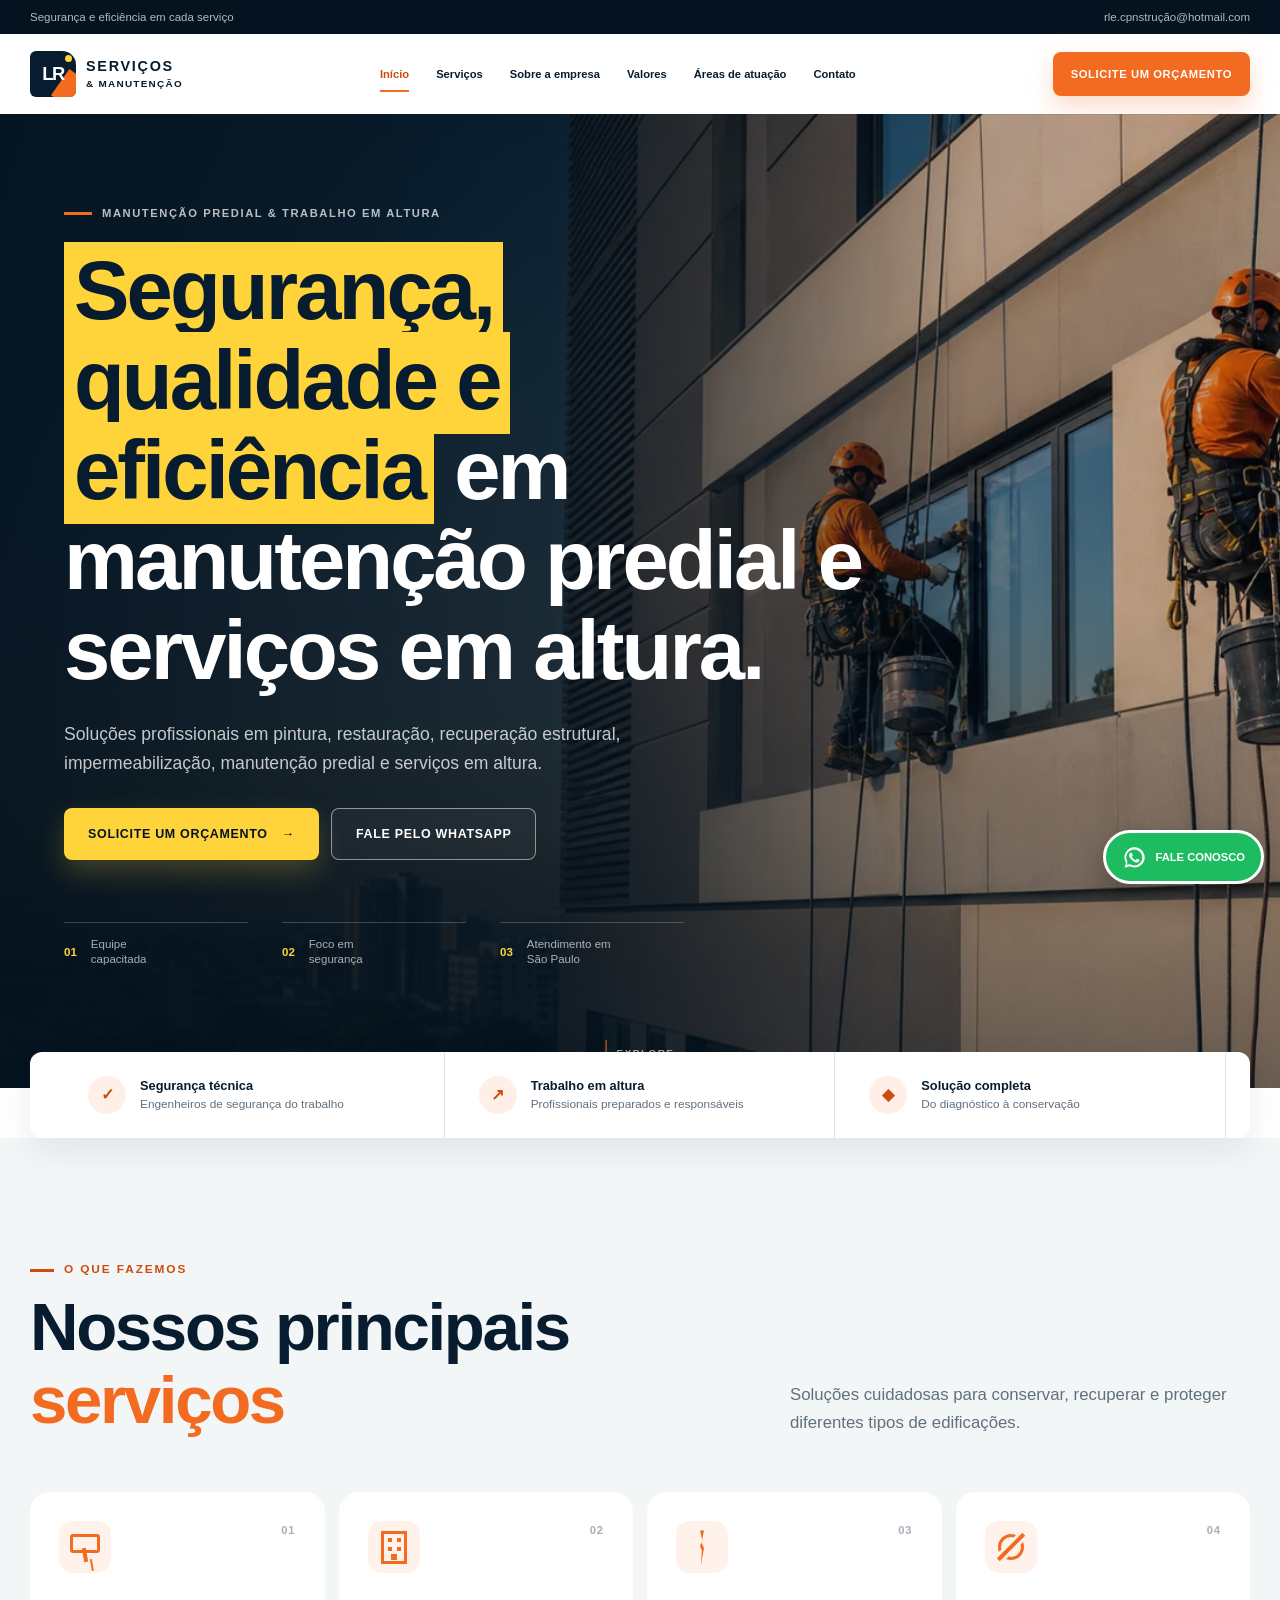
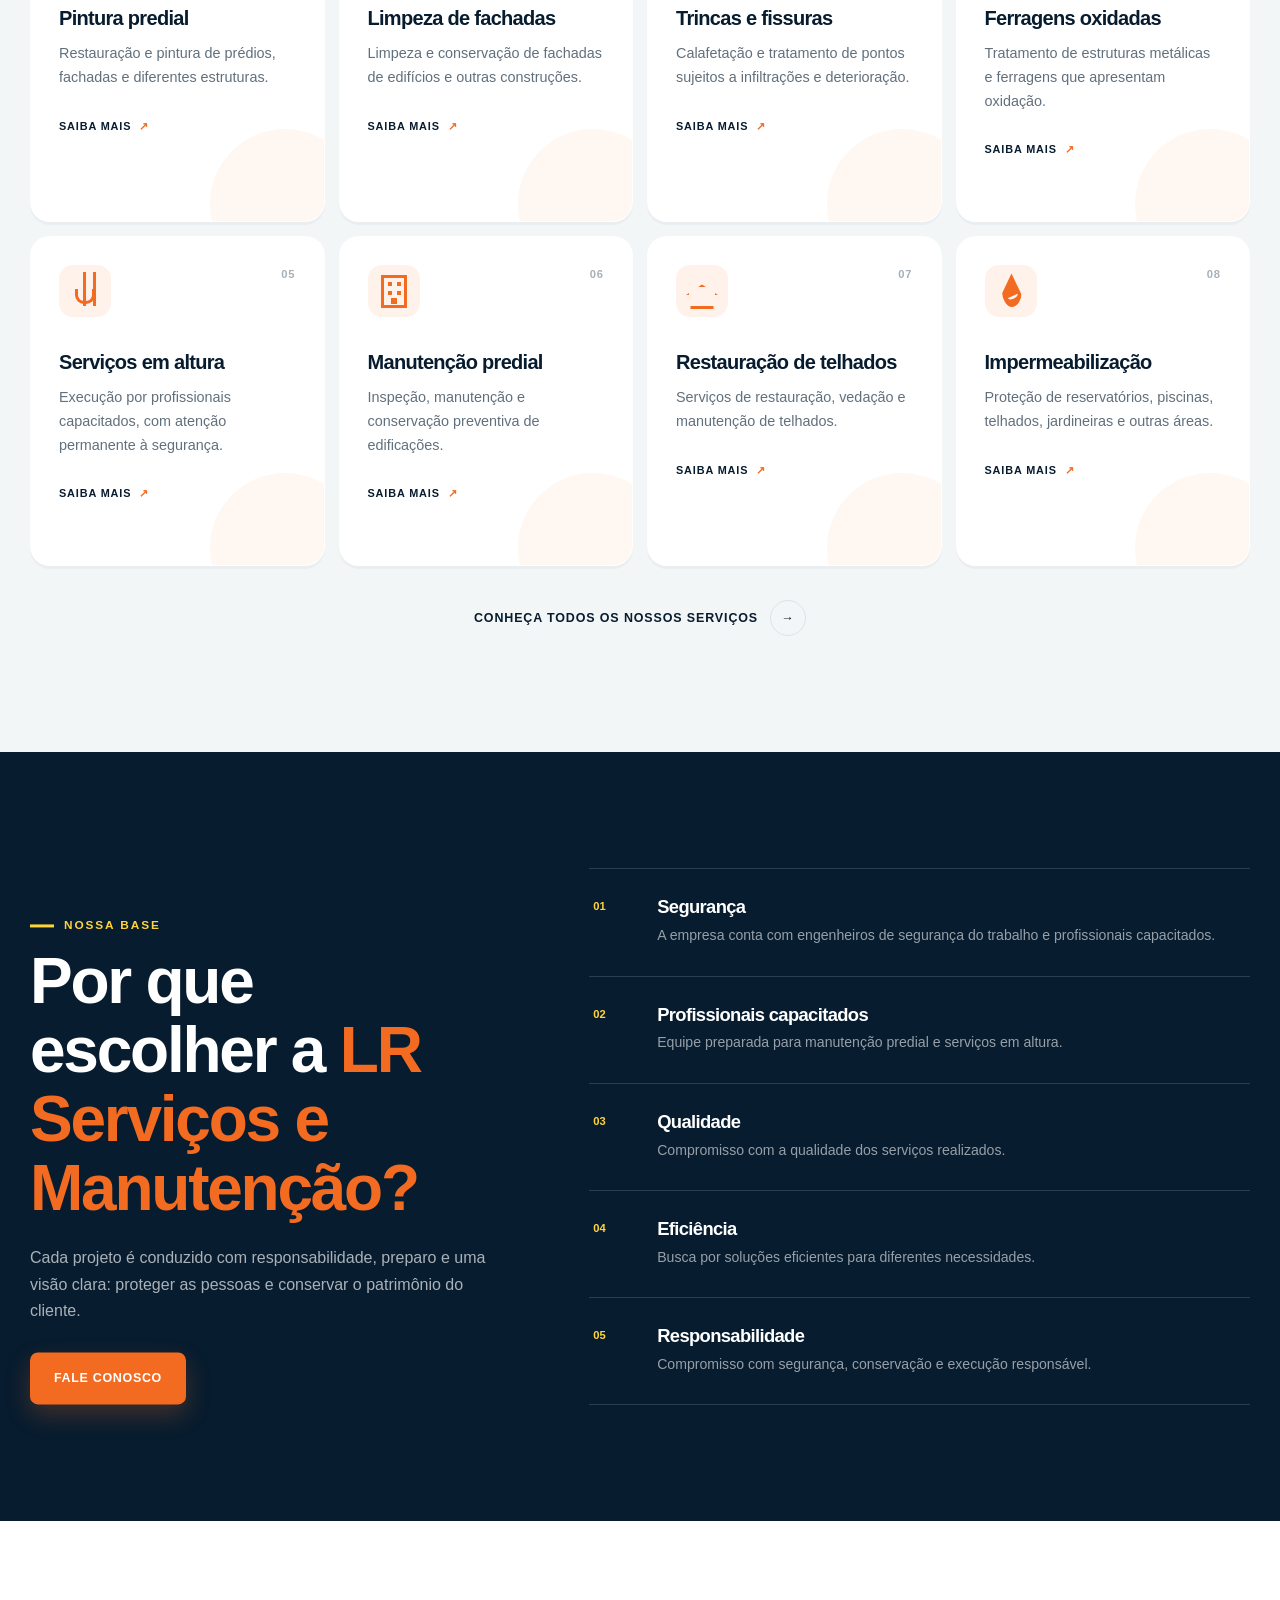
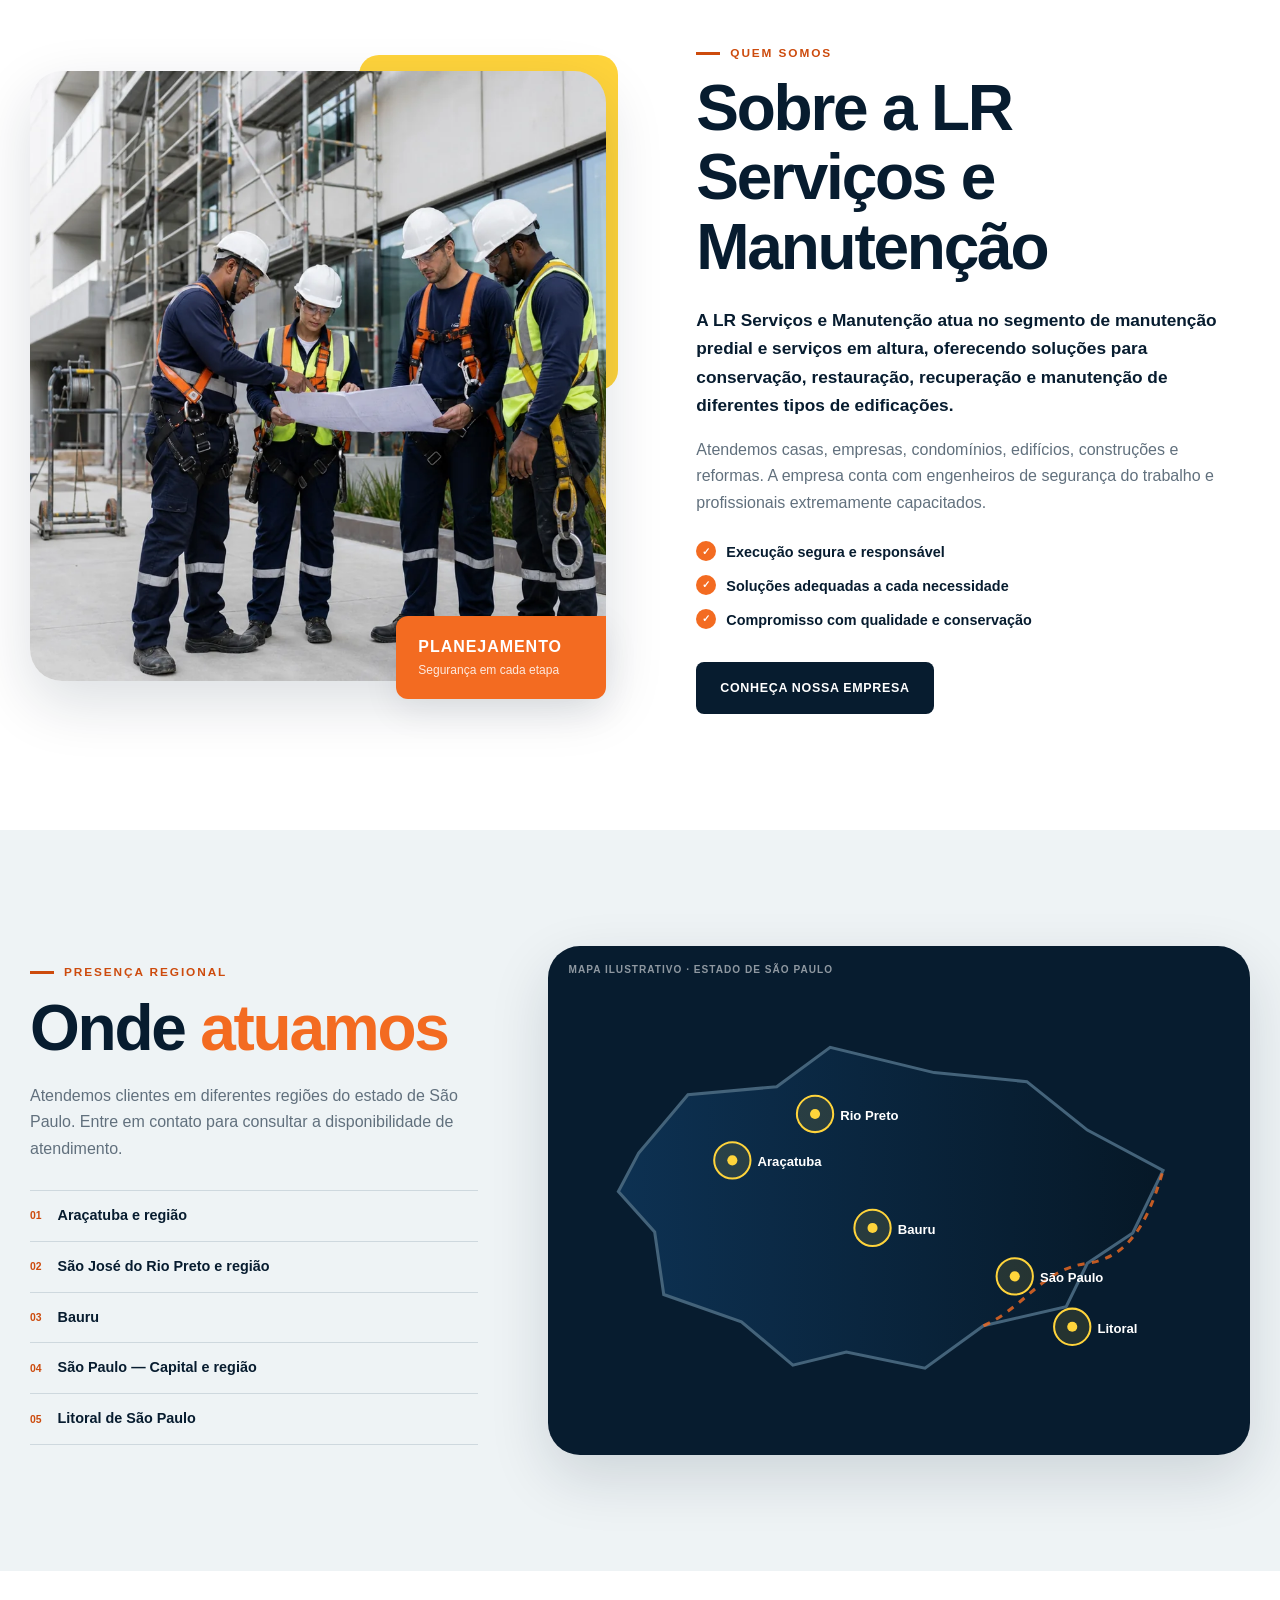
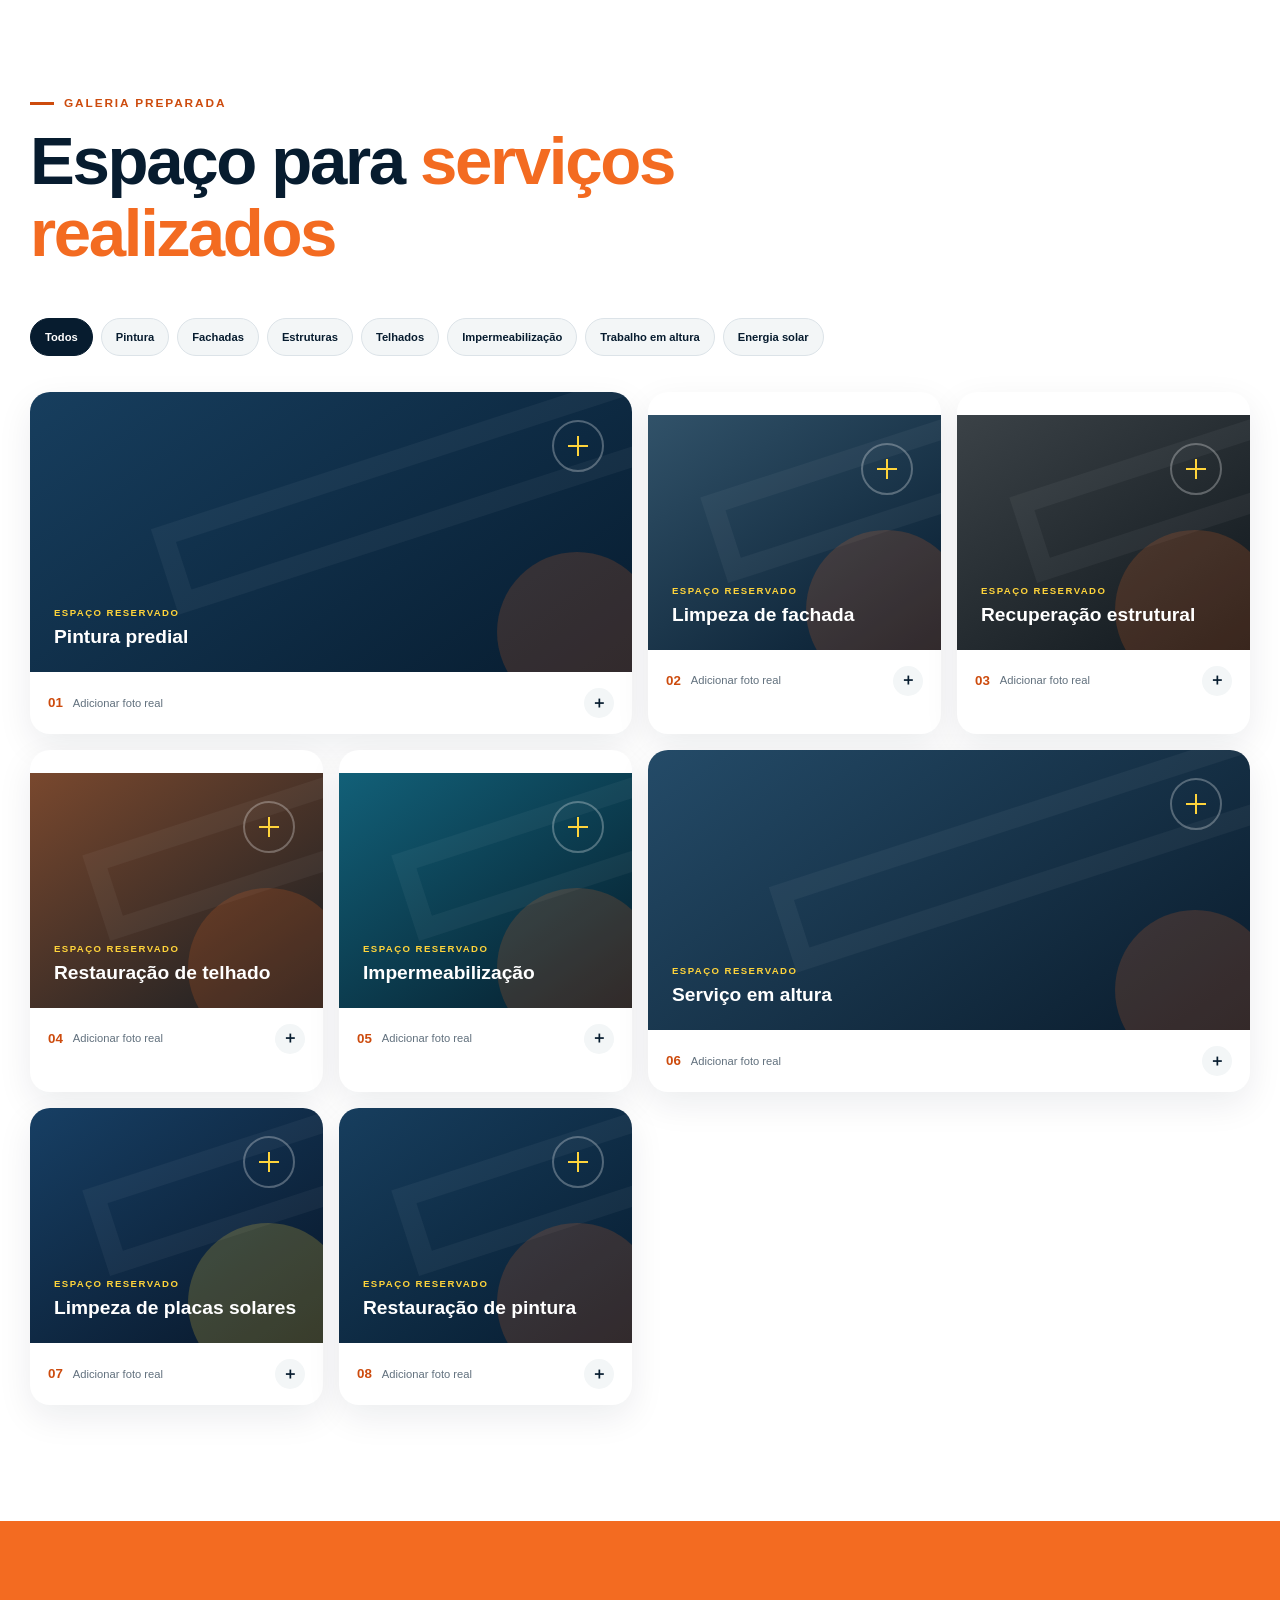
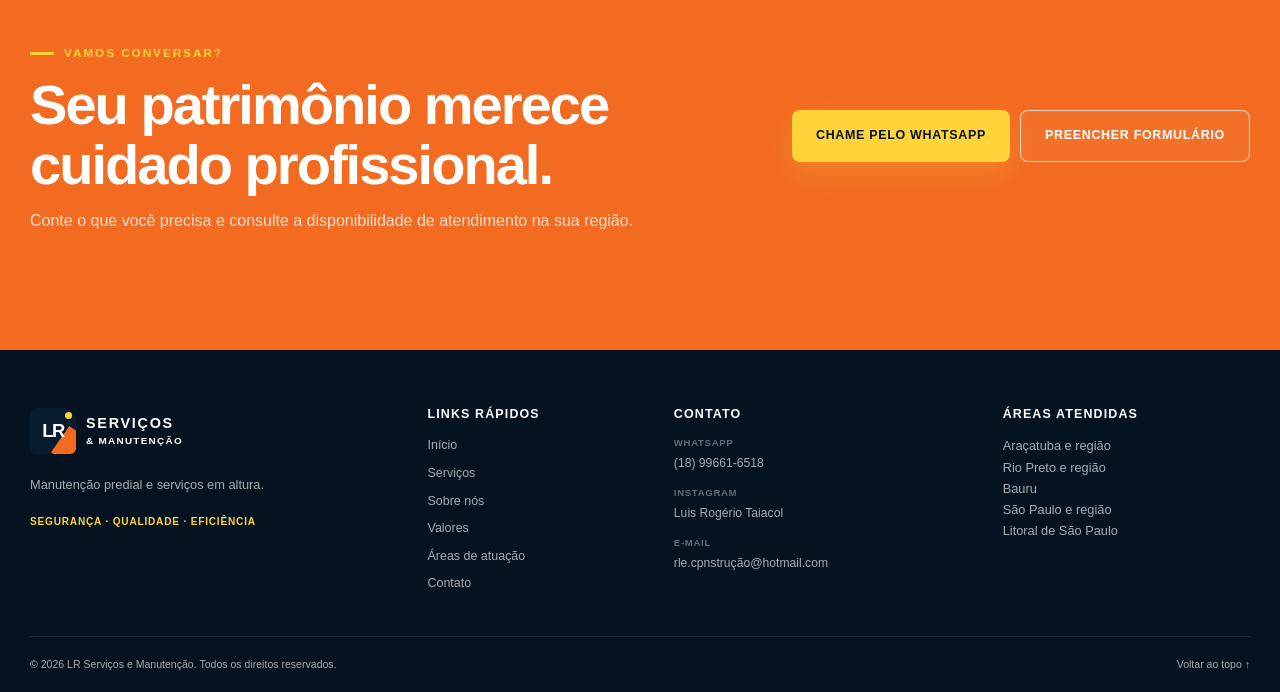
==== commit fd205c8b: "retirada de anotação" ====
--- a/index.html
+++ b/index.html
@@ -159,7 +159,7 @@
     <div class="container">
         <div class="section-heading reveal">
             <div><span class="eyebrow">Galeria preparada</span><h2 id="gallery-title">Espaço para <em>serviços realizados</em></h2></div>
-            <p>Os espaços abaixo são demonstrativos. Substitua-os por fotografias reais da empresa antes da publicação.</p>
+            <p></p>
         </div>
         <div class="gallery-filters reveal" role="group" aria-label="Filtrar galeria">
             <button class="is-active" type="button" data-filter="all">Todos</button>
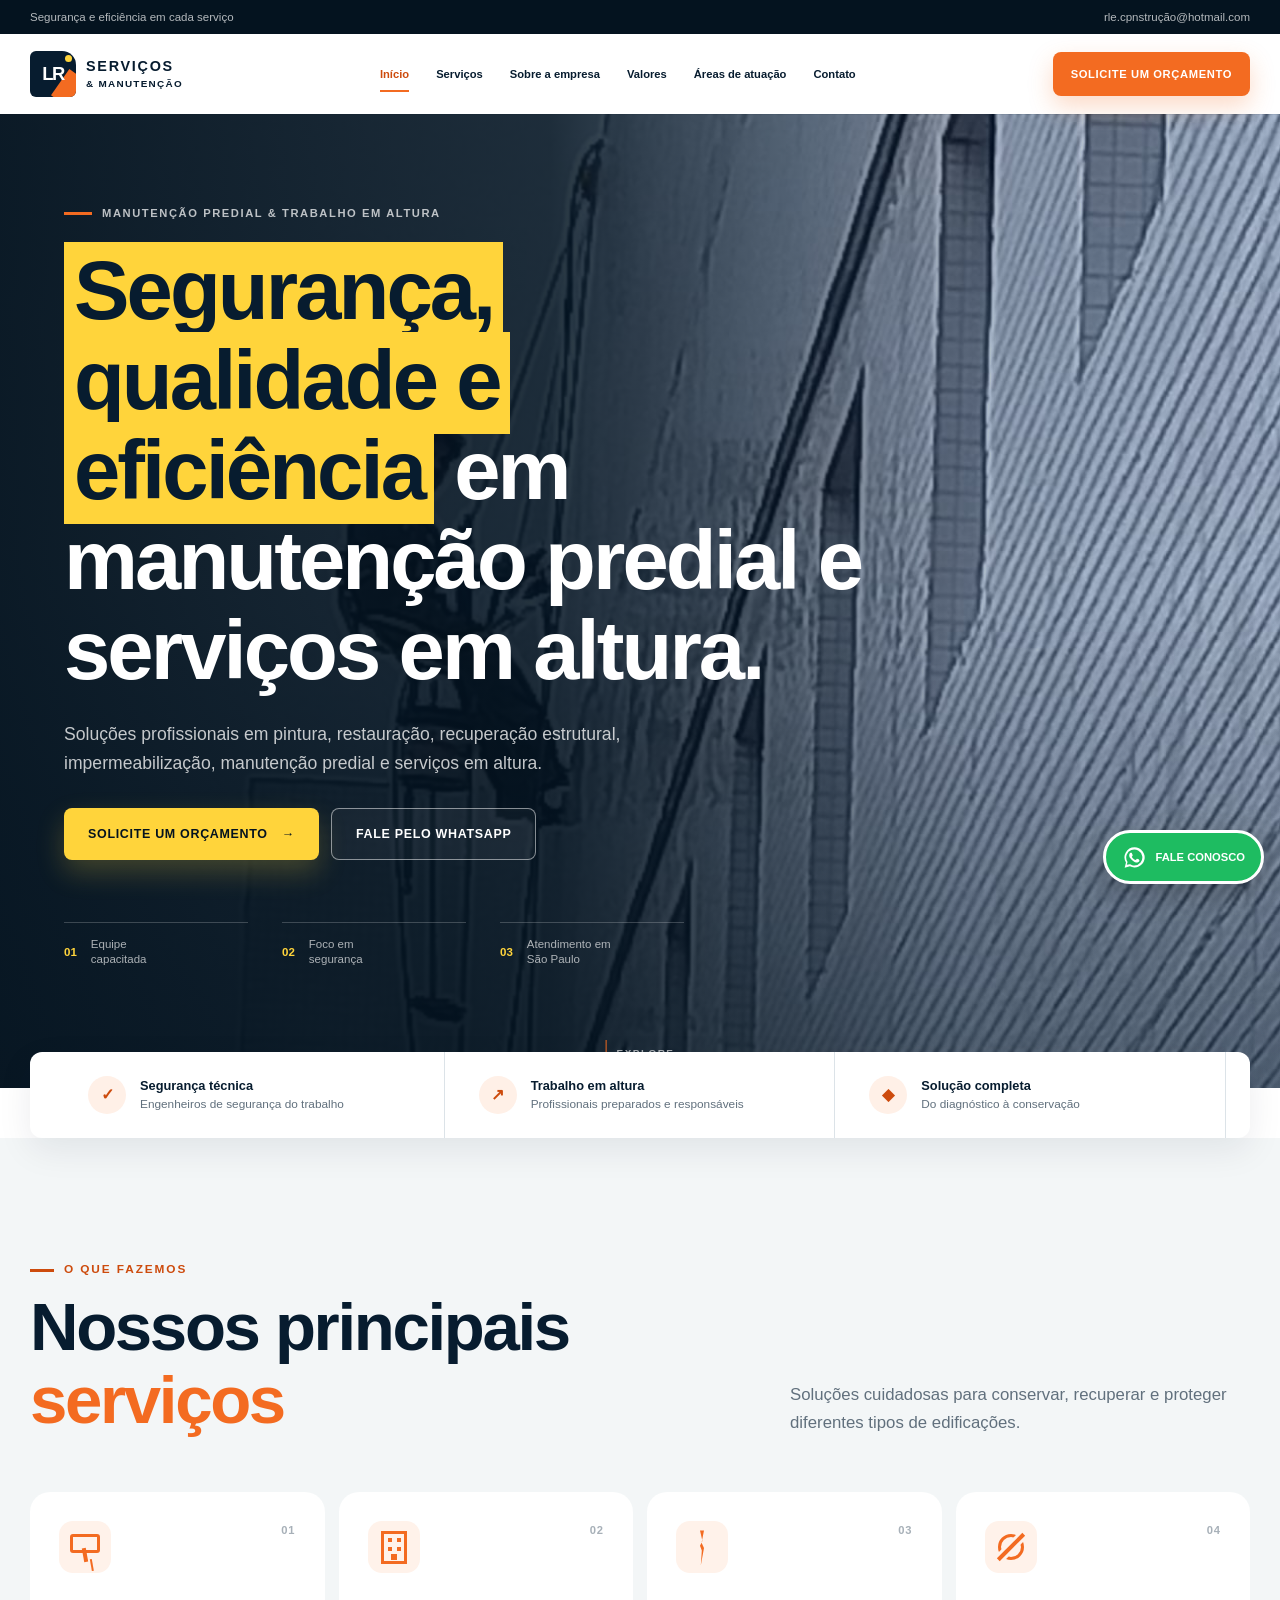
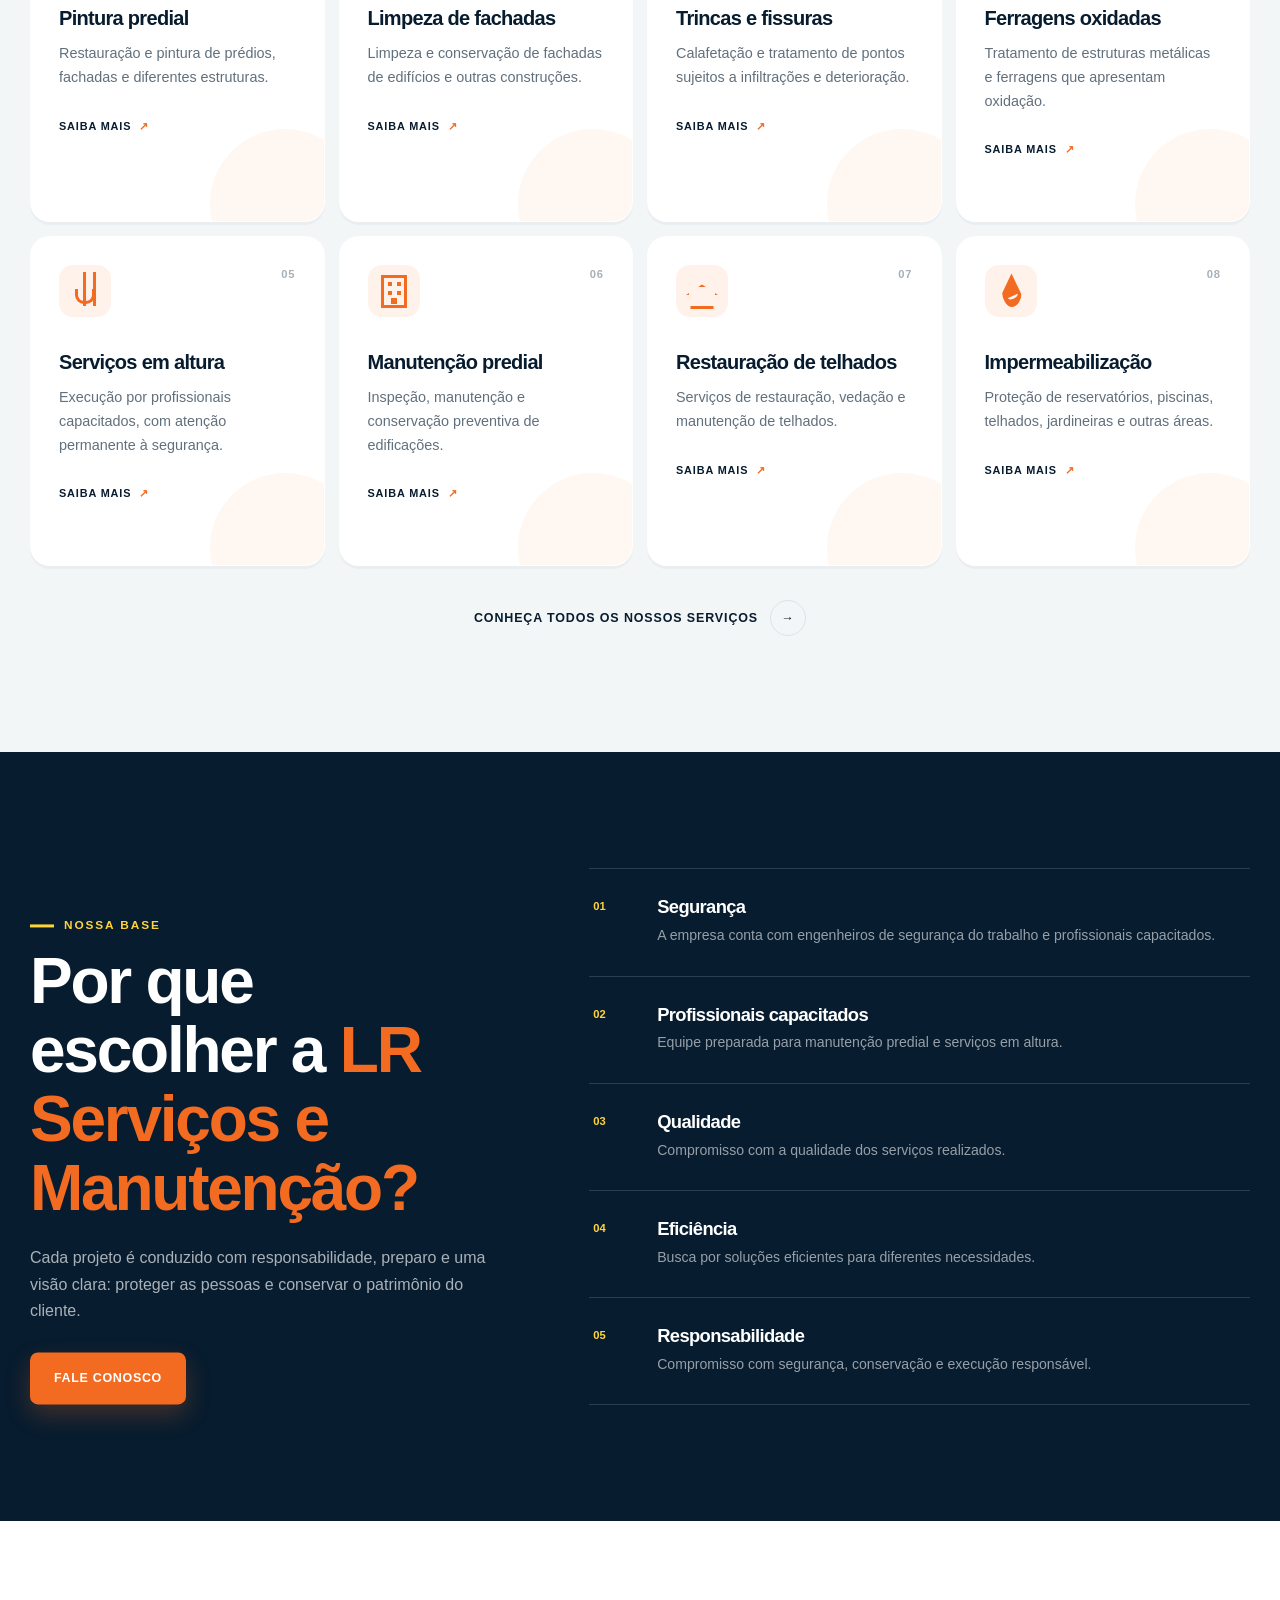
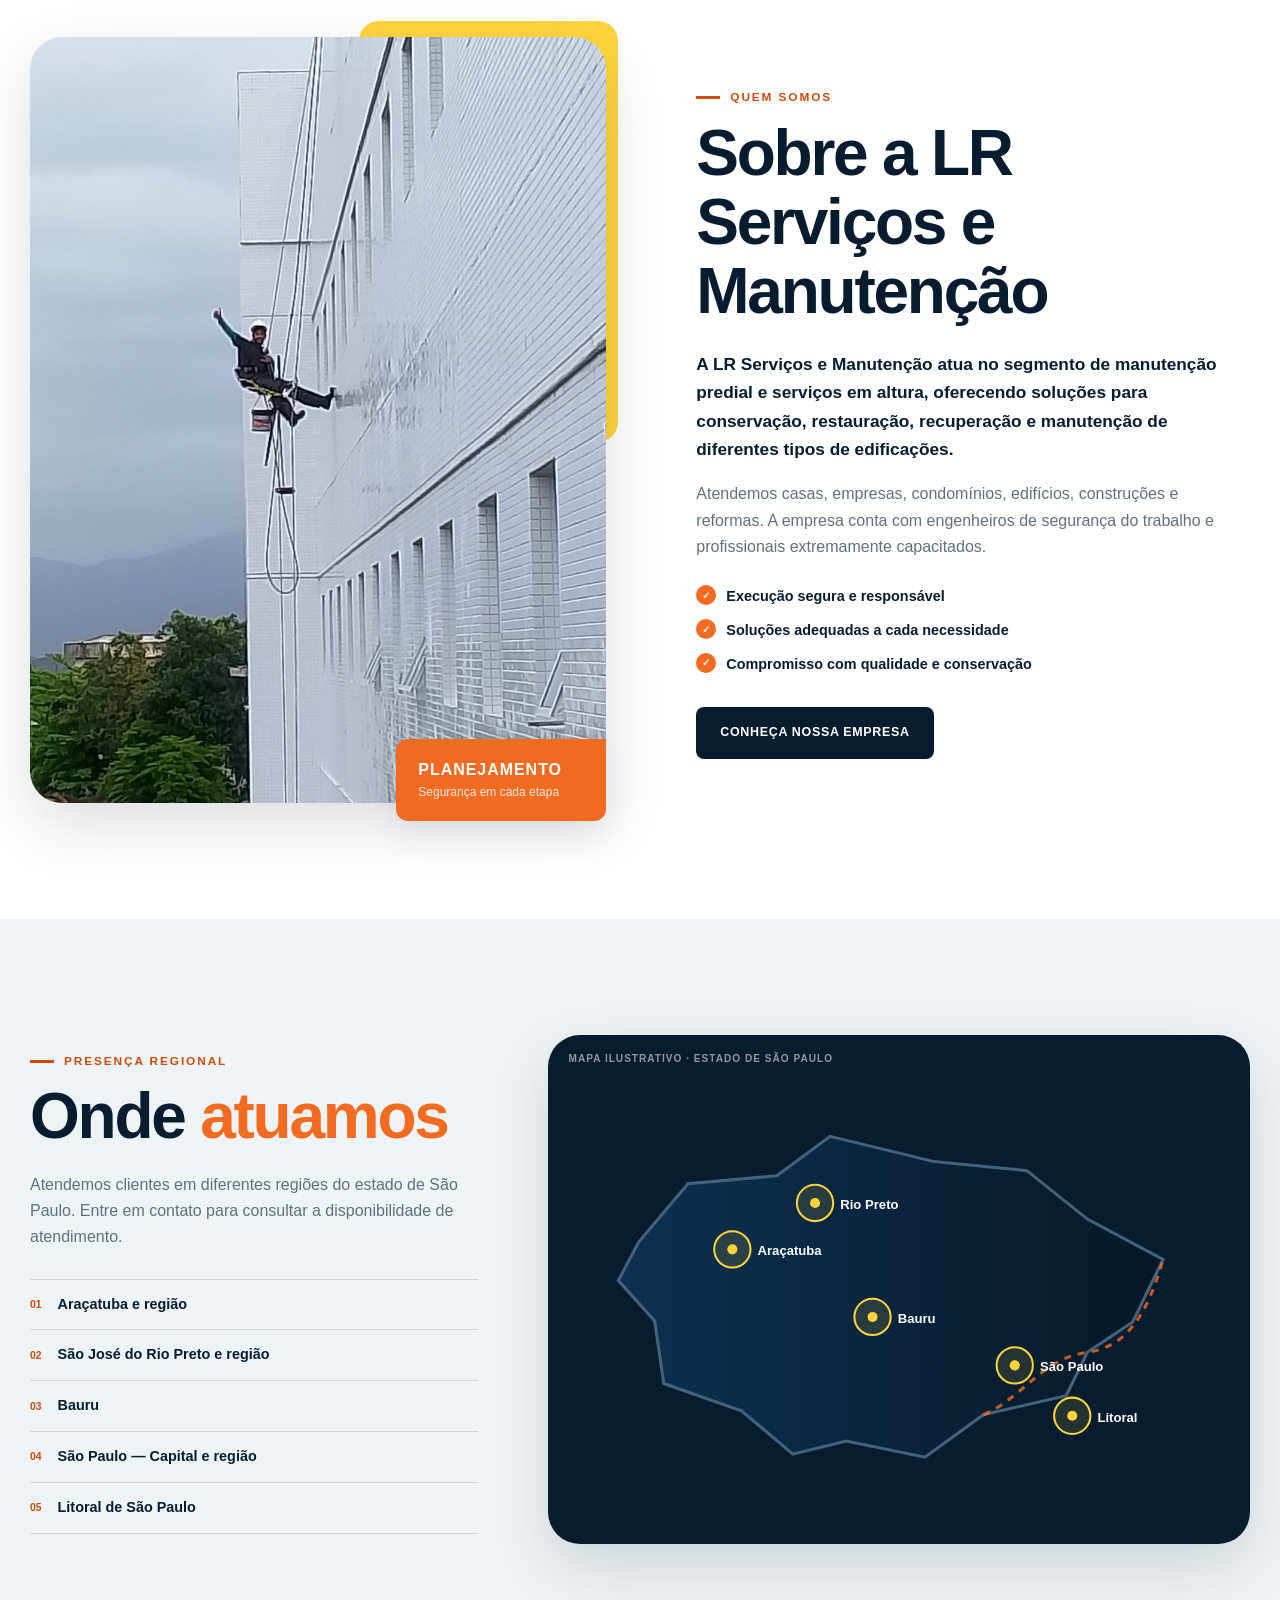
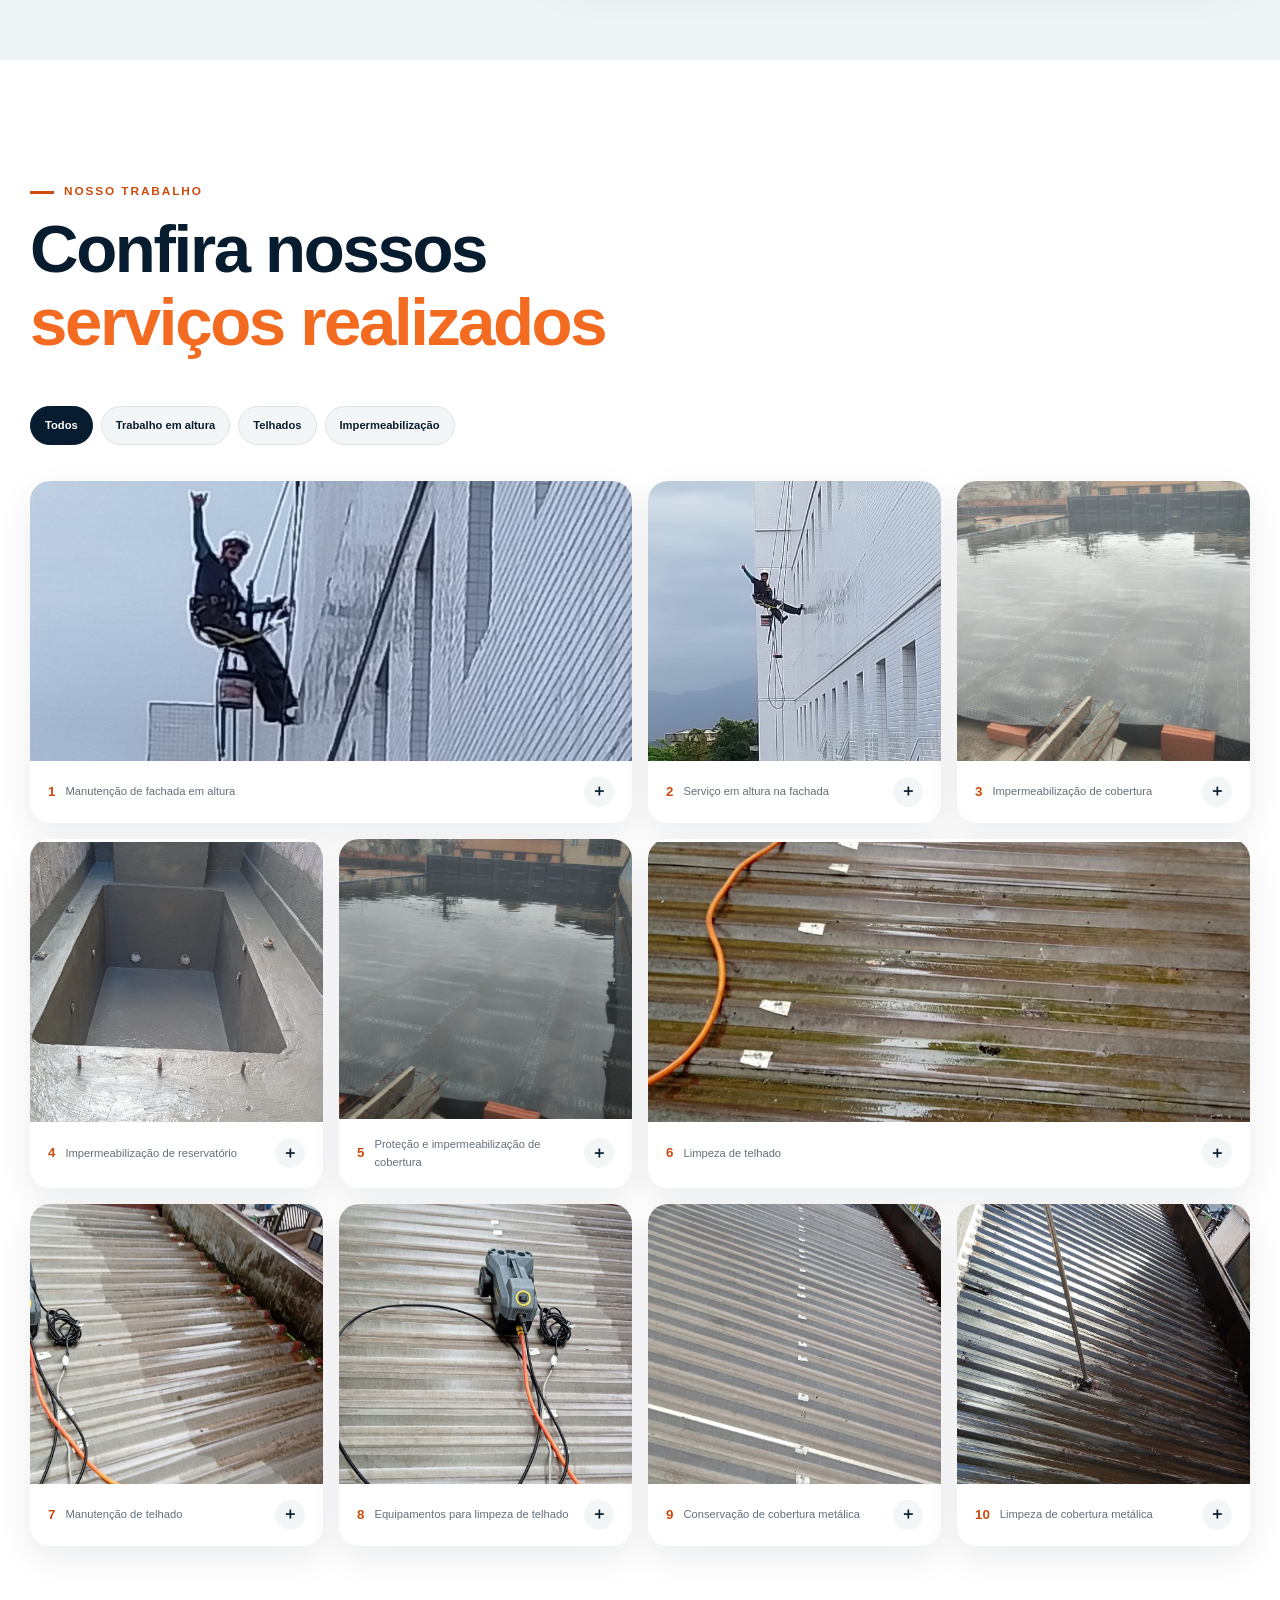
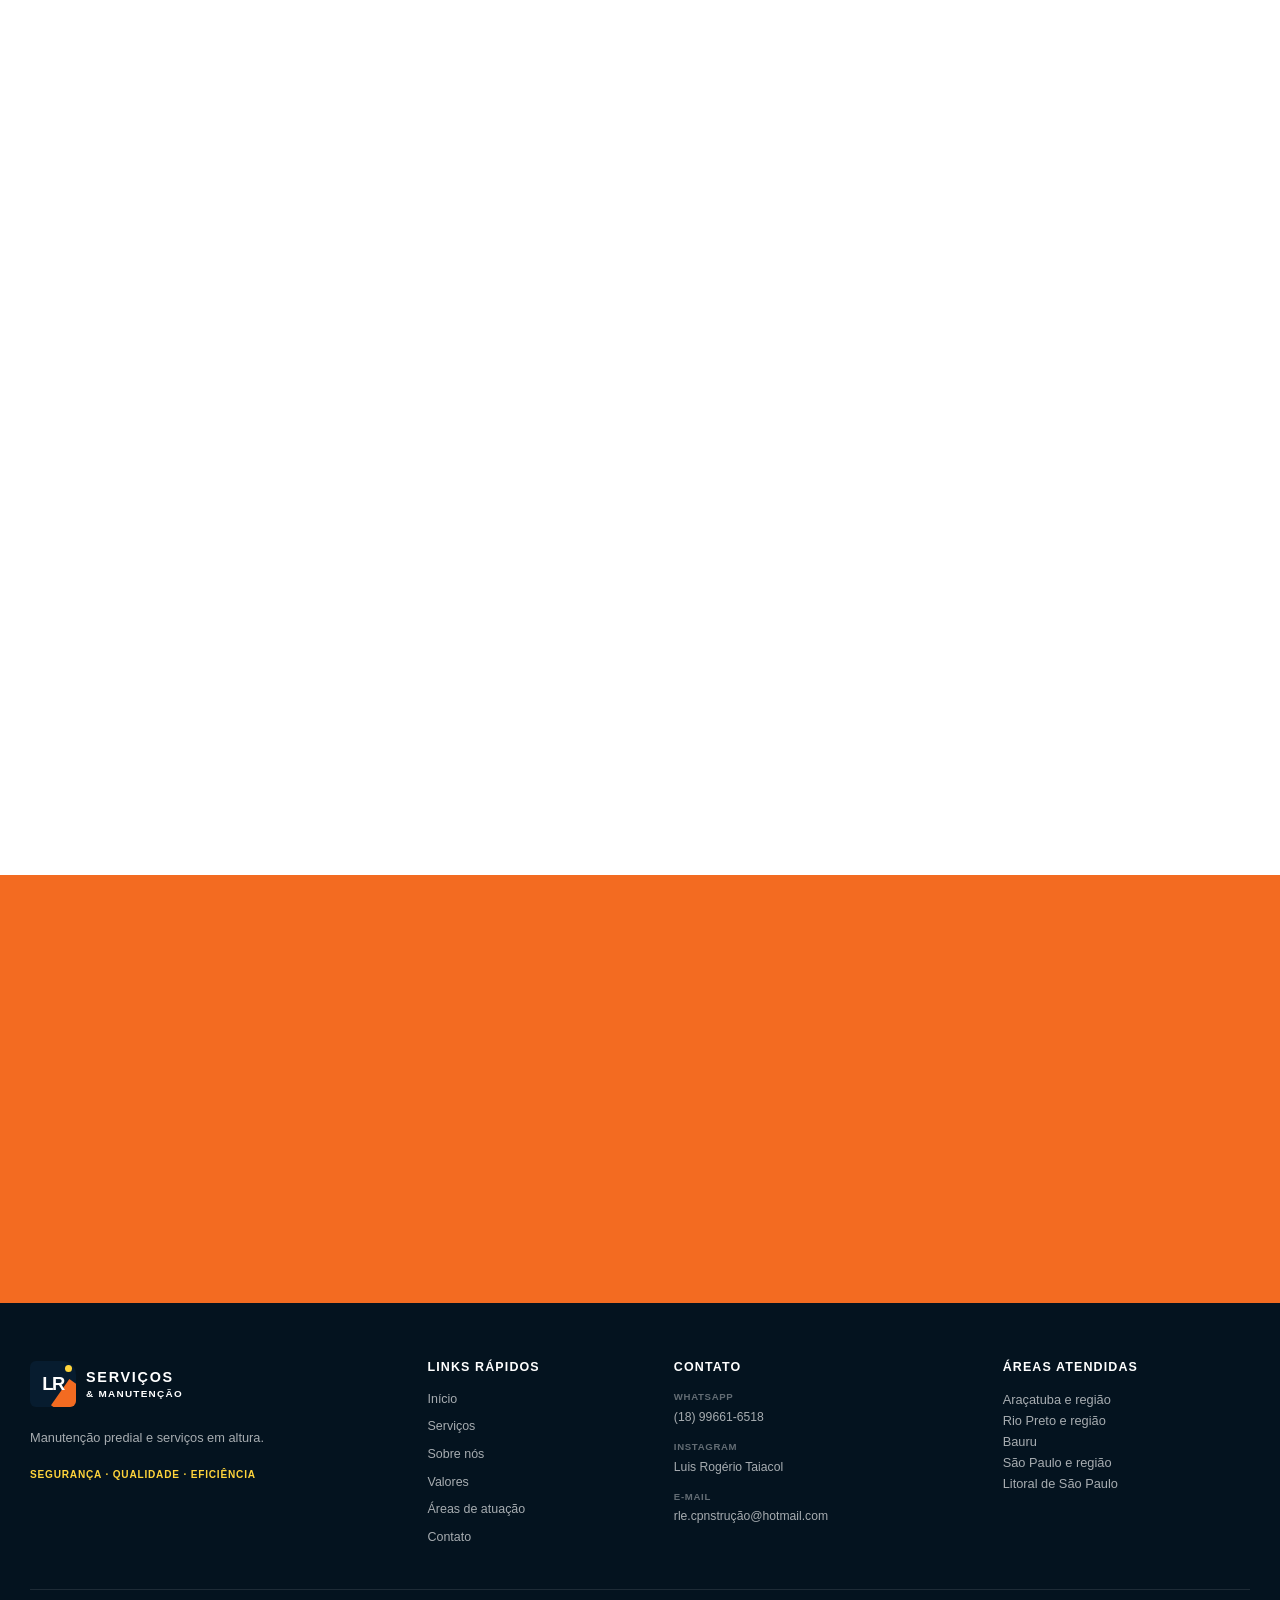
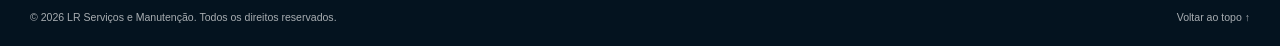
==== commit 6b3221fc: "instalação das novas imagens" ====
--- a/index.html
+++ b/index.html
@@ -10,11 +10,11 @@
   <meta property="og:locale" content="pt_BR">
   <meta property="og:title" content="LR Serviços e Manutenção | Manutenção predial e serviços em altura">
   <meta property="og:description" content="Soluções profissionais em pintura predial, limpeza de fachadas, impermeabilização, recuperação estrutural e serviços em altura no estado de São Paulo.">
-  <meta property="og:image" content="img/servicos/hero-manutencao-predial.webp">
+  <meta property="og:image" content="img/obras/obra-01.jpeg">
   <meta property="og:site_name" content="LR Serviços e Manutenção">
   <meta name="generator" content="Site estático para GitHub Pages">
   <title>LR Serviços e Manutenção | Manutenção predial e serviços em altura</title>
-  <link rel="preload" href="img/servicos/hero-manutencao-predial.webp" as="image" type="image/webp">
+  <link rel="preload" href="img/obras/obra-01.jpeg" as="image" type="image/jpeg">
   <link rel="stylesheet" href="css/style.css">
   <script defer src="js/script.js"></script>
 </head>
@@ -107,7 +107,7 @@
 <section class="section about-preview" id="sobre" aria-labelledby="about-title">
     <div class="container about-grid">
         <div class="about-media reveal">
-            <img src="img/equipe/equipe-seguranca.webp" alt="Equipe de manutenção equipada revisando um plano de trabalho em frente a um edifício" width="1280" height="960" loading="lazy">
+            <img src="img/obras/obra-02.jpeg" alt="Profissional realizando manutenção em altura na fachada de um edifício" width="963" height="1280" loading="lazy">
             <div class="media-label"><strong>Planejamento</strong><span>Segurança em cada etapa</span></div>
         </div>
         <div class="about-copy reveal">
@@ -158,29 +158,22 @@
 <section class="section gallery-section" id="galeria" aria-labelledby="gallery-title">
     <div class="container">
         <div class="section-heading reveal">
-            <div><span class="eyebrow">Galeria preparada</span><h2 id="gallery-title">Espaço para <em>serviços realizados</em></h2></div>
+            <div><span class="eyebrow">Nosso trabalho</span><h2 id="gallery-title">Confira nossos <em>serviços realizados</em></h2></div>
             <p></p>
         </div>
-        <div class="gallery-filters reveal" role="group" aria-label="Filtrar galeria">
-            <button class="is-active" type="button" data-filter="all">Todos</button>
-            <button type="button" data-filter="pintura">Pintura</button>
-            <button type="button" data-filter="fachadas">Fachadas</button>
-            <button type="button" data-filter="estruturas">Estruturas</button>
-            <button type="button" data-filter="telhados">Telhados</button>
-            <button type="button" data-filter="impermeabilizacao">Impermeabilização</button>
-            <button type="button" data-filter="altura">Trabalho em altura</button>
-            <button type="button" data-filter="solar">Energia solar</button>
-        </div>
-        <div class="gallery-grid">
-            <button class="gallery-item reveal" type="button" data-category="pintura" data-label="Pintura predial" aria-label="Abrir espaço reservado para foto de Pintura predial"><span class="placeholder-art placeholder-pintura" role="img" aria-label="Espaço reservado para fotografia real de Pintura predial"><i aria-hidden="true"></i><small>Espaço reservado</small><strong>Pintura predial</strong></span><span class="gallery-meta"><small>01</small><span>Adicionar foto real</span><b aria-hidden="true">＋</b></span></button>
-<button class="gallery-item reveal" type="button" data-category="fachadas" data-label="Limpeza de fachada" aria-label="Abrir espaço reservado para foto de Limpeza de fachada"><span class="placeholder-art placeholder-fachadas" role="img" aria-label="Espaço reservado para fotografia real de Limpeza de fachada"><i aria-hidden="true"></i><small>Espaço reservado</small><strong>Limpeza de fachada</strong></span><span class="gallery-meta"><small>02</small><span>Adicionar foto real</span><b aria-hidden="true">＋</b></span></button>
-<button class="gallery-item reveal" type="button" data-category="estruturas" data-label="Recuperação estrutural" aria-label="Abrir espaço reservado para foto de Recuperação estrutural"><span class="placeholder-art placeholder-estruturas" role="img" aria-label="Espaço reservado para fotografia real de Recuperação estrutural"><i aria-hidden="true"></i><small>Espaço reservado</small><strong>Recuperação estrutural</strong></span><span class="gallery-meta"><small>03</small><span>Adicionar foto real</span><b aria-hidden="true">＋</b></span></button>
-<button class="gallery-item reveal" type="button" data-category="telhados" data-label="Restauração de telhado" aria-label="Abrir espaço reservado para foto de Restauração de telhado"><span class="placeholder-art placeholder-telhados" role="img" aria-label="Espaço reservado para fotografia real de Restauração de telhado"><i aria-hidden="true"></i><small>Espaço reservado</small><strong>Restauração de telhado</strong></span><span class="gallery-meta"><small>04</small><span>Adicionar foto real</span><b aria-hidden="true">＋</b></span></button>
-<button class="gallery-item reveal" type="button" data-category="impermeabilizacao" data-label="Impermeabilização" aria-label="Abrir espaço reservado para foto de Impermeabilização"><span class="placeholder-art placeholder-impermeabilizacao" role="img" aria-label="Espaço reservado para fotografia real de Impermeabilização"><i aria-hidden="true"></i><small>Espaço reservado</small><strong>Impermeabilização</strong></span><span class="gallery-meta"><small>05</small><span>Adicionar foto real</span><b aria-hidden="true">＋</b></span></button>
-<button class="gallery-item reveal" type="button" data-category="altura" data-label="Serviço em altura" aria-label="Abrir espaço reservado para foto de Serviço em altura"><span class="placeholder-art placeholder-altura" role="img" aria-label="Espaço reservado para fotografia real de Serviço em altura"><i aria-hidden="true"></i><small>Espaço reservado</small><strong>Serviço em altura</strong></span><span class="gallery-meta"><small>06</small><span>Adicionar foto real</span><b aria-hidden="true">＋</b></span></button>
-<button class="gallery-item reveal" type="button" data-category="solar" data-label="Limpeza de placas solares" aria-label="Abrir espaço reservado para foto de Limpeza de placas solares"><span class="placeholder-art placeholder-solar" role="img" aria-label="Espaço reservado para fotografia real de Limpeza de placas solares"><i aria-hidden="true"></i><small>Espaço reservado</small><strong>Limpeza de placas solares</strong></span><span class="gallery-meta"><small>07</small><span>Adicionar foto real</span><b aria-hidden="true">＋</b></span></button>
-<button class="gallery-item reveal" type="button" data-category="pintura" data-label="Restauração de pintura" aria-label="Abrir espaço reservado para foto de Restauração de pintura"><span class="placeholder-art placeholder-pintura" role="img" aria-label="Espaço reservado para fotografia real de Restauração de pintura"><i aria-hidden="true"></i><small>Espaço reservado</small><strong>Restauração de pintura</strong></span><span class="gallery-meta"><small>08</small><span>Adicionar foto real</span><b aria-hidden="true">＋</b></span></button>
-        </div>
+        <div class="gallery-filters reveal" role="group" aria-label="Filtrar galeria"><button class="is-active" type="button" data-filter="all" aria-pressed="true">Todos</button><button type="button" data-filter="altura" aria-pressed="false">Trabalho em altura</button><button type="button" data-filter="telhados" aria-pressed="false">Telhados</button><button type="button" data-filter="impermeabilizacao" aria-pressed="false">Impermeabilização</button></div>
+        <div class="gallery-grid"><button class="gallery-item reveal" type="button" data-category="altura" data-label="Manutenção de fachada em altura" aria-label="Ampliar foto: Manutenção de fachada em altura"><img src="img/obras/obra-01.jpeg" alt="Manutenção de fachada em altura" loading="lazy"><span class="gallery-meta"><small>1</small><span>Manutenção de fachada em altura</span><b aria-hidden="true">＋</b></span></button>
+<button class="gallery-item reveal" type="button" data-category="altura" data-label="Serviço em altura na fachada" aria-label="Ampliar foto: Serviço em altura na fachada"><img src="img/obras/obra-02.jpeg" alt="Serviço em altura na fachada" loading="lazy"><span class="gallery-meta"><small>2</small><span>Serviço em altura na fachada</span><b aria-hidden="true">＋</b></span></button>
+<button class="gallery-item reveal" type="button" data-category="impermeabilizacao" data-label="Impermeabilização de cobertura" aria-label="Ampliar foto: Impermeabilização de cobertura"><img src="img/obras/obra-03.jpeg" alt="Impermeabilização de cobertura" loading="lazy"><span class="gallery-meta"><small>3</small><span>Impermeabilização de cobertura</span><b aria-hidden="true">＋</b></span></button>
+<button class="gallery-item reveal" type="button" data-category="impermeabilizacao" data-label="Impermeabilização de reservatório" aria-label="Ampliar foto: Impermeabilização de reservatório"><img src="img/obras/obra-04.jpeg" alt="Impermeabilização de reservatório" loading="lazy"><span class="gallery-meta"><small>4</small><span>Impermeabilização de reservatório</span><b aria-hidden="true">＋</b></span></button>
+<button class="gallery-item reveal" type="button" data-category="impermeabilizacao" data-label="Proteção e impermeabilização de cobertura" aria-label="Ampliar foto: Proteção e impermeabilização de cobertura"><img src="img/obras/obra-05.jpeg" alt="Proteção e impermeabilização de cobertura" loading="lazy"><span class="gallery-meta"><small>5</small><span>Proteção e impermeabilização de cobertura</span><b aria-hidden="true">＋</b></span></button>
+<button class="gallery-item reveal" type="button" data-category="telhados" data-label="Limpeza de telhado" aria-label="Ampliar foto: Limpeza de telhado"><img src="img/obras/obra-06.jpeg" alt="Limpeza de telhado" loading="lazy"><span class="gallery-meta"><small>6</small><span>Limpeza de telhado</span><b aria-hidden="true">＋</b></span></button>
+<button class="gallery-item reveal" type="button" data-category="telhados" data-label="Manutenção de telhado" aria-label="Ampliar foto: Manutenção de telhado"><img src="img/obras/obra-07.jpeg" alt="Manutenção de telhado" loading="lazy"><span class="gallery-meta"><small>7</small><span>Manutenção de telhado</span><b aria-hidden="true">＋</b></span></button>
+<button class="gallery-item reveal" type="button" data-category="telhados" data-label="Equipamentos para limpeza de telhado" aria-label="Ampliar foto: Equipamentos para limpeza de telhado"><img src="img/obras/obra-08.jpeg" alt="Equipamentos para limpeza de telhado" loading="lazy"><span class="gallery-meta"><small>8</small><span>Equipamentos para limpeza de telhado</span><b aria-hidden="true">＋</b></span></button>
+<button class="gallery-item reveal" type="button" data-category="telhados" data-label="Conservação de cobertura metálica" aria-label="Ampliar foto: Conservação de cobertura metálica"><img src="img/obras/obra-09.jpeg" alt="Conservação de cobertura metálica" loading="lazy"><span class="gallery-meta"><small>9</small><span>Conservação de cobertura metálica</span><b aria-hidden="true">＋</b></span></button>
+<button class="gallery-item reveal" type="button" data-category="telhados" data-label="Limpeza de cobertura metálica" aria-label="Ampliar foto: Limpeza de cobertura metálica"><img src="img/obras/obra-10.jpeg" alt="Limpeza de cobertura metálica" loading="lazy"><span class="gallery-meta"><small>10</small><span>Limpeza de cobertura metálica</span><b aria-hidden="true">＋</b></span></button>
+<button class="gallery-item reveal" type="button" data-category="telhados" data-label="Lavagem de telhado" aria-label="Ampliar foto: Lavagem de telhado"><img src="img/obras/obra-11.jpeg" alt="Lavagem de telhado" loading="lazy"><span class="gallery-meta"><small>11</small><span>Lavagem de telhado</span><b aria-hidden="true">＋</b></span></button>
+<button class="gallery-item reveal" type="button" data-category="telhados" data-label="Telhado após limpeza" aria-label="Ampliar foto: Telhado após limpeza"><img src="img/obras/obra-12.jpeg" alt="Telhado após limpeza" loading="lazy"><span class="gallery-meta"><small>12</small><span>Telhado após limpeza</span><b aria-hidden="true">＋</b></span></button></div><div class="project-video reveal"><h3>Veja nosso trabalho em vídeo</h3><video controls playsinline preload="metadata" aria-label="Vídeo de serviço realizado pela LR Serviços e Manutenção"><source src="videos/servico-realizado.mp4" type="video/mp4">Seu navegador não suporta vídeo. <a href="videos/servico-realizado.mp4">Baixe o vídeo para assistir.</a></video></div>
     </div>
 </section>
 
@@ -196,7 +189,7 @@
 
 <dialog class="gallery-modal" aria-labelledby="modal-title">
     <button class="modal-close" type="button" aria-label="Fechar visualização">×</button>
-    <div class="modal-placeholder placeholder-art" role="img" aria-label="Espaço reservado para fotografia real do serviço"><i></i><small>Espaço reservado</small><strong id="modal-title">Serviço</strong><p>Insira aqui uma fotografia real da LR Serviços e Manutenção.</p></div>
+    <div class="modal-media"><img id="modal-image" alt=""><h3 id="modal-title">Serviço</h3></div>
 </dialog>
 </main>
 <footer class="site-footer">
--- a/css/style.css
+++ b/css/style.css
@@ -97,7 +97,7 @@
 /* Home hero */
 .hero { position: relative; min-height: 720px; overflow: hidden; color: var(--white); background: var(--navy-950); }
 .hero-bg, .hero-overlay, .hero-lines { position: absolute; inset: 0; }
-.hero-bg { background: url('../img/servicos/hero-manutencao-predial.webp') center / cover no-repeat; }
+.hero-bg { background: url('../img/obras/obra-01.jpeg') center / cover no-repeat; }
 .hero-overlay { background: linear-gradient(90deg, rgba(4,19,31,.96) 0%, rgba(4,19,31,.86) 43%, rgba(4,19,31,.25) 76%, rgba(4,19,31,.18) 100%), linear-gradient(0deg, rgba(4,19,31,.42), transparent 50%); }
 .hero-lines { opacity: .12; background-image: linear-gradient(90deg, transparent 49.85%, rgba(255,255,255,.5) 50%, transparent 50.15%); background-size: 25% 100%; }
 .hero-content { position: relative; z-index: 2; display: flex; min-height: 720px; flex-direction: column; align-items: flex-start; justify-content: center; padding-block: 74px 110px; }
@@ -198,33 +198,12 @@
 .gallery-grid { display: grid; gap: 14px; }
 .gallery-item { padding: 0; overflow: hidden; text-align: left; background: var(--white); border: 0; border-radius: var(--radius); box-shadow: var(--shadow-sm); cursor: pointer; transition: transform .3s ease, box-shadow .3s ease; }
 .gallery-item:hover { z-index: 2; box-shadow: var(--shadow); transform: translateY(-6px); }
-.placeholder-art { position: relative; display: flex; min-height: 235px; flex-direction: column; align-items: flex-start; justify-content: flex-end; padding: 24px; overflow: hidden; color: var(--white); background: linear-gradient(145deg, #173e5e, #071c2f); }
-.placeholder-art::before, .placeholder-art::after { position: absolute; content: ""; pointer-events: none; }
-.placeholder-art::before { inset: 15% -20% auto 20%; height: 90px; border: 20px solid rgba(255,255,255,.045); transform: rotate(-18deg); }
-.placeholder-art::after { right: -25px; bottom: -40px; width: 160px; height: 160px; background: rgba(243,107,33,.18); border-radius: 50%; }
-.placeholder-art i { position: absolute; top: 28px; right: 28px; width: 52px; height: 52px; border: 2px solid rgba(255,255,255,.28); border-radius: 50%; }
-.placeholder-art i::before, .placeholder-art i::after { position: absolute; top: 50%; left: 50%; content: ""; background: var(--yellow); transform: translate(-50%,-50%); }
-.placeholder-art i::before { width: 20px; height: 2px; }
-.placeholder-art i::after { width: 2px; height: 20px; }
-.placeholder-art small, .placeholder-art strong, .placeholder-art p { position: relative; z-index: 1; }
-.placeholder-art small { margin-bottom: 4px; color: var(--yellow); font-size: .6rem; font-weight: 850; letter-spacing: .15em; text-transform: uppercase; }
-.placeholder-art strong { font-size: 1.2rem; line-height: 1.2; }
-.placeholder-fachadas { background: linear-gradient(145deg, #315269, #071c2f); }
-.placeholder-estruturas { background: linear-gradient(145deg, #3b4247, #10171c); }
-.placeholder-telhados { background: linear-gradient(145deg, #79482e, #171d22); }
-.placeholder-impermeabilizacao { background: linear-gradient(145deg, #126078, #061c2a); }
-.placeholder-altura { background: linear-gradient(145deg, #244b68, #0a1b2b); }
-.placeholder-solar { background: linear-gradient(145deg, #173f64, #081628); }
-.placeholder-solar::after { background: rgba(255,212,59,.2); }
 .gallery-meta { display: grid; grid-template-columns: auto 1fr auto; align-items: center; gap: 10px; padding: 16px 18px; }
 .gallery-meta small { color: var(--orange-dark); font-weight: 900; }
 .gallery-meta span { color: var(--muted); font-size: .7rem; }
 .gallery-meta b { display: grid; width: 30px; height: 30px; place-items: center; color: var(--navy-900); background: var(--surface); border-radius: 50%; }
 .gallery-modal { width: min(90vw, 760px); padding: 0; overflow: visible; background: transparent; border: 0; border-radius: var(--radius); }
 .gallery-modal::backdrop { background: rgba(4,19,31,.82); backdrop-filter: blur(8px); }
-.gallery-modal .placeholder-art { min-height: min(72vh, 560px); border-radius: var(--radius); }
-.gallery-modal .placeholder-art strong { font-size: clamp(1.6rem, 6vw, 3rem); }
-.gallery-modal .placeholder-art p { max-width: 480px; margin: 12px 0 0; color: rgba(255,255,255,.7); }
 .modal-close { position: absolute; z-index: 5; top: -16px; right: -12px; display: grid; width: 42px; height: 42px; place-items: center; color: var(--navy-900); background: var(--yellow); border: 0; border-radius: 50%; font-size: 1.8rem; line-height: 1; cursor: pointer; }
 
 /* Contact bands */
@@ -432,7 +411,6 @@
   .sp-map { padding: 55px 28px 20px; }
   .gallery-grid { grid-template-columns: repeat(4,1fr); gap: 16px; }
   .gallery-item:nth-child(1), .gallery-item:nth-child(6) { grid-column: span 2; }
-  .gallery-item:nth-child(1) .placeholder-art, .gallery-item:nth-child(6) .placeholder-art { min-height: 280px; }
   .contact-band-inner { grid-template-columns: 1fr auto; align-items: center; }
   .page-hero-inner { grid-template-columns: 1.55fr .65fr; align-items: end; padding-block: 112px; }
   .page-hero p { padding-bottom: 10px; }
@@ -466,3 +444,12 @@
   html { scroll-behavior: auto; }
   *, *::before, *::after { scroll-behavior: auto !important; animation-duration: .01ms !important; animation-iteration-count: 1 !important; transition-duration: .01ms !important; }
 }
+
+/* Fotos e vídeo dos serviços realizados */
+.gallery-item > img { width: 100%; height: 280px; object-fit: cover; }
+.modal-media { overflow: hidden; background: var(--white); border-radius: var(--radius); }
+.modal-media img { width: 100%; max-height: 75vh; object-fit: contain; background: var(--navy-950); }
+.modal-media h3 { margin: 0; padding: 16px 20px; font-size: 1rem; }
+.project-video { margin-top: 36px; }
+.project-video video { display: block; width: 100%; max-width: 760px; max-height: 70vh; margin: 0 auto; background: var(--navy-950); border-radius: var(--radius); }
+.project-video h3 { text-align: center; }
